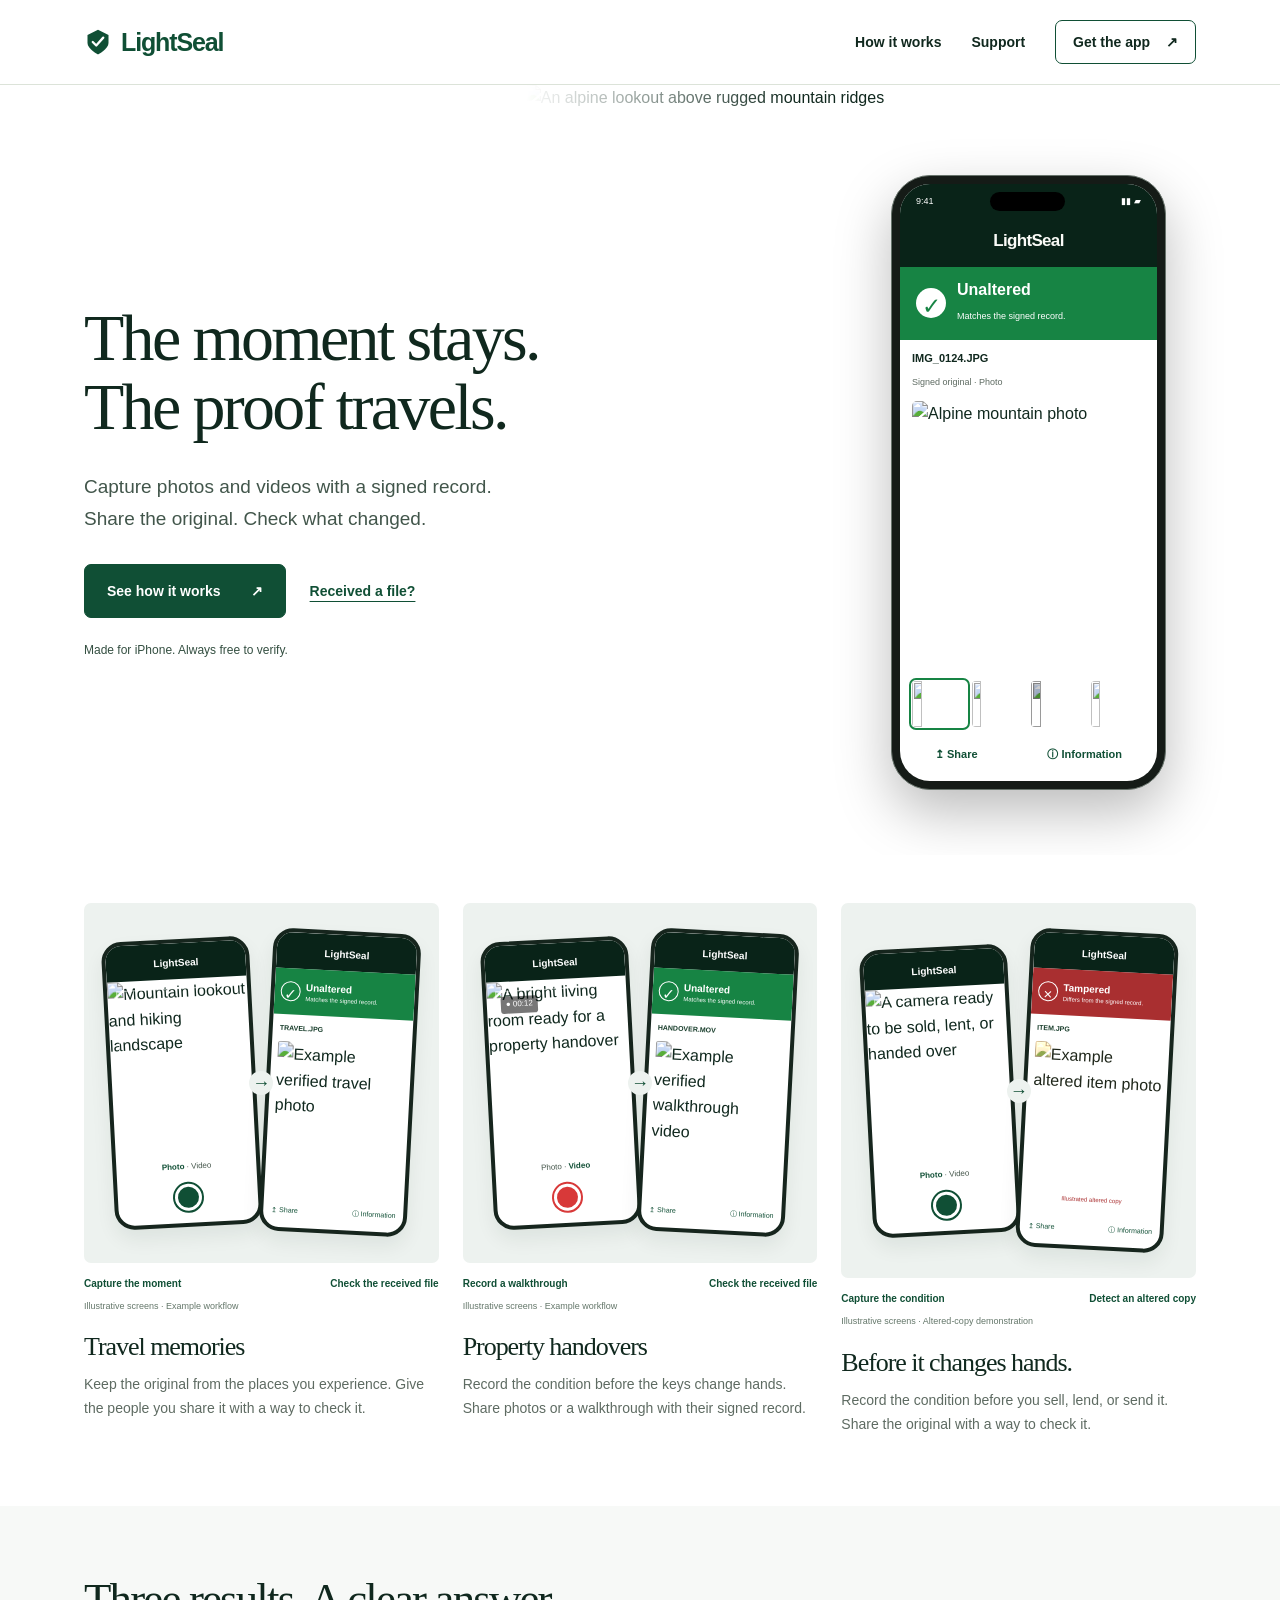
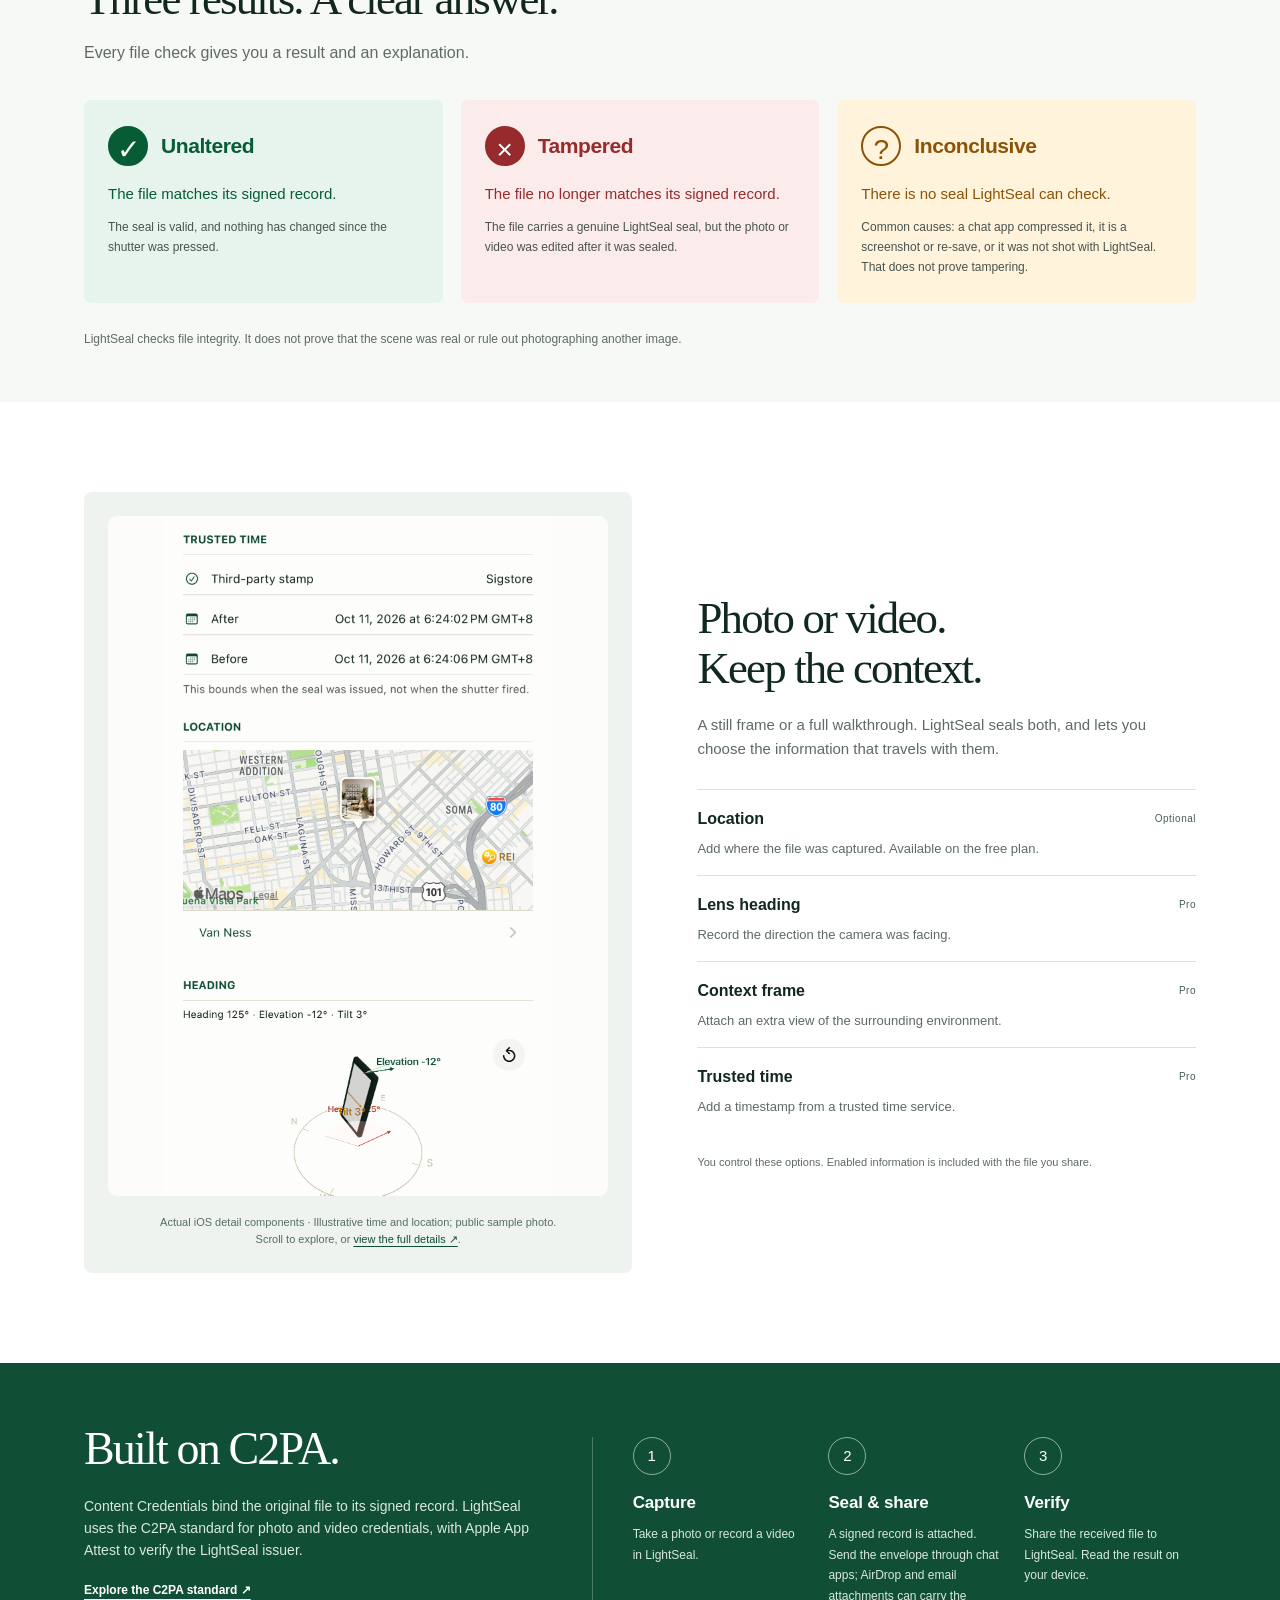
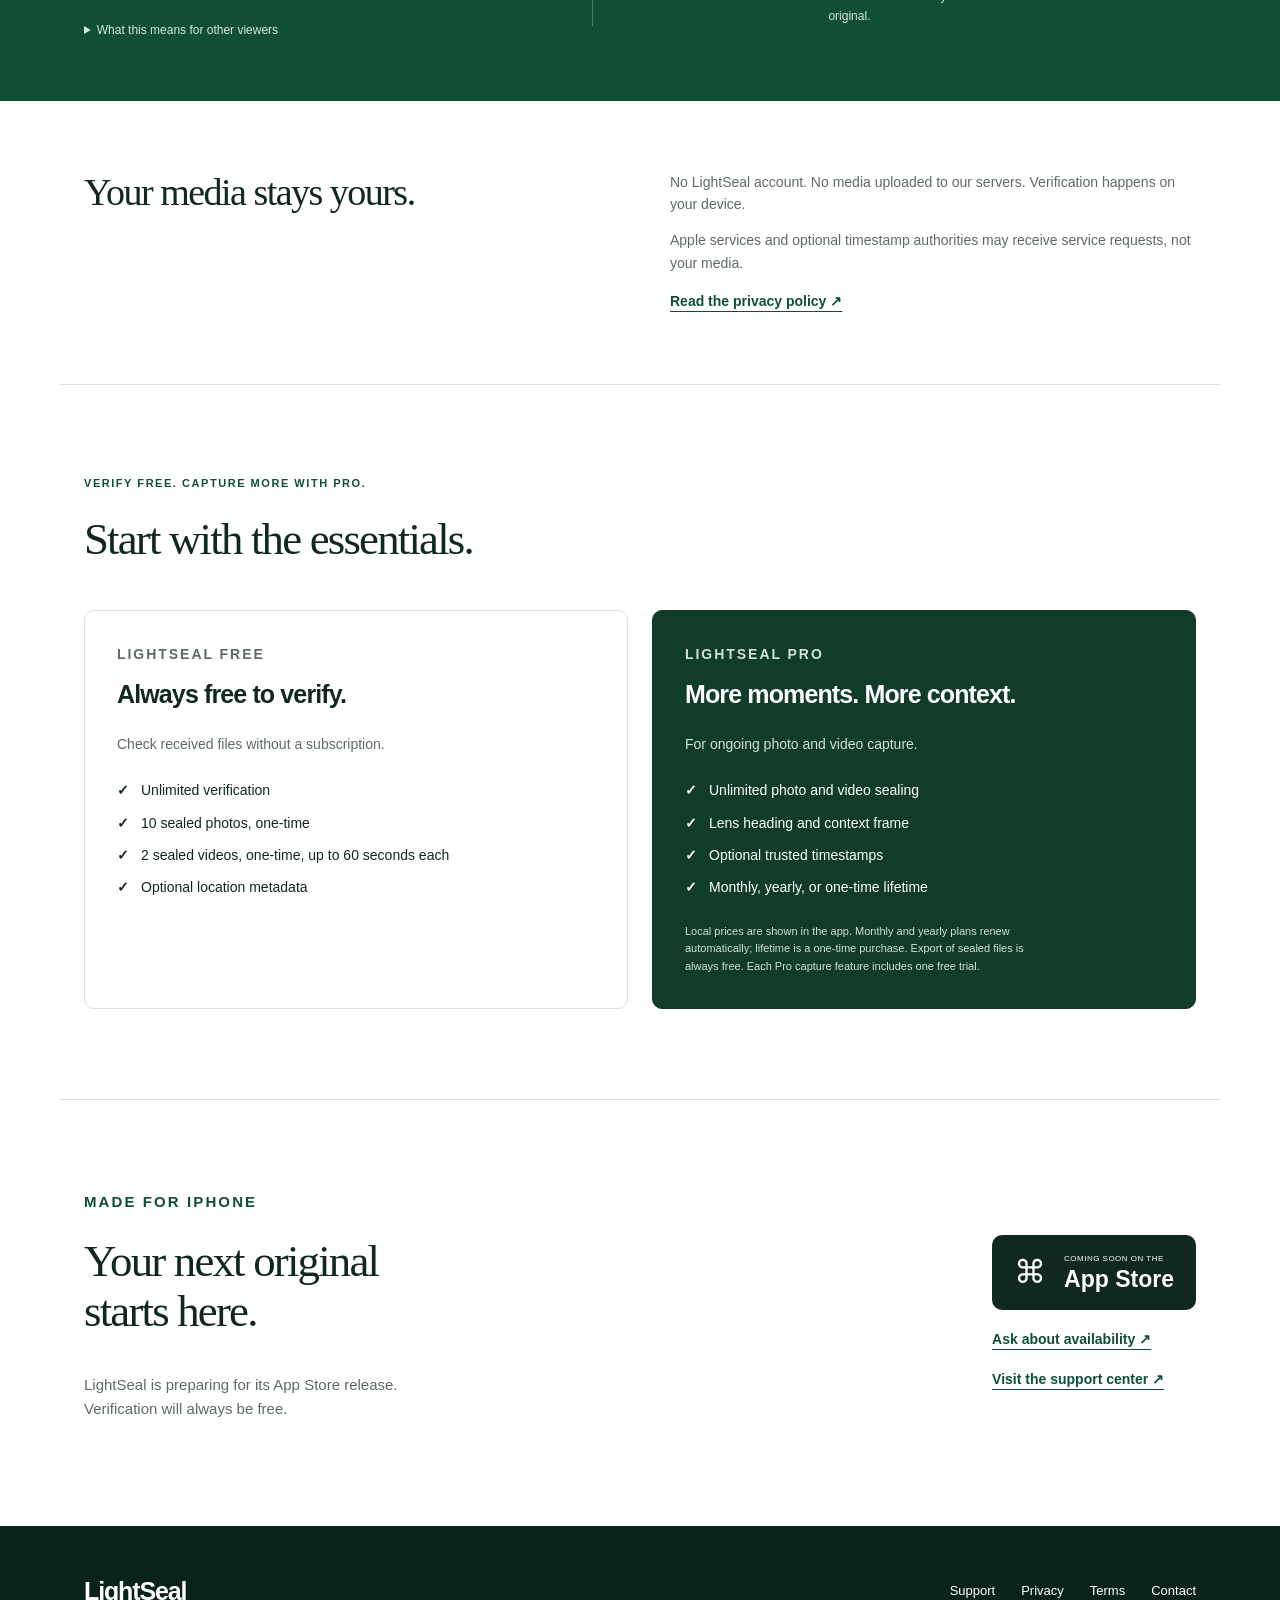
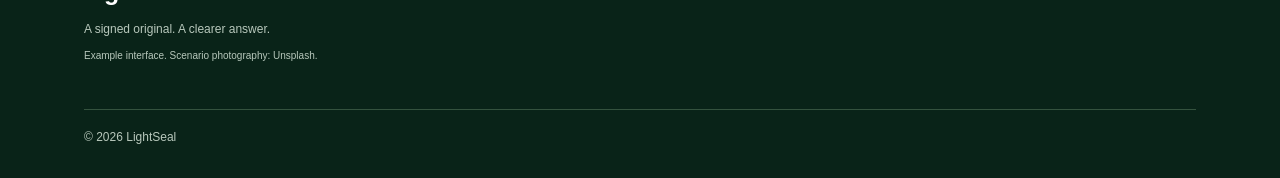
==== index.html @ fdf2fe53 "LightSeal landing, support, privacy, and terms Co-authored-by: Cursor <cursoragent@cursor.com>" ====
<!doctype html><html lang="en"><head><meta charset="utf-8"><meta name="viewport" content="width=device-width,initial-scale=1"><meta name="theme-color" content="#092318"><title>LightSeal — The moment stays. The proof travels.</title><link rel="canonical" href="https://sirouni.github.io/lightseal/"><meta name="description" content="Capture signed photos and videos. Share the original in an envelope and check whether it has changed. Verification is always free."><link rel="icon" href="favicon.svg" type="image/svg+xml"><link rel="stylesheet" href="marketing.css?v=2"><link rel="stylesheet" href="campaign.css?v=7"><script src="site.js?v=2" defer></script></head><body><a class="skip" href="#main">Skip to content</a><header class="site-nav"><div class="nav-inner"><a class="brand" href="./" aria-label="LightSeal home"><svg viewBox="0 0 32 32" aria-hidden="true"><path d="M16 2 28 8v9c0 7-12 13-12 13S4 24 4 17V8Z" fill="currentColor"/><path d="m10 16 4 4 8-9" fill="none" stroke="#fff" stroke-width="2.6" stroke-linecap="round" stroke-linejoin="round"/></svg>LightSeal</a><nav aria-label="Main navigation"><a href="index.html#how-it-works">How it works</a><a href="support.html">Support</a><a class="nav-cta" href="index.html#availability">Get the app <span aria-hidden="true">↗</span></a></nav></div></header><main id="main">
<section class="campaign-hero"><img class="hero-landscape" src="https://images.unsplash.com/photo-1542909641-685276eca7b2?auto=format&amp;fit=crop&amp;w=1800&amp;q=85" alt="An alpine lookout above rugged mountain ridges" fetchpriority="high"><div class="campaign-inner"><div class="campaign-copy"><h1>The moment stays.<br>The proof travels.</h1><p>Capture photos and videos with a signed record.<br>Share the original. Check what changed.</p><div class="hero-actions"><a class="button primary" href="#how-it-works">See how it works <span aria-hidden="true">↗</span></a><a class="text-link" href="support.html#verify">Received a file?</a></div><p class="hero-fine">Made for iPhone. Always free to verify.</p></div><div class="campaign-phone" role="img" aria-label="Example LightSeal screen showing an unaltered photo"><div class="phone-screen"><div class="phone-top"><span>9:41</span><span class="island"></span><span>▮▮ ▰</span></div><div class="phone-brand">LightSeal</div><div class="phone-verdict"><span class="check-circle">✓</span><div><strong>Unaltered</strong><small>Matches the signed record.</small></div></div><div class="phone-filename"><strong>IMG_0124.JPG</strong><span>Signed original · Photo</span></div><img class="phone-photo" src="https://images.unsplash.com/photo-1542909641-685276eca7b2?auto=format&amp;fit=crop&amp;w=1800&amp;q=85" alt="Alpine mountain photo"><div class="phone-thumbs"><img src="https://images.unsplash.com/photo-1542909641-685276eca7b2?auto=format&amp;fit=crop&amp;w=1800&amp;q=85" alt=""><img src="https://images.unsplash.com/photo-1600210492486-724fe5c67fb0?auto=format&amp;fit=crop&amp;w=900&amp;q=85" alt=""><img src="https://images.unsplash.com/photo-1516035069371-29a1b244cc32?auto=format&amp;fit=crop&amp;w=900&amp;q=85" alt=""><img src="https://images.unsplash.com/photo-1473116763249-2faaef81ccda?auto=format&amp;fit=crop&amp;w=1400&amp;q=85" alt=""></div><div class="phone-actions"><span>↥ Share</span><span>ⓘ Information</span></div></div></div></div></section>
<section class="scenarios section" aria-labelledby="scenarios-title"><h2 id="scenarios-title" class="sr-only">For the moments worth keeping</h2><article><div class="scene-demo"><div class="scene-device capture-device" aria-label="Example photo capture screen"><div class="mini-brand">LightSeal</div><div class="mini-viewfinder"><img src="https://images.unsplash.com/photo-1542909641-685276eca7b2?auto=format&amp;fit=crop&amp;w=1800&amp;q=85" alt="Mountain lookout and hiking landscape" loading="lazy"><span class="viewfinder-corners" aria-hidden="true"></span></div><div class="mini-capture-controls"><span><b>Photo</b> · Video</span><i class="mini-shutter " aria-hidden="true"></i></div></div><span class="scene-flow" aria-hidden="true">→</span><div class="scene-device verify-device" aria-label="Example verification screen: Unaltered"><div class="mini-brand">LightSeal</div><div class="mini-status "><span aria-hidden="true">✓</span><div><strong>Unaltered</strong><small>Matches the signed record.</small></div></div><div class="mini-file">TRAVEL.JPG</div><img class="mini-verified-photo " src="https://images.unsplash.com/photo-1542909641-685276eca7b2?auto=format&amp;fit=crop&amp;w=1800&amp;q=85" alt="Example verified travel photo" loading="lazy"><div class="mini-info">↥ Share <span>ⓘ Information</span></div></div></div><div class="scene-labels"><span>Capture the moment</span><span>Check the received file</span></div><p class="scene-disclaimer">Illustrative screens · Example workflow</p><h3>Travel memories</h3><p>Keep the original from the places you experience. Give the people you share it with a way to check it.</p></article><article><div class="scene-demo"><div class="scene-device capture-device" aria-label="Example video capture screen"><div class="mini-brand">LightSeal</div><div class="mini-viewfinder"><img src="https://images.unsplash.com/photo-1600210492486-724fe5c67fb0?auto=format&amp;fit=crop&amp;w=900&amp;q=85" alt="A bright living room ready for a property handover" loading="lazy"><span class="viewfinder-corners" aria-hidden="true"></span><span class="record-time">● 00:12</span></div><div class="mini-capture-controls"><span>Photo · <b>Video</b></span><i class="mini-shutter video-shutter" aria-hidden="true"></i></div></div><span class="scene-flow" aria-hidden="true">→</span><div class="scene-device verify-device" aria-label="Example verification screen: Unaltered"><div class="mini-brand">LightSeal</div><div class="mini-status "><span aria-hidden="true">✓</span><div><strong>Unaltered</strong><small>Matches the signed record.</small></div></div><div class="mini-file">HANDOVER.MOV</div><img class="mini-verified-photo " src="https://images.unsplash.com/photo-1600210492486-724fe5c67fb0?auto=format&amp;fit=crop&amp;w=900&amp;q=85" alt="Example verified walkthrough video" loading="lazy"><div class="mini-info">↥ Share <span>ⓘ Information</span></div></div></div><div class="scene-labels"><span>Record a walkthrough</span><span>Check the received file</span></div><p class="scene-disclaimer">Illustrative screens · Example workflow</p><h3>Property handovers</h3><p>Record the condition before the keys change hands. Share photos or a walkthrough with their signed record.</p></article><article><div class="scene-demo"><div class="scene-device capture-device" aria-label="Example photo capture screen"><div class="mini-brand">LightSeal</div><div class="mini-viewfinder"><img src="https://images.unsplash.com/photo-1516035069371-29a1b244cc32?auto=format&amp;fit=crop&amp;w=900&amp;q=85" alt="A camera ready to be sold, lent, or handed over" loading="lazy"><span class="viewfinder-corners" aria-hidden="true"></span></div><div class="mini-capture-controls"><span><b>Photo</b> · Video</span><i class="mini-shutter " aria-hidden="true"></i></div></div><span class="scene-flow" aria-hidden="true">→</span><div class="scene-device verify-device" aria-label="Example verification screen: Tampered"><div class="mini-brand">LightSeal</div><div class="mini-status mini-tampered"><span aria-hidden="true">×</span><div><strong>Tampered</strong><small>Differs from the signed record.</small></div></div><div class="mini-file">ITEM.JPG</div><img class="mini-verified-photo edited-example" src="https://images.unsplash.com/photo-1516035069371-29a1b244cc32?auto=format&amp;fit=crop&amp;w=900&amp;q=85" alt="Example altered item photo" loading="lazy"><span class="edit-caption">Illustrated altered copy</span><div class="mini-info">↥ Share <span>ⓘ Information</span></div></div></div><div class="scene-labels"><span>Capture the condition</span><span>Detect an altered copy</span></div><p class="scene-disclaimer">Illustrative screens · Altered-copy demonstration</p><h3>Before it changes hands.</h3><p>Record the condition before you sell, lend, or send it. Share the original with a way to check it.</p></article></section>
<section class="all-results" id="results"><div class="section"><h2>Three results. A clear answer.</h2><p>Every file check gives you a result and an explanation.</p><div class="verdict-grid"><article class="verdict-card good"><div class="verdict-heading"><span class="verdict-symbol" aria-hidden="true">✓</span><h3>Unaltered</h3></div><p>The file matches its signed record.</p><small>The seal is valid, and nothing has changed since the shutter was pressed.</small></article><article class="verdict-card bad"><div class="verdict-heading"><span class="verdict-symbol" aria-hidden="true">×</span><h3>Tampered</h3></div><p>The file no longer matches its signed record.</p><small>The file carries a genuine LightSeal seal, but the photo or video was edited after it was sealed.</small></article><article class="verdict-card unsure"><div class="verdict-heading"><span class="verdict-symbol" aria-hidden="true">?</span><h3>Inconclusive</h3></div><p>There is no seal LightSeal can check.</p><small>Common causes: a chat app compressed it, it is a screenshot or re-save, or it was not shot with LightSeal. That does not prove tampering.</small></article></div><p class="boundary-note">LightSeal checks file integrity. It does not prove that the scene was real or rule out photographing another image.</p></div></section>
<section class="media-context section" id="features"><figure class="context-app-example"><div class="native-details-scroll" tabindex="0" role="region" aria-label="Scroll through LightSeal capture details"><img src="assets/context-frame-app.png?v=7" alt="LightSeal native capture details: trusted time bounds, location map with photo pin, three-dimensional camera heading, EXIF read from the sample file, and context frame" loading="lazy" width="1170" height="3759"></div><figcaption>Actual iOS detail components · Illustrative time and location; public sample photo.<br>Scroll to explore, or <a href="assets/context-frame-app.png?v=7" target="_blank" rel="noopener">view the full details ↗</a>.</figcaption></figure><div><h2>Photo or video.<br>Keep the context.</h2><p>A still frame or a full walkthrough. LightSeal seals both, and lets you choose the information that travels with them.</p><dl class="context-list"><div><dt>Location <span>Optional</span></dt><dd>Add where the file was captured. Available on the free plan.</dd></div><div><dt>Lens heading <span>Pro</span></dt><dd>Record the direction the camera was facing.</dd></div><div><dt>Context frame <span>Pro</span></dt><dd>Attach an extra view of the surrounding environment.</dd></div><div><dt>Trusted time <span>Pro</span></dt><dd>Add a timestamp from a trusted time service.</dd></div></dl><p class="metadata-note">You control these options. Enabled information is included with the file you share.</p></div></section>
<section class="c2pa-section" id="how-it-works"><div class="section c2pa-layout"><div><h2>Built on C2PA.</h2><p>Content Credentials bind the original file to its signed record. LightSeal uses the C2PA standard for photo and video credentials, with Apple App Attest to verify the LightSeal issuer.</p><a href="https://c2pa.org/specifications/specifications/2.2/explainer/Explainer.html" class="text-link">Explore the C2PA standard ↗</a><details class="c2pa-detail"><summary>What this means for other viewers</summary><p>LightSeal currently uses a self-signed C2PA certificate. Other C2PA viewers may show the issuer as untrusted. “Built on C2PA” describes the technology used; it is not a claim of C2PA certification.</p></details></div><ol class="c2pa-steps"><li><span>1</span><div><h3>Capture</h3><p>Take a photo or record a video in LightSeal.</p></div></li><li><span>2</span><div><h3>Seal &amp; share</h3><p>A signed record is attached. Send the envelope through chat apps; AirDrop and email attachments can carry the original.</p></div></li><li><span>3</span><div><h3>Verify</h3><p>Share the received file to LightSeal. Read the result on your device.</p></div></li></ol></div></section>
<section class="privacy-statement section"><h2>Your media stays yours.</h2><div><p>No LightSeal account. No media uploaded to our servers. Verification happens on your device.</p><p>Apple services and optional timestamp authorities may receive service requests, not your media.</p><a class="text-link" href="privacy.html">Read the privacy policy ↗</a></div></section>
<section class="plans-section section" id="plans"><div class="section-heading"><p class="eyebrow">VERIFY FREE. CAPTURE MORE WITH PRO.</p><h2>Start with the essentials.</h2></div><div class="plans-grid"><article><p class="plan-kicker">LIGHTSEAL FREE</p><h3>Always free to verify.</h3><p>Check received files without a subscription.</p><ul><li>Unlimited verification</li><li>10 sealed photos, one-time</li><li>2 sealed videos, one-time, up to 60 seconds each</li><li>Optional location metadata</li></ul></article><article class="pro-plan"><p class="plan-kicker">LIGHTSEAL PRO</p><h3>More moments. More context.</h3><p>For ongoing photo and video capture.</p><ul><li>Unlimited photo and video sealing</li><li>Lens heading and context frame</li><li>Optional trusted timestamps</li><li>Monthly, yearly, or one-time lifetime</li></ul><p class="plan-fine">Local prices are shown in the app. Monthly and yearly plans renew automatically; lifetime is a one-time purchase. Export of sealed files is always free. Each Pro capture feature includes one free trial.</p></article></div></section>
<section class="download-section section" id="availability"><div><p class="eyebrow">MADE FOR IPHONE</p><h2>Your next original<br>starts here.</h2><p>LightSeal is preparing for its App Store release.<br>Verification will always be free.</p></div><div class="download-actions"><span class="store-pending"><span aria-hidden="true">⌘</span><span><small>COMING SOON ON THE</small><strong>App Store</strong></span></span><a class="text-link" href="mailto:sirouni@gmail.com?subject=LightSeal%20release">Ask about availability ↗</a><a class="text-link" href="support.html">Visit the support center ↗</a></div></section>
</main><footer class="site-footer"><div class="footer-inner"><div><a class="brand" href="./">LightSeal</a><p>A signed original. A clearer answer.</p><p class="photo-credit">Example interface. Scenario photography: <a href="https://unsplash.com/">Unsplash</a>.</p></div><nav aria-label="Footer"><a href="support.html">Support</a><a href="privacy.html">Privacy</a><a href="terms.html">Terms</a><a href="mailto:sirouni@gmail.com">Contact</a></nav><p class="copyright">© 2026 LightSeal</p></div></footer></body></html>
---- marketing.css ----
:root{--paper:#fafbf7;--ink:#10281e;--muted:#5e6b62;--green:#104f35;--line:#dce3d9;--pale:#edf2e8;--success:#178444;--amber:#88560c;--red:#a92f30;--max:1160px}
*{box-sizing:border-box}html{scroll-behavior:smooth;scroll-padding-top:92px}body{margin:0;background:var(--paper);color:var(--ink);font-family:"Avenir Next",Avenir,-apple-system,BlinkMacSystemFont,"Segoe UI",sans-serif;font-size:16px;line-height:1.6;-webkit-font-smoothing:antialiased}a{color:inherit;text-decoration:none}button,input{font:inherit}button{cursor:pointer}img,svg{max-width:100%}h1,h2,h3,p{margin-top:0}h1,h2,h3{line-height:1.12;letter-spacing:-.035em}h1{font-size:clamp(42px,5.2vw,68px);font-weight:600}h2{font-size:clamp(32px,3.5vw,46px);font-weight:600}h3{font-size:22px;font-weight:600}p{color:var(--muted)}a:focus-visible,button:focus-visible,input:focus-visible,summary:focus-visible{outline:3px solid #b98427;outline-offset:5px}button:disabled{cursor:default}.skip{position:absolute;top:-100px;background:var(--green);color:white;padding:12px;z-index:20}.skip:focus{top:4px}.sr-only{position:absolute;width:1px;height:1px;padding:0;overflow:hidden;clip:rect(0,0,0,0);white-space:nowrap}
.site-nav{border-bottom:1px solid var(--line);background:rgba(250,251,247,.96);position:sticky;top:0;z-index:10}.nav-inner{max-width:var(--max);margin:auto;min-height:84px;display:flex;align-items:center;justify-content:space-between;padding:0 24px;gap:24px}.brand{display:inline-flex;align-items:center;gap:9px;font-weight:650;font-size:25px;letter-spacing:-.045em;color:var(--green)}.brand svg{width:28px;height:32px}.nav-inner nav{display:flex;gap:30px;align-items:center;font-size:14px;font-weight:600}.nav-inner nav>a:hover,.text-link:hover{color:#268254}.nav-cta{border:1px solid var(--green);padding:10px 17px;border-radius:7px}.nav-cta span{margin-left:12px}.section{max-width:var(--max);margin:0 auto;padding:90px 24px}.eyebrow{font-size:11px;letter-spacing:.14em;font-weight:700;color:var(--green);margin-bottom:22px;display:flex;align-items:center;gap:8px}.small-dot{width:6px;height:6px;border-radius:50%;background:var(--green)}.button{display:inline-flex;align-items:center;justify-content:center;gap:30px;border-radius:7px;padding:15px 22px;font-size:14px;font-weight:600;min-height:50px;transition:background .15s,transform .15s}.button:hover{transform:translateY(-2px)}.primary{background:var(--green);color:white;border:1px solid var(--green)}.primary:hover{background:#19724a}.secondary{border:1px solid var(--line);background:white;color:var(--green)}.text-link{display:inline-block;font-size:14px;font-weight:600;text-decoration:underline;text-underline-offset:5px;color:var(--green);background:none;border:0;padding:0}.hero-section{max-width:var(--max);margin:auto;display:grid;grid-template-columns:1.16fr 1fr;align-items:center;gap:24px;padding:65px 24px 80px;min-height:740px}.hero-copy{padding-bottom:34px}.hero-copy h1{margin-bottom:24px}.hero-copy h1>span{color:var(--green)}.hero-description{max-width:485px;font-size:18px;line-height:1.7;margin-bottom:30px}.hero-actions{display:flex;align-items:center;gap:24px;flex-wrap:wrap}.hero-facts{margin-top:28px;display:flex;flex-direction:column;gap:6px;font-size:12px;color:var(--muted)}.hero-facts b{color:var(--green);margin-right:7px}.hero-visual{position:relative;padding:5px 24px 20px;display:flex;justify-content:center;align-items:center;min-width:0}.orbit{position:absolute;border:1px solid #dbe3d5;border-radius:50%;pointer-events:none}.orbit-one{width:430px;height:430px}.orbit-two{width:490px;height:490px;border-style:dashed;opacity:.6}.phone{position:relative;width:280px;padding:8px;background:#152019;border:1px solid #708276;border-radius:38px;box-shadow:0 26px 65px #10281e1a,0 7px 10px #10281e12;transform:rotate(3deg);flex-shrink:0}.phone-screen{overflow:hidden;background:white;border-radius:30px}.phone-top{display:flex;align-items:center;justify-content:space-between;background:#092318;color:white;height:34px;font-size:9px;padding:0 16px}.island{width:75px;height:19px;background:#000;border-radius:12px}.phone-brand{background:#092318;color:#fafbf7;text-align:center;font-size:17px;font-weight:600;letter-spacing:-.04em;padding:9px 0 13px}.phone-verdict{display:flex;align-items:center;gap:11px;padding:13px 16px;background:var(--success);color:white}.check-circle{display:grid;place-items:center;background:white;color:var(--success);border-radius:50%;width:30px;height:30px;font-size:23px;flex-shrink:0}.phone-verdict strong{display:block;font-size:16px;line-height:1.3}.phone-verdict small{font-size:9px}.phone-filename{padding:10px 12px 8px;line-height:1.6}.phone-filename strong{display:block;font-size:11px}.phone-filename span{font-size:9px;color:var(--muted)}.phone-photo{display:block;width:calc(100% - 24px);height:271px;object-fit:cover;margin:0 12px;border-radius:5px}.phone-thumbs{display:flex;gap:5px;padding:10px 12px}.phone-thumbs img{width:calc((100% - 15px)/4);height:46px;object-fit:cover;border-radius:4px}.phone-thumbs img:first-child{outline:2px solid var(--success);outline-offset:1px}.phone-thumbs img:nth-child(2){object-position:right}.phone-thumbs img:nth-child(3){filter:brightness(.8)}.phone-thumbs img:nth-child(4){object-position:left}.phone-actions{display:flex;justify-content:space-around;padding:9px 0 18px;font-size:11px;color:var(--green);font-weight:600}.floating-note{position:absolute;bottom:64px;left:0;display:flex;align-items:center;gap:12px;border:1px solid #dce3d9;border-radius:10px;background:white;padding:14px 18px;box-shadow:0 12px 35px #10281e0d;font-size:12px;transform:rotate(-3deg)}.floating-note strong,.floating-note small{display:block}.floating-note small{font-size:10px;color:var(--muted)}.note-icon{display:grid;place-items:center;width:28px;height:28px;border-radius:50%;background:var(--pale);color:var(--green);font-weight:bold}.visual-caption{position:absolute;bottom:-18px;font-size:10px;letter-spacing:.04em;color:var(--muted)}.workflow{border-top:1px solid var(--line)}.section-heading{max-width:575px;margin-bottom:46px}.section-heading>p:last-child{max-width:440px}.steps-grid{display:grid;grid-template-columns:repeat(3,1fr);gap:44px}.steps-grid article{border-top:1px solid #cbd6c7;padding-top:18px;position:relative}.step-number{color:var(--muted);font-size:11px;letter-spacing:.05em}.step-symbol{font-size:36px;height:72px;color:var(--green);line-height:72px}.steps-grid h3{font-size:20px}.steps-grid p{font-size:14px;max-width:300px}.results-section{display:grid;grid-template-columns:1fr 1.05fr;gap:70px;border-top:1px solid var(--line)}.results-copy>p:not(.eyebrow){max-width:395px;font-size:15px}.result-options{display:flex;flex-direction:column;align-items:flex-start;gap:10px;margin-top:30px}.result-options button{border:0;background:transparent;color:var(--muted);padding:9px 16px 9px 0;font-size:15px;display:flex;align-items:center;gap:12px}.result-options button>span{display:grid;place-items:center;font-size:14px;width:25px;height:25px;border:1px solid var(--line);border-radius:50%;font-weight:700}.result-options button[aria-pressed=true]{color:var(--green);font-weight:600}.result-options button[aria-pressed=true]>span{background:var(--green);color:white;border-color:var(--green)}.result-demo{align-self:center;background:white;border:1px solid var(--line);border-radius:15px;overflow:hidden;box-shadow:0 14px 32px #10281e06}.result-demo-top{display:flex;align-items:center;justify-content:space-between;gap:8px;padding:20px 22px;font-size:9px;letter-spacing:.12em;color:var(--muted)}.demo-tag{font-size:9px;letter-spacing:0;background:var(--pale);padding:3px 7px;border-radius:4px}.result-band{padding:28px 24px;display:flex;align-items:center;gap:16px;color:white;min-height:130px}.result-band.unmodified{background:var(--success)}.result-band.tampered{background:var(--red)}.result-band.unknown{background:var(--amber)}.result-band>span{display:grid;place-items:center;width:40px;height:40px;border:2px solid #ffffffb8;border-radius:50%;font-size:28px;flex-shrink:0}.result-band h3{margin-bottom:5px;letter-spacing:-.02em;font-size:26px}.result-band p{color:white;margin:0;font-size:13px}.result-demo>p{padding:24px 24px 10px;font-size:14px;min-height:107px}.result-boundary{margin:0 24px 24px;padding-top:16px;border-top:1px solid var(--line);font-size:12px}.result-boundary p{margin:5px 0 0;font-size:12px}.privacy-section{display:grid;grid-template-columns:60px 1.2fr .75fr;gap:30px;border-top:1px solid var(--line)}.privacy-mark{font-size:50px;line-height:1;color:var(--green)}.privacy-section h2{font-size:36px}.privacy-section p{font-size:14px;max-width:490px}.privacy-section aside{padding:26px;background:var(--pale);border-radius:9px;align-self:center}.privacy-section aside h3{font-size:19px}.privacy-section aside p{font-size:12px}.plans-section{border-top:1px solid var(--line)}.plans-grid{display:grid;grid-template-columns:1fr 1fr;gap:24px}.plans-grid article{padding:32px;border:1px solid var(--line);border-radius:10px;background:white}.plans-grid .pro-plan{background:#103c29;color:white;border-color:#103c29}.plans-grid .pro-plan p{color:#d4e1d6}.plan-kicker{font-size:11px;letter-spacing:.14em;font-weight:700}.plans-grid h3{font-size:25px}.plans-grid p{font-size:14px}.plans-grid ul{list-style:none;padding:0;margin:24px 0;font-size:14px}.plans-grid li{margin:10px 0;display:flex;gap:12px}.plans-grid li:before{content:"✓";font-weight:700}.plans-grid .plan-fine{font-size:11px;max-width:375px;margin:0}.download-section{border-top:1px solid var(--line);display:flex;justify-content:space-between;gap:40px;align-items:center}.download-section p{font-size:15px}.download-actions{display:flex;flex-direction:column;gap:18px;align-items:flex-start}.store-pending{display:flex;gap:18px;align-items:center;background:var(--ink);color:white;padding:12px 22px;border-radius:10px}.store-pending>span:first-child{font-size:32px}.store-pending small,.store-pending strong{display:block}.store-pending small{font-size:8px;letter-spacing:.06em}.store-pending strong{font-size:23px;line-height:1.15}.site-footer{background:#092318;color:white}.footer-inner{max-width:var(--max);margin:auto;padding:45px 24px 22px;display:grid;grid-template-columns:1fr 1fr;gap:22px}.site-footer .brand{color:white}.site-footer p{color:#b8c8bc;font-size:12px;margin:9px 0}.site-footer nav{display:flex;flex-wrap:wrap;gap:26px;justify-content:flex-end;align-items:flex-start;font-size:13px;padding-top:10px}.site-footer a:hover{text-decoration:underline}.copyright{grid-column:1/-1;border-top:1px solid #34523e;padding-top:18px!important;margin-top:14px!important}
.support-hero{padding-top:72px;padding-bottom:55px}.support-hero h1{font-size:clamp(40px,5vw,60px)}.support-hero h1 span{color:var(--green)}.support-hero>p:not(.eyebrow){max-width:580px;font-size:17px}.search-box{max-width:650px;border:1px solid #ccd8ca;border-radius:8px;background:white;display:flex;align-items:center;gap:15px;padding:17px 20px;margin-top:32px}.search-box svg{width:20px;flex-shrink:0;color:var(--green)}.search-box input{width:100%;min-width:0;border:0;outline:none;background:transparent;color:var(--ink);font-size:15px}.search-box:focus-within{outline:2px solid var(--green);outline-offset:2px}.search-box input:focus-visible{outline:none}.verify-guide{border-top:1px solid var(--line);display:grid;grid-template-columns:1fr 1fr;gap:65px;padding-top:62px;padding-bottom:62px}.verify-guide h2{font-size:34px}.verify-guide p{font-size:14px}.verify-guide ol{list-style:none;padding:0;margin:0;display:flex;flex-direction:column;gap:22px}.verify-guide li{display:flex;gap:16px}.verify-guide li>span{flex-shrink:0;display:grid;place-items:center;width:28px;height:28px;font-size:12px;border:1px solid var(--line);border-radius:50%;color:var(--green)}.verify-guide h3{font-size:18px;margin-bottom:8px}.verify-guide li p{margin:0}.faq-section{border-top:1px solid var(--line);padding-top:62px}.faq-heading{display:flex;align-items:flex-end;justify-content:space-between;gap:20px}.faq-heading h2{margin-bottom:26px}.faq-heading>p{font-size:12px;padding-bottom:13px}.faq-filters{display:flex;flex-wrap:wrap;gap:8px;margin-bottom:32px}.faq-filters button{border:1px solid var(--line);background:white;color:var(--green);padding:8px 15px;border-radius:30px;font-size:12px}.faq-filters button[aria-pressed=true]{background:var(--green);border-color:var(--green);color:white}.faq-item{border-top:1px solid var(--line);padding:0 2px}.faq-item:last-child{border-bottom:1px solid var(--line)}.faq-item summary{cursor:pointer;display:flex;justify-content:space-between;gap:20px;list-style:none;padding:22px 0;font-size:16px;font-weight:600;line-height:1.4}.faq-item summary::-webkit-details-marker{display:none}.faq-item summary span{font-size:23px;line-height:1;color:var(--green);font-weight:400}.faq-item[open] summary span{transform:rotate(45deg)}.faq-item p{max-width:850px;font-size:14px;line-height:1.8;padding:0 30px 18px 0;margin:0}.no-results{padding:30px 0}.contact-section{display:grid;grid-template-columns:1.3fr 1fr;gap:60px;border-top:1px solid var(--line)}.contact-section h2{font-size:38px}.contact-section p{font-size:14px;max-width:520px}.contact-section .contact-note{font-size:12px}.contact-actions{display:flex;flex-direction:column;align-items:flex-start;gap:16px;justify-content:center}.contact-actions .button{min-width:230px}.contact-actions .text-link{font-size:12px;margin-top:4px}
.doc{max-width:800px;margin:0 auto;padding:65px 24px 90px}.doc h1{font-size:45px}.doc h2{font-size:26px;margin-top:35px}.doc a{text-decoration:underline;color:var(--green)}.doc p,.doc li{font-size:15px}.doc .lang-secondary{border-top:1px solid var(--line);margin-top:70px;padding-top:40px}
[hidden]{display:none!important}
@media(min-width:1350px){.hero-visual{padding-left:65px}.floating-note{left:28px}.hero-copy h1{font-size:68px}}
@media(max-width:850px){.hero-section{grid-template-columns:1fr 1fr;padding-top:55px;min-height:650px}.hero-copy h1{font-size:44px}.hero-description{font-size:16px}.phone{width:240px}.phone-photo{height:232px}.floating-note{left:-10px;bottom:48px;padding:10px 14px}.orbit-one{width:310px;height:310px}.orbit-two{width:365px;height:365px}.hero-actions{gap:15px}.hero-actions .text-link{font-size:12px}.section{padding:65px 24px}.steps-grid{gap:22px}.results-section{gap:35px}.privacy-section{grid-template-columns:1fr 1fr;gap:25px}.privacy-mark{display:none}.privacy-section h2{font-size:30px}.contact-section{gap:35px}.nav-inner nav{gap:20px}}
@media(max-width:600px){.nav-inner{min-height:72px;padding:0 20px;gap:10px}.brand{font-size:22px}.brand svg{width:24px}.nav-inner nav{gap:16px;font-size:12px}.nav-inner nav>a:first-child{display:none}.nav-cta{padding:8px 11px}.nav-cta span{margin-left:3px}.hero-section{display:flex;flex-direction:column;padding:44px 20px 58px;gap:32px;align-items:stretch}.hero-copy{padding:0}.hero-copy h1{font-size:clamp(32px,8.6vw,43px);letter-spacing:-.045em}.hero-description{font-size:16px;max-width:450px}.hero-actions{gap:20px}.hero-actions .text-link{font-size:13px}.hero-facts{font-size:11px}.hero-visual{max-width:440px;width:100%;margin:auto;padding:15px 20px 20px}.phone{width:262px}.phone-photo{height:254px}.floating-note{left:0;bottom:55px}.orbit-one{width:300px;height:300px}.orbit-two{width:340px;height:340px}.visual-caption{bottom:-13px}.section{padding:56px 20px}.section-heading{margin-bottom:32px}.steps-grid{grid-template-columns:1fr;gap:20px}.steps-grid article{display:grid;grid-template-columns:48px 1fr;column-gap:14px;padding-top:20px}.step-number{grid-column:1;grid-row:1;align-self:start;padding-top:8px}.step-symbol{display:none}.steps-grid h3{grid-column:2;margin-bottom:8px}.steps-grid p{grid-column:2;max-width:none}.results-section{grid-template-columns:1fr;gap:24px}.result-options{flex-direction:row;flex-wrap:wrap;gap:10px;margin-top:20px}.result-options button{font-size:12px;padding-right:0;gap:6px}.result-demo-top{padding:18px}.result-band{padding:24px 20px}.result-demo>p{padding:20px 20px 8px;min-height:90px}.result-boundary{margin:0 20px 20px}.privacy-section{grid-template-columns:1fr;gap:24px}.privacy-section h2{font-size:32px}.privacy-section aside{padding:22px}.plans-grid{grid-template-columns:1fr;gap:16px}.plans-grid article{padding:26px}.download-section{align-items:flex-start;flex-direction:column;gap:20px}.footer-inner{grid-template-columns:1fr;padding:34px 20px 20px}.site-footer nav{justify-content:flex-start;gap:24px}.copyright{grid-column:1}.support-hero h1{font-size:43px}.support-hero>p:not(.eyebrow){font-size:15px}.search-box{padding:15px;gap:10px}.search-box input{font-size:13px}.verify-guide{grid-template-columns:1fr;gap:25px}.verify-guide h2{font-size:30px}.faq-heading{align-items:center}.faq-heading h2{font-size:32px}.faq-filters{gap:6px}.faq-filters button{font-size:11px;padding:7px 11px}.faq-item summary{font-size:15px;padding:20px 0}.contact-section{grid-template-columns:1fr;gap:20px}.contact-section h2{font-size:32px}.contact-actions{align-items:stretch}.contact-actions .button{min-width:0}.doc{padding:45px 20px}.doc h1{font-size:36px}}
@media(prefers-reduced-motion:reduce){html{scroll-behavior:auto}*,*:before,*:after{transition:none!important;animation:none!important}}
---- campaign.css ----
body{background:#fff}h1,h2,.scenarios h3{font-family:Georgia,"Times New Roman",serif;font-weight:400;letter-spacing:-.04em}.site-nav{background:#fff}.campaign-hero{position:relative;overflow:hidden;min-height:690px;background:white}.hero-landscape{position:absolute;right:0;top:0;height:100%;width:59%;object-fit:cover;object-position:center;mask-image:linear-gradient(to right,transparent,#000 35%);-webkit-mask-image:linear-gradient(to right,transparent,#000 35%)}.campaign-inner{max-width:1160px;margin:auto;position:relative;padding:90px 24px 65px;display:flex;justify-content:space-between;align-items:center;gap:24px}.campaign-copy{max-width:625px;position:relative;z-index:1}.campaign-copy h1{font-size:clamp(46px,5.15vw,72px);line-height:1.04;margin-bottom:30px;color:#10281e}.campaign-copy>p{font-size:19px;line-height:1.65;margin-bottom:30px;max-width:490px;color:#42564b}.campaign-copy .hero-fine{font-size:12px;margin:23px 0 0;color:#344f41}.campaign-phone{width:275px;border-radius:39px;background:#151b17;border:1px solid #67736b;box-shadow:0 22px 55px #0004;padding:8px;margin-right:30px;flex-shrink:0}.campaign-phone .phone-photo{height:270px}.campaign-phone .phone-brand{font-family:inherit}.scenarios{display:grid;grid-template-columns:repeat(3,1fr);gap:24px;padding-top:48px;padding-bottom:70px}.scenarios img{display:block;width:100%;height:235px;object-fit:cover;border-radius:5px}.scenarios h3{font-size:26px;margin:22px 0 12px}.scenarios p{font-size:14px;line-height:1.7;margin-bottom:0}.all-results{background:#f7f9f7}.all-results>.section{padding-top:68px;padding-bottom:52px}.all-results h2{margin-bottom:15px}.verdict-grid{display:grid;grid-template-columns:repeat(3,1fr);gap:18px;margin-top:35px}.verdict-card{padding:26px 24px;border-radius:7px}.good{background:#e6f4ed;color:#075c35}.bad{background:#fbeceb;color:#972a2c}.unsure{background:#fff3dc;color:#8b5308}.verdict-heading{display:flex;align-items:center;gap:13px;margin-bottom:16px}.verdict-heading h3{font-size:21px;letter-spacing:-.02em;margin:0}.verdict-symbol{display:grid;place-items:center;border-radius:50%;width:40px;height:40px;font-size:28px;border:2px solid currentColor;flex-shrink:0}.good .verdict-symbol,.bad .verdict-symbol{background:currentColor}.good .verdict-symbol{background:#075c35;color:white;border-color:#075c35}.bad .verdict-symbol{background:#972a2c;color:white;border-color:#972a2c}.verdict-card p{font-size:15px;color:inherit;margin:0 0 12px}.verdict-card small{font-size:12px;color:#49534e;line-height:1.65;display:block}.all-results .boundary-note{font-size:12px;margin:26px 0 0;max-width:850px;line-height:1.7}.media-context{display:grid;grid-template-columns:1.1fr 1fr;gap:65px;align-items:center;padding-top:90px;padding-bottom:90px}.media-context h2{margin-bottom:20px}.media-context>div>p{font-size:15px}.video-example{margin:0}.video-poster{position:relative}.video-poster>img{display:block;width:100%;height:465px;object-fit:cover;border-radius:7px}.video-label{position:absolute;left:20px;bottom:20px;background:#082419e8;color:#fff;padding:11px 17px;border-radius:6px;font-size:13px;display:flex;align-items:center;gap:10px}.video-label svg{height:20px;width:20px;fill:none;stroke:currentColor;stroke-width:1.5}.video-example figcaption{color:#617169;font-size:11px;margin-top:14px;line-height:1.6}.context-list{margin:28px 0 20px}.context-list>div{border-top:1px solid #dce3d9;padding:16px 0}.context-list dt{font-size:16px;font-weight:600;display:flex;justify-content:space-between;gap:20px;align-items:center}.context-list dt span{font-size:10px;color:#466151;font-weight:500;letter-spacing:.05em}.context-list dd{margin:6px 0 0;font-size:13px;color:#5e6b62;line-height:1.65}.media-context .metadata-note{font-size:11px;line-height:1.7;margin-bottom:0}.c2pa-section{background:#104f35;color:white}.c2pa-layout{display:grid;grid-template-columns:1fr 1.35fr;gap:60px;padding-top:60px;padding-bottom:60px;align-items:center}.c2pa-layout h2{font-size:46px;margin-bottom:20px}.c2pa-layout p{color:#d9e8df;font-size:14px}.c2pa-layout .text-link{color:#fff;font-size:12px}.c2pa-steps{list-style:none;margin:0;padding:0 0 0 40px;border-left:1px solid #ffffff40;display:grid;grid-template-columns:repeat(3,1fr);gap:24px}.c2pa-steps li>span{display:grid;place-items:center;width:38px;height:38px;border:1px solid #ffffff88;border-radius:50%;margin-bottom:18px;font-size:15px}.c2pa-steps h3{font-size:17px;letter-spacing:-.01em;margin-bottom:12px}.c2pa-steps p{font-size:12px;line-height:1.7;margin:0}.privacy-statement{display:grid;grid-template-columns:1fr 1fr;gap:60px;border-bottom:1px solid var(--line);padding-top:70px;padding-bottom:70px}.privacy-statement h2{font-size:38px}.privacy-statement p{font-size:14px}.plans-section{border-top:0}.plans-section h2,.download-section h2{font-family:Georgia,serif}.photo-credit{font-size:10px!important}.campaign-copy .button{background:#104f35}
@media(min-width:1350px){.campaign-copy h1{font-size:72px}}
@media(max-width:950px){.campaign-inner{padding-top:65px;padding-bottom:65px}.campaign-copy h1{font-size:53px}.campaign-copy>p{font-size:17px;max-width:390px}.campaign-phone{width:240px;margin-right:0}.campaign-phone .phone-photo{height:232px}.campaign-hero{min-height:610px}.scenarios img{height:200px}.media-context{gap:35px}.c2pa-layout{gap:30px}.c2pa-steps{gap:15px;padding-left:25px}.video-poster>img{height:430px}.verdict-card{padding:23px 18px}.verdict-heading{gap:8px}.verdict-heading h3{font-size:18px}}
@media(max-width:650px){.campaign-inner{padding:40px 20px 30px;display:flex;flex-direction:column;gap:36px;align-items:stretch}.hero-landscape{top:310px;height:480px;width:100%;mask-image:linear-gradient(to bottom,transparent,#000 20%,#000 80%,transparent);-webkit-mask-image:linear-gradient(to bottom,transparent,#000 20%,#000 80%,transparent)}.campaign-copy h1{font-size:clamp(36px,10.1vw,56px);margin-bottom:23px}.campaign-copy>p{font-size:16px}.campaign-copy>p br{display:none}.campaign-phone{width:240px;margin:0 25px 20px auto;transform:rotate(2deg)}.campaign-phone .phone-photo{height:230px}.campaign-hero{min-height:0}.campaign-copy .hero-fine{margin-top:18px}.scenarios{grid-template-columns:1fr;padding-top:38px;padding-bottom:45px;gap:32px}.scenarios img{height:auto;aspect-ratio:1.65;object-fit:cover}.scenarios h3{margin-top:18px;font-size:26px}.scenarios p{font-size:14px;max-width:450px}.all-results>.section{padding:46px 20px}.all-results h2{font-size:35px}.verdict-grid{grid-template-columns:1fr;gap:12px;margin-top:25px}.verdict-card{padding:22px}.verdict-heading h3{font-size:23px}.verdict-heading{gap:13px}.verdict-card p{font-size:15px}.verdict-card small{font-size:12px}.media-context{grid-template-columns:1fr;padding:50px 20px;gap:30px}.video-poster>img{height:auto;aspect-ratio:1.2}.media-context h2{font-size:37px}.c2pa-layout{grid-template-columns:1fr;padding:46px 20px;gap:35px}.c2pa-layout h2{font-size:39px}.c2pa-steps{grid-template-columns:1fr;border:0;padding:0;gap:25px}.c2pa-steps li{display:flex;gap:16px}.c2pa-steps li>span{flex-shrink:0;margin:0}.c2pa-steps h3{font-size:19px;margin-bottom:7px}.c2pa-steps p{font-size:13px;max-width:300px}.privacy-statement{grid-template-columns:1fr;gap:0;padding:48px 20px}.privacy-statement h2{font-size:34px}.site-nav .nav-inner nav>a:first-child{display:none}}
.c2pa-detail{margin-top:20px;font-size:12px}.c2pa-detail summary{cursor:pointer;color:#d9e8df}.c2pa-detail p{font-size:12px;line-height:1.7;margin:12px 0 0}
.scene-demo{position:relative;display:flex;align-items:center;justify-content:center;gap:9px;padding:28px 16px;background:#edf2ef;border-radius:7px;min-height:330px}.scene-device{background:#fff;border:4px solid #16251d;border-radius:20px;overflow:hidden;width:46%;max-width:164px;box-shadow:0 10px 20px #13291e12;flex-shrink:0}.capture-device{transform:rotate(-3deg)}.verify-device{transform:rotate(3deg)}.mini-brand{background:#092318;color:white;text-align:center;padding:12px 3px 8px;font-size:10px;font-weight:600}.mini-viewfinder{position:relative}.scenarios .mini-viewfinder img{width:100%;height:172px;object-fit:cover;border-radius:0}.viewfinder-corners{position:absolute;inset:9px;border:1px solid #ffffffaa;pointer-events:none}.record-time{position:absolute;top:15px;left:14px;background:#0008;color:white;font-size:8px;padding:2px 5px;border-radius:3px}.mini-capture-controls{height:72px;display:flex;flex-direction:column;align-items:center;justify-content:center;gap:9px;font-size:8px;color:#46574c}.mini-capture-controls b{color:#104f35}.mini-shutter{width:31px;height:31px;border:2px solid #104f35;border-radius:50%;position:relative}.mini-shutter:after{content:"";position:absolute;inset:3px;background:#104f35;border-radius:50%}.video-shutter{border-color:#d83939}.video-shutter:after{background:#d83939}.mini-status{background:#178444;color:#fff;display:flex;gap:5px;padding:10px 6px;align-items:center;min-height:46px}.mini-status>span{font-size:15px;border:1px solid #fff;border-radius:50%;width:20px;height:20px;display:grid;place-items:center;flex-shrink:0}.mini-status strong{font-size:10px;display:block;line-height:1.4}.mini-status small{font-size:6px;display:block;line-height:1.5}.mini-tampered{background:#a92f30}.mini-file{padding:8px 7px;font-size:7px;font-weight:600;color:#183d2b}.scenarios .mini-verified-photo{width:calc(100% - 12px);margin:0 6px;height:149px;object-fit:cover;border-radius:3px}.scenarios .edited-example{filter:sepia(.65) saturate(1.4)}.mini-info{display:flex;justify-content:space-between;padding:14px 8px 12px;font-size:7px;color:#104f35}.edit-caption{font-size:6px;color:#a92f30;display:block;text-align:center;padding:3px 0}.scene-flow{font-size:18px;color:#104f35;position:absolute;z-index:2;background:#edf2ef;border-radius:50%;width:24px;height:24px;text-align:center;line-height:24px}.scene-labels{display:flex;justify-content:space-between;gap:12px;padding-top:13px;font-size:10px;color:#104f35;font-weight:600}.scenarios .scene-disclaimer{font-size:9px;margin-top:7px;color:#64776a}.scene-demo img{aspect-ratio:auto}.scenarios h3{margin-top:18px}
@media(min-width:651px) and (max-width:950px){.scene-demo{padding:20px 7px;gap:6px;min-height:295px}.scene-device{border-width:3px;border-radius:16px}.scenarios .mini-viewfinder img{height:145px}.scenarios .mini-verified-photo{height:119px}.mini-status strong{font-size:8px}.mini-status small{font-size:5px}.mini-status>span{width:15px;height:15px;font-size:11px}.mini-info{font-size:5px}.scene-labels{font-size:8px}}
@media(max-width:650px){.scene-demo{padding:30px 18px;min-height:340px}.scene-device{max-width:160px}.scenarios .mini-viewfinder img{height:180px}.scenarios .mini-verified-photo{height:157px}.scene-labels{font-size:11px}.scenarios .scene-disclaimer{font-size:10px}}
.context-app-example{margin:0;background:#eef3ef;padding:24px;border-radius:8px}.context-app-example>img{display:block;width:100%;height:auto;border-radius:9px;box-shadow:0 12px 30px #10281e0c}.context-app-example figcaption{font-size:11px;line-height:1.6;color:#586e60;margin-top:18px;text-align:center}
@media(max-width:650px){.context-app-example{padding:16px}}
.context-app-example>img{max-width:390px;margin:auto}

.native-details-scroll{max-height:680px;overflow-y:auto;overscroll-behavior:contain;border-radius:9px;background:#fcfcfb;scrollbar-width:thin;scrollbar-color:#557562 #eef3ef}.native-details-scroll:focus-visible{outline:2px solid #104f35;outline-offset:5px}.native-details-scroll>img{display:block;width:100%;max-width:390px;height:auto;margin:auto}.context-app-example figcaption a{color:#104f35;text-decoration:underline;text-underline-offset:3px}
@media(max-width:650px){.native-details-scroll{max-height:600px}}
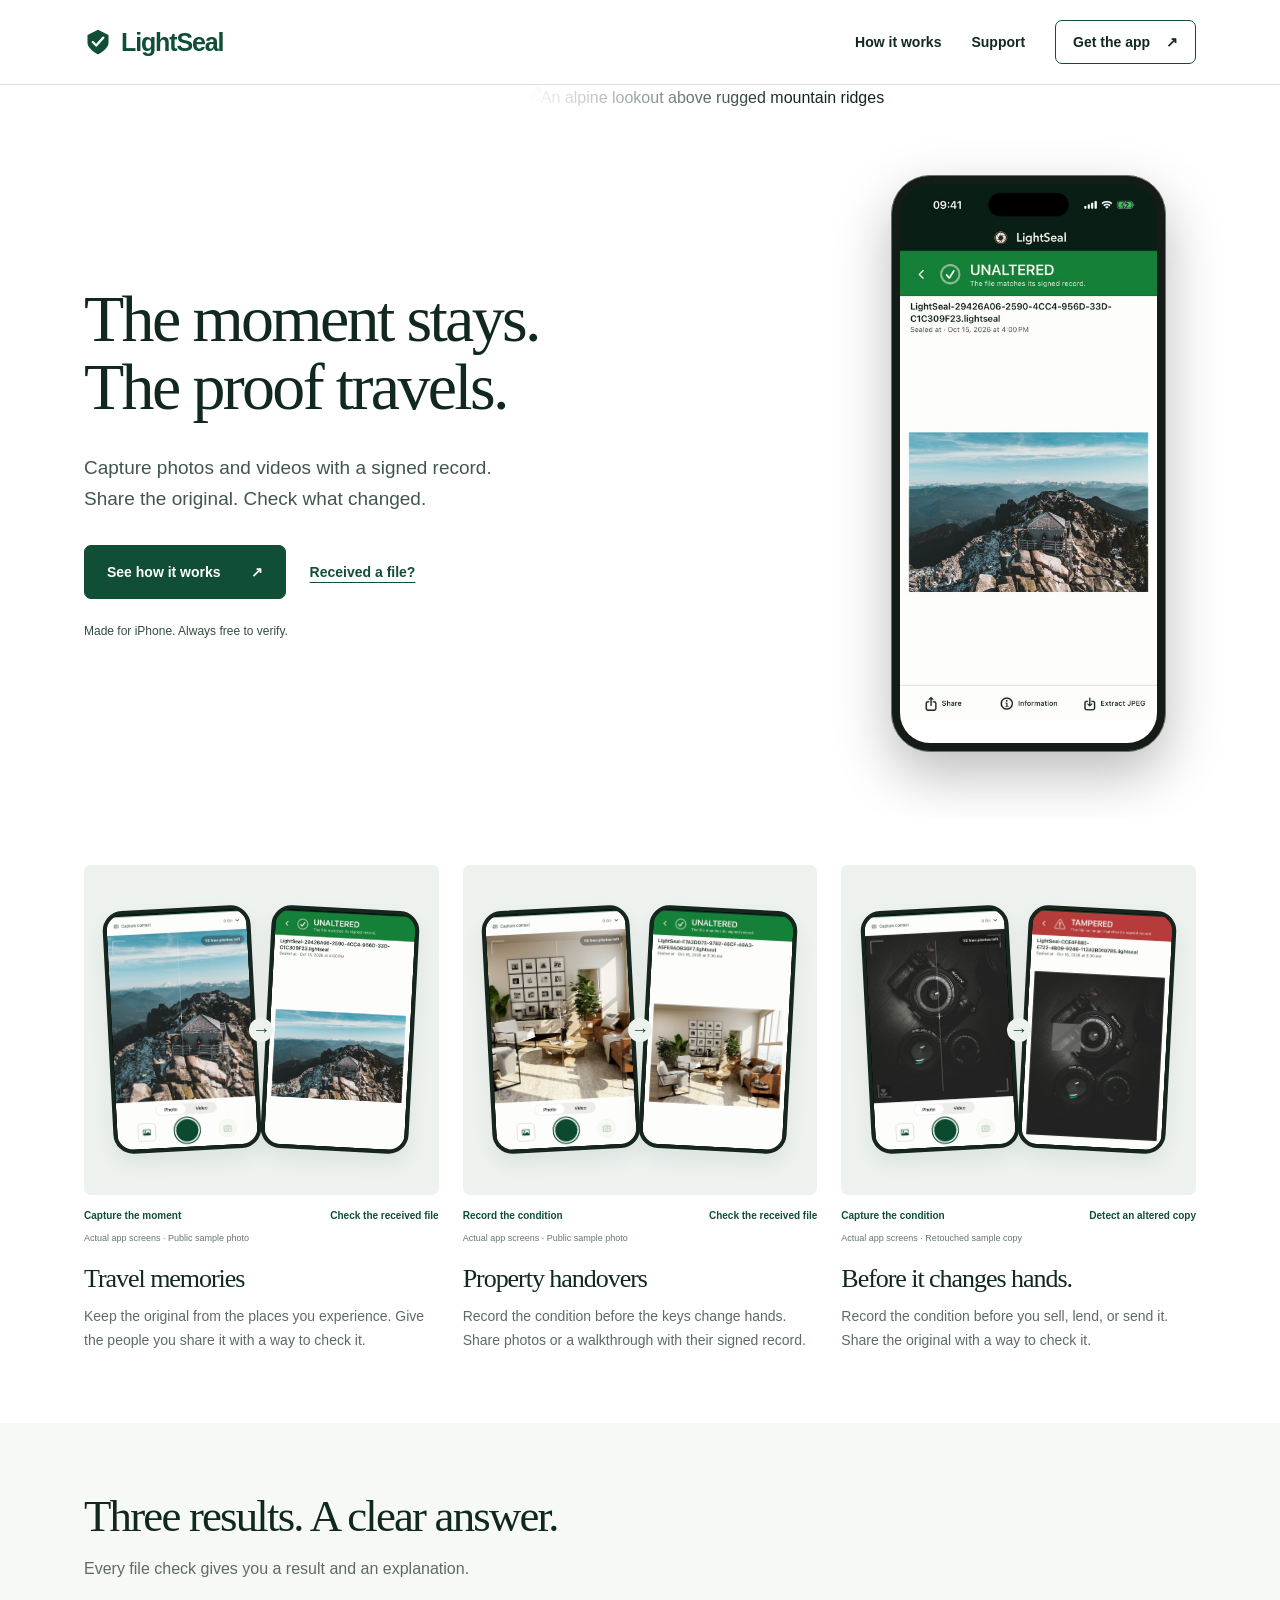
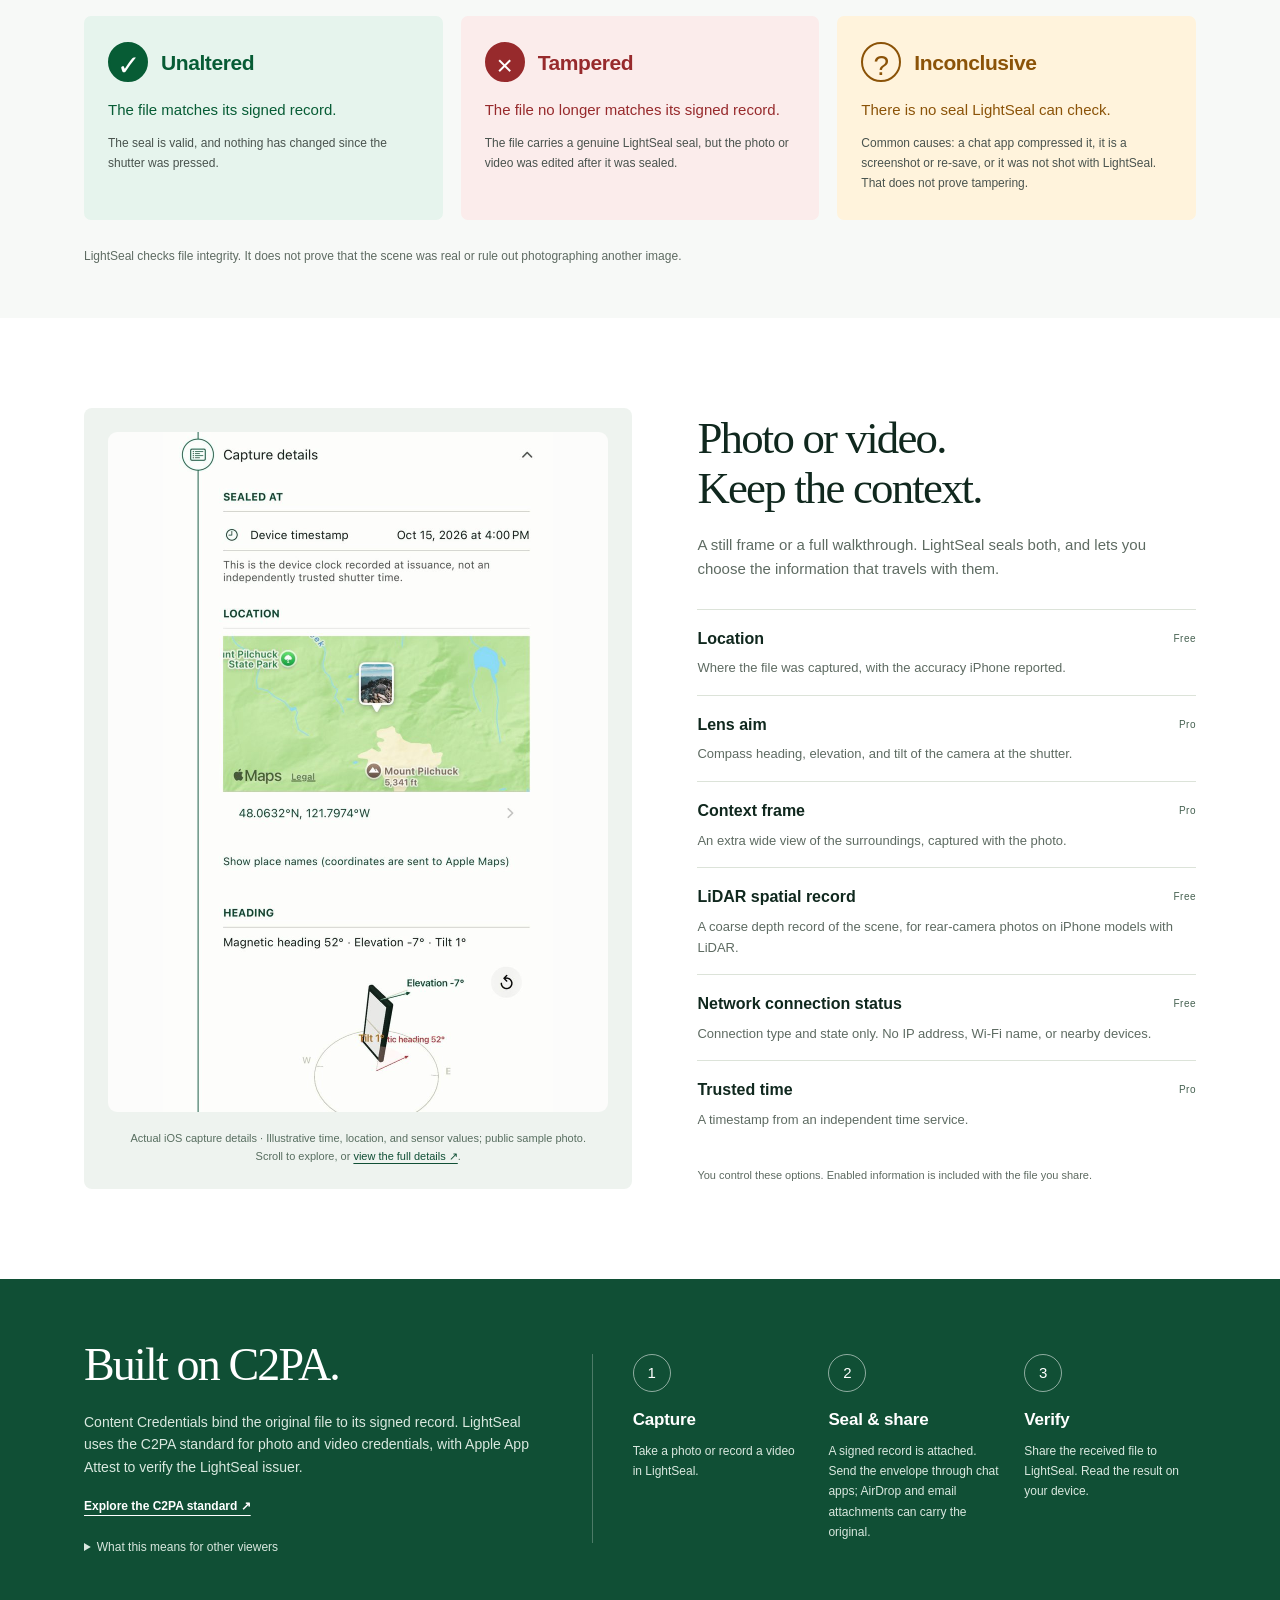
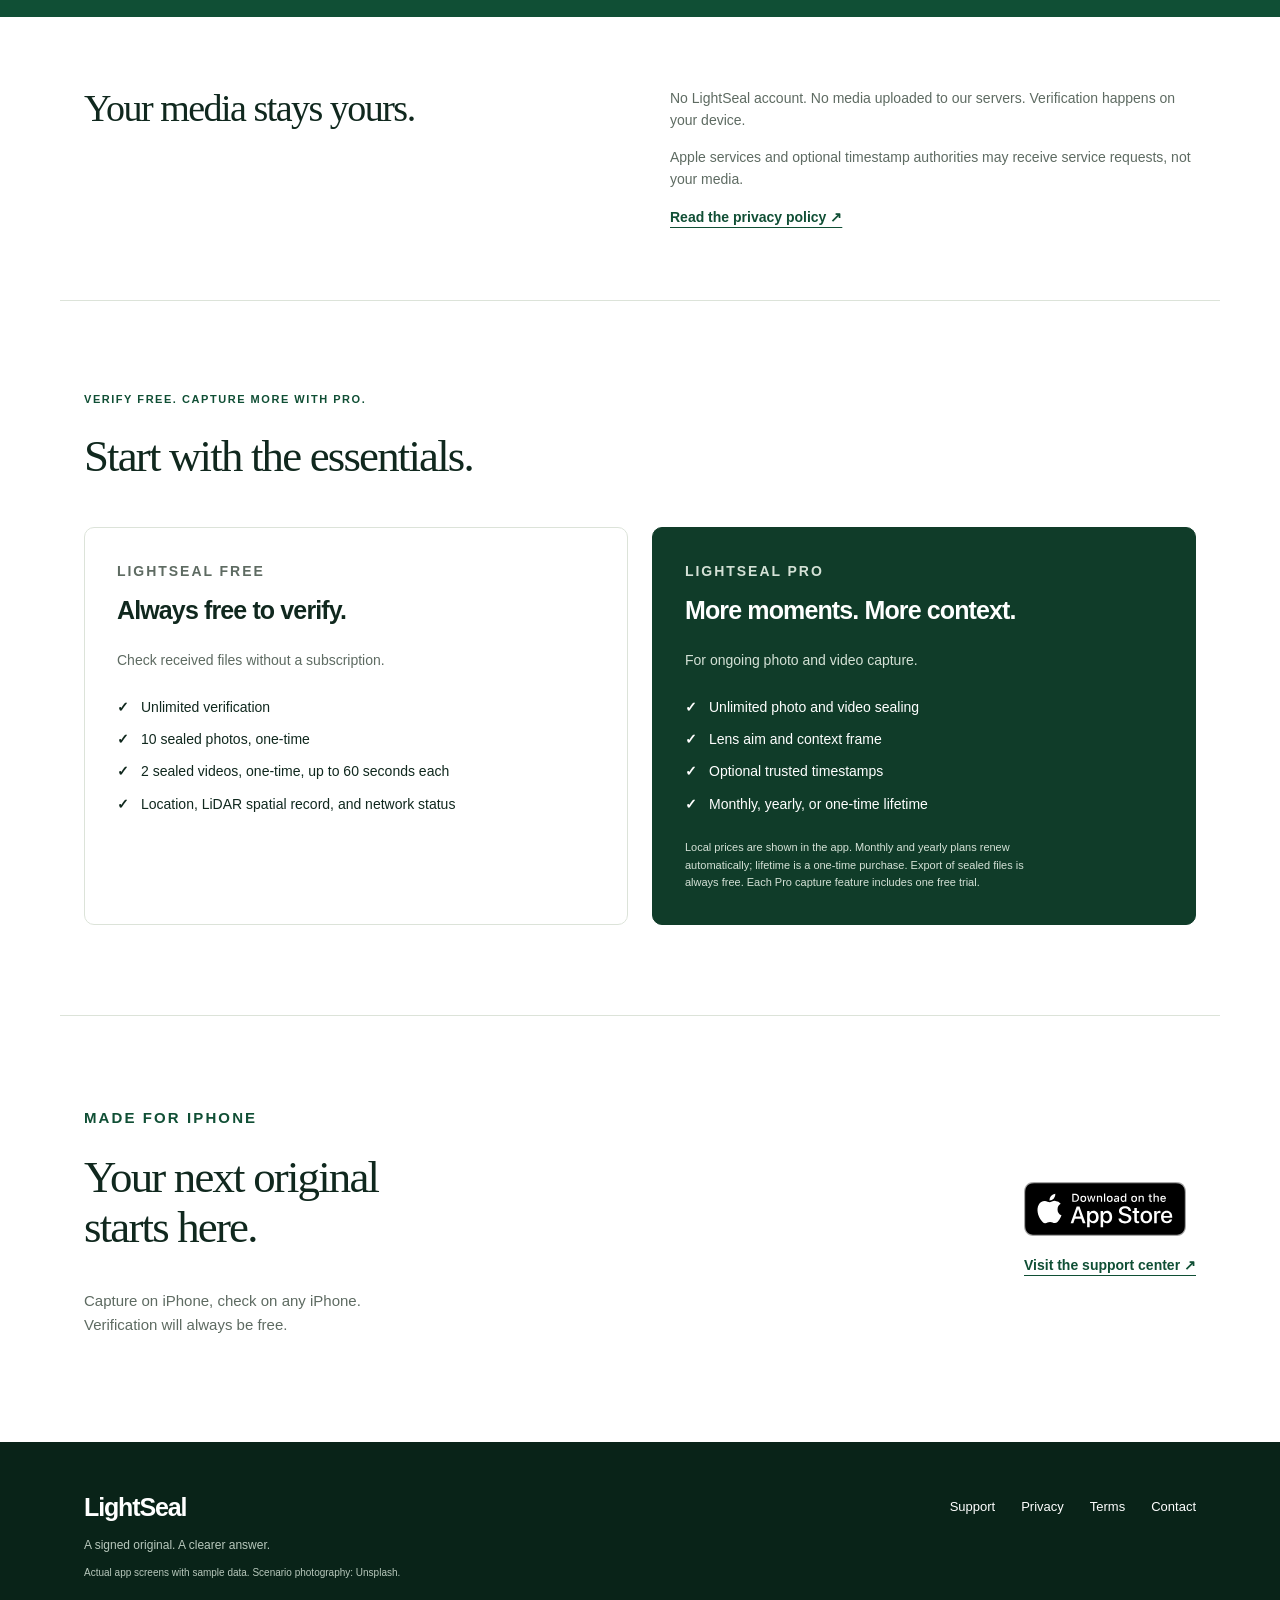
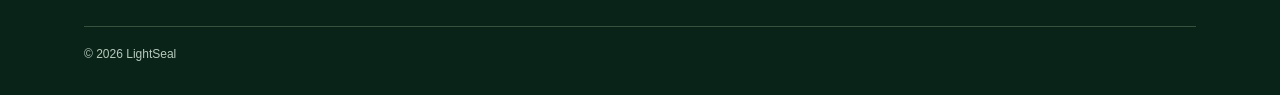
==== commit 4aeab99f: "Use real app screens, latest capture options, and the App Store badge Co-authored-by: Cursor <cursor" ====
--- a/index.html
+++ b/index.html
@@ -1,10 +1,10 @@
-<!doctype html><html lang="en"><head><meta charset="utf-8"><meta name="viewport" content="width=device-width,initial-scale=1"><meta name="theme-color" content="#092318"><title>LightSeal — The moment stays. The proof travels.</title><link rel="canonical" href="https://sirouni.github.io/lightseal/"><meta name="description" content="Capture signed photos and videos. Share the original in an envelope and check whether it has changed. Verification is always free."><link rel="icon" href="favicon.svg" type="image/svg+xml"><link rel="stylesheet" href="marketing.css?v=2"><link rel="stylesheet" href="campaign.css?v=7"><script src="site.js?v=2" defer></script></head><body><a class="skip" href="#main">Skip to content</a><header class="site-nav"><div class="nav-inner"><a class="brand" href="./" aria-label="LightSeal home"><svg viewBox="0 0 32 32" aria-hidden="true"><path d="M16 2 28 8v9c0 7-12 13-12 13S4 24 4 17V8Z" fill="currentColor"/><path d="m10 16 4 4 8-9" fill="none" stroke="#fff" stroke-width="2.6" stroke-linecap="round" stroke-linejoin="round"/></svg>LightSeal</a><nav aria-label="Main navigation"><a href="index.html#how-it-works">How it works</a><a href="support.html">Support</a><a class="nav-cta" href="index.html#availability">Get the app <span aria-hidden="true">↗</span></a></nav></div></header><main id="main">
-<section class="campaign-hero"><img class="hero-landscape" src="https://images.unsplash.com/photo-1542909641-685276eca7b2?auto=format&amp;fit=crop&amp;w=1800&amp;q=85" alt="An alpine lookout above rugged mountain ridges" fetchpriority="high"><div class="campaign-inner"><div class="campaign-copy"><h1>The moment stays.<br>The proof travels.</h1><p>Capture photos and videos with a signed record.<br>Share the original. Check what changed.</p><div class="hero-actions"><a class="button primary" href="#how-it-works">See how it works <span aria-hidden="true">↗</span></a><a class="text-link" href="support.html#verify">Received a file?</a></div><p class="hero-fine">Made for iPhone. Always free to verify.</p></div><div class="campaign-phone" role="img" aria-label="Example LightSeal screen showing an unaltered photo"><div class="phone-screen"><div class="phone-top"><span>9:41</span><span class="island"></span><span>▮▮ ▰</span></div><div class="phone-brand">LightSeal</div><div class="phone-verdict"><span class="check-circle">✓</span><div><strong>Unaltered</strong><small>Matches the signed record.</small></div></div><div class="phone-filename"><strong>IMG_0124.JPG</strong><span>Signed original · Photo</span></div><img class="phone-photo" src="https://images.unsplash.com/photo-1542909641-685276eca7b2?auto=format&amp;fit=crop&amp;w=1800&amp;q=85" alt="Alpine mountain photo"><div class="phone-thumbs"><img src="https://images.unsplash.com/photo-1542909641-685276eca7b2?auto=format&amp;fit=crop&amp;w=1800&amp;q=85" alt=""><img src="https://images.unsplash.com/photo-1600210492486-724fe5c67fb0?auto=format&amp;fit=crop&amp;w=900&amp;q=85" alt=""><img src="https://images.unsplash.com/photo-1516035069371-29a1b244cc32?auto=format&amp;fit=crop&amp;w=900&amp;q=85" alt=""><img src="https://images.unsplash.com/photo-1473116763249-2faaef81ccda?auto=format&amp;fit=crop&amp;w=1400&amp;q=85" alt=""></div><div class="phone-actions"><span>↥ Share</span><span>ⓘ Information</span></div></div></div></div></section>
-<section class="scenarios section" aria-labelledby="scenarios-title"><h2 id="scenarios-title" class="sr-only">For the moments worth keeping</h2><article><div class="scene-demo"><div class="scene-device capture-device" aria-label="Example photo capture screen"><div class="mini-brand">LightSeal</div><div class="mini-viewfinder"><img src="https://images.unsplash.com/photo-1542909641-685276eca7b2?auto=format&amp;fit=crop&amp;w=1800&amp;q=85" alt="Mountain lookout and hiking landscape" loading="lazy"><span class="viewfinder-corners" aria-hidden="true"></span></div><div class="mini-capture-controls"><span><b>Photo</b> · Video</span><i class="mini-shutter " aria-hidden="true"></i></div></div><span class="scene-flow" aria-hidden="true">→</span><div class="scene-device verify-device" aria-label="Example verification screen: Unaltered"><div class="mini-brand">LightSeal</div><div class="mini-status "><span aria-hidden="true">✓</span><div><strong>Unaltered</strong><small>Matches the signed record.</small></div></div><div class="mini-file">TRAVEL.JPG</div><img class="mini-verified-photo " src="https://images.unsplash.com/photo-1542909641-685276eca7b2?auto=format&amp;fit=crop&amp;w=1800&amp;q=85" alt="Example verified travel photo" loading="lazy"><div class="mini-info">↥ Share <span>ⓘ Information</span></div></div></div><div class="scene-labels"><span>Capture the moment</span><span>Check the received file</span></div><p class="scene-disclaimer">Illustrative screens · Example workflow</p><h3>Travel memories</h3><p>Keep the original from the places you experience. Give the people you share it with a way to check it.</p></article><article><div class="scene-demo"><div class="scene-device capture-device" aria-label="Example video capture screen"><div class="mini-brand">LightSeal</div><div class="mini-viewfinder"><img src="https://images.unsplash.com/photo-1600210492486-724fe5c67fb0?auto=format&amp;fit=crop&amp;w=900&amp;q=85" alt="A bright living room ready for a property handover" loading="lazy"><span class="viewfinder-corners" aria-hidden="true"></span><span class="record-time">● 00:12</span></div><div class="mini-capture-controls"><span>Photo · <b>Video</b></span><i class="mini-shutter video-shutter" aria-hidden="true"></i></div></div><span class="scene-flow" aria-hidden="true">→</span><div class="scene-device verify-device" aria-label="Example verification screen: Unaltered"><div class="mini-brand">LightSeal</div><div class="mini-status "><span aria-hidden="true">✓</span><div><strong>Unaltered</strong><small>Matches the signed record.</small></div></div><div class="mini-file">HANDOVER.MOV</div><img class="mini-verified-photo " src="https://images.unsplash.com/photo-1600210492486-724fe5c67fb0?auto=format&amp;fit=crop&amp;w=900&amp;q=85" alt="Example verified walkthrough video" loading="lazy"><div class="mini-info">↥ Share <span>ⓘ Information</span></div></div></div><div class="scene-labels"><span>Record a walkthrough</span><span>Check the received file</span></div><p class="scene-disclaimer">Illustrative screens · Example workflow</p><h3>Property handovers</h3><p>Record the condition before the keys change hands. Share photos or a walkthrough with their signed record.</p></article><article><div class="scene-demo"><div class="scene-device capture-device" aria-label="Example photo capture screen"><div class="mini-brand">LightSeal</div><div class="mini-viewfinder"><img src="https://images.unsplash.com/photo-1516035069371-29a1b244cc32?auto=format&amp;fit=crop&amp;w=900&amp;q=85" alt="A camera ready to be sold, lent, or handed over" loading="lazy"><span class="viewfinder-corners" aria-hidden="true"></span></div><div class="mini-capture-controls"><span><b>Photo</b> · Video</span><i class="mini-shutter " aria-hidden="true"></i></div></div><span class="scene-flow" aria-hidden="true">→</span><div class="scene-device verify-device" aria-label="Example verification screen: Tampered"><div class="mini-brand">LightSeal</div><div class="mini-status mini-tampered"><span aria-hidden="true">×</span><div><strong>Tampered</strong><small>Differs from the signed record.</small></div></div><div class="mini-file">ITEM.JPG</div><img class="mini-verified-photo edited-example" src="https://images.unsplash.com/photo-1516035069371-29a1b244cc32?auto=format&amp;fit=crop&amp;w=900&amp;q=85" alt="Example altered item photo" loading="lazy"><span class="edit-caption">Illustrated altered copy</span><div class="mini-info">↥ Share <span>ⓘ Information</span></div></div></div><div class="scene-labels"><span>Capture the condition</span><span>Detect an altered copy</span></div><p class="scene-disclaimer">Illustrative screens · Altered-copy demonstration</p><h3>Before it changes hands.</h3><p>Record the condition before you sell, lend, or send it. Share the original with a way to check it.</p></article></section>
+<!doctype html><html lang="en"><head><meta charset="utf-8"><meta name="viewport" content="width=device-width,initial-scale=1"><meta name="theme-color" content="#092318"><title>LightSeal — The moment stays. The proof travels.</title><link rel="canonical" href="https://sirouni.github.io/lightseal/"><meta name="description" content="Capture signed photos and videos. Share the original in an envelope and check whether it has changed. Verification is always free."><link rel="icon" href="favicon.svg" type="image/svg+xml"><link rel="stylesheet" href="marketing.css?v=2"><link rel="stylesheet" href="campaign.css?v=10"><script src="site.js?v=2" defer></script></head><body><a class="skip" href="#main">Skip to content</a><header class="site-nav"><div class="nav-inner"><a class="brand" href="./" aria-label="LightSeal home"><svg viewBox="0 0 32 32" aria-hidden="true"><path d="M16 2 28 8v9c0 7-12 13-12 13S4 24 4 17V8Z" fill="currentColor"/><path d="m10 16 4 4 8-9" fill="none" stroke="#fff" stroke-width="2.6" stroke-linecap="round" stroke-linejoin="round"/></svg>LightSeal</a><nav aria-label="Main navigation"><a href="index.html#how-it-works">How it works</a><a href="support.html">Support</a><a class="nav-cta" href="index.html#availability">Get the app <span aria-hidden="true">↗</span></a></nav></div></header><main id="main">
+<section class="campaign-hero"><img class="hero-landscape" src="https://images.unsplash.com/photo-1542909641-685276eca7b2?auto=format&amp;fit=crop&amp;w=1800&amp;q=85" alt="An alpine lookout above rugged mountain ridges" fetchpriority="high"><div class="campaign-inner"><div class="campaign-copy"><h1>The moment stays.<br>The proof travels.</h1><p>Capture photos and videos with a signed record.<br>Share the original. Check what changed.</p><div class="hero-actions"><a class="button primary" href="#how-it-works">See how it works <span aria-hidden="true">↗</span></a><a class="text-link" href="support.html#verify">Received a file?</a></div><p class="hero-fine">Made for iPhone. Always free to verify.</p></div><div class="campaign-phone"><div class="phone-screen"><img class="phone-shot" src="assets/app/verify-travel.jpg?v=8" alt="LightSeal verification screen showing a sealed mountain photo as Unaltered" width="828" height="1800" fetchpriority="high"></div></div></div></section>
+<section class="scenarios section" aria-labelledby="scenarios-title"><h2 id="scenarios-title" class="sr-only">For the moments worth keeping</h2><article><div class="scene-demo"><div class="scene-device capture-device"><img class="device-shot" src="assets/app/camera-travel.jpg?v=8" alt="LightSeal camera framing a mountain lookout" width="603" height="1311" loading="lazy"></div><span class="scene-flow" aria-hidden="true">→</span><div class="scene-device verify-device"><img class="device-shot" src="assets/app/verify-travel.jpg?v=8" alt="LightSeal verification screen: Unaltered" width="603" height="1311" loading="lazy"></div></div><div class="scene-labels"><span>Capture the moment</span><span>Check the received file</span></div><p class="scene-disclaimer">Actual app screens · Public sample photo</p><h3>Travel memories</h3><p>Keep the original from the places you experience. Give the people you share it with a way to check it.</p></article><article><div class="scene-demo"><div class="scene-device capture-device"><img class="device-shot" src="assets/app/camera-handover.jpg?v=8" alt="LightSeal camera framing a living room before handover" width="603" height="1311" loading="lazy"></div><span class="scene-flow" aria-hidden="true">→</span><div class="scene-device verify-device"><img class="device-shot" src="assets/app/verify-handover.jpg?v=8" alt="LightSeal verification screen: Unaltered" width="603" height="1311" loading="lazy"></div></div><div class="scene-labels"><span>Record the condition</span><span>Check the received file</span></div><p class="scene-disclaimer">Actual app screens · Public sample photo</p><h3>Property handovers</h3><p>Record the condition before the keys change hands. Share photos or a walkthrough with their signed record.</p></article><article><div class="scene-demo"><div class="scene-device capture-device"><img class="device-shot" src="assets/app/camera-item.jpg?v=8" alt="LightSeal camera framing a camera before it is sold" width="603" height="1311" loading="lazy"></div><span class="scene-flow" aria-hidden="true">→</span><div class="scene-device verify-device"><img class="device-shot" src="assets/app/verify-item.jpg?v=8" alt="LightSeal verification screen: Tampered, on a copy with a retouched area" width="603" height="1311" loading="lazy"></div></div><div class="scene-labels"><span>Capture the condition</span><span>Detect an altered copy</span></div><p class="scene-disclaimer">Actual app screens · Retouched sample copy</p><h3>Before it changes hands.</h3><p>Record the condition before you sell, lend, or send it. Share the original with a way to check it.</p></article></section>
 <section class="all-results" id="results"><div class="section"><h2>Three results. A clear answer.</h2><p>Every file check gives you a result and an explanation.</p><div class="verdict-grid"><article class="verdict-card good"><div class="verdict-heading"><span class="verdict-symbol" aria-hidden="true">✓</span><h3>Unaltered</h3></div><p>The file matches its signed record.</p><small>The seal is valid, and nothing has changed since the shutter was pressed.</small></article><article class="verdict-card bad"><div class="verdict-heading"><span class="verdict-symbol" aria-hidden="true">×</span><h3>Tampered</h3></div><p>The file no longer matches its signed record.</p><small>The file carries a genuine LightSeal seal, but the photo or video was edited after it was sealed.</small></article><article class="verdict-card unsure"><div class="verdict-heading"><span class="verdict-symbol" aria-hidden="true">?</span><h3>Inconclusive</h3></div><p>There is no seal LightSeal can check.</p><small>Common causes: a chat app compressed it, it is a screenshot or re-save, or it was not shot with LightSeal. That does not prove tampering.</small></article></div><p class="boundary-note">LightSeal checks file integrity. It does not prove that the scene was real or rule out photographing another image.</p></div></section>
-<section class="media-context section" id="features"><figure class="context-app-example"><div class="native-details-scroll" tabindex="0" role="region" aria-label="Scroll through LightSeal capture details"><img src="assets/context-frame-app.png?v=7" alt="LightSeal native capture details: trusted time bounds, location map with photo pin, three-dimensional camera heading, EXIF read from the sample file, and context frame" loading="lazy" width="1170" height="3759"></div><figcaption>Actual iOS detail components · Illustrative time and location; public sample photo.<br>Scroll to explore, or <a href="assets/context-frame-app.png?v=7" target="_blank" rel="noopener">view the full details ↗</a>.</figcaption></figure><div><h2>Photo or video.<br>Keep the context.</h2><p>A still frame or a full walkthrough. LightSeal seals both, and lets you choose the information that travels with them.</p><dl class="context-list"><div><dt>Location <span>Optional</span></dt><dd>Add where the file was captured. Available on the free plan.</dd></div><div><dt>Lens heading <span>Pro</span></dt><dd>Record the direction the camera was facing.</dd></div><div><dt>Context frame <span>Pro</span></dt><dd>Attach an extra view of the surrounding environment.</dd></div><div><dt>Trusted time <span>Pro</span></dt><dd>Add a timestamp from a trusted time service.</dd></div></dl><p class="metadata-note">You control these options. Enabled information is included with the file you share.</p></div></section>
+<section class="media-context section" id="features"><figure class="context-app-example"><div class="native-details-scroll" tabindex="0" role="region" aria-label="Scroll through LightSeal capture details"><img src="assets/app/capture-details.jpg?v=8" alt="LightSeal capture details: sealed time, location map, three-dimensional lens aim, context frame, location quality, network observation, camera capture record, and LiDAR spatial record" loading="lazy" width="780" height="6103"></div><figcaption>Actual iOS capture details · Illustrative time, location, and sensor values; public sample photo.<br>Scroll to explore, or <a href="assets/app/capture-details.jpg?v=8" target="_blank" rel="noopener">view the full details ↗</a>.</figcaption></figure><div><h2>Photo or video.<br>Keep the context.</h2><p>A still frame or a full walkthrough. LightSeal seals both, and lets you choose the information that travels with them.</p><dl class="context-list"><div><dt>Location <span>Free</span></dt><dd>Where the file was captured, with the accuracy iPhone reported.</dd></div><div><dt>Lens aim <span>Pro</span></dt><dd>Compass heading, elevation, and tilt of the camera at the shutter.</dd></div><div><dt>Context frame <span>Pro</span></dt><dd>An extra wide view of the surroundings, captured with the photo.</dd></div><div><dt>LiDAR spatial record <span>Free</span></dt><dd>A coarse depth record of the scene, for rear-camera photos on iPhone models with LiDAR.</dd></div><div><dt>Network connection status <span>Free</span></dt><dd>Connection type and state only. No IP address, Wi-Fi name, or nearby devices.</dd></div><div><dt>Trusted time <span>Pro</span></dt><dd>A timestamp from an independent time service.</dd></div></dl><p class="metadata-note">You control these options. Enabled information is included with the file you share.</p></div></section>
 <section class="c2pa-section" id="how-it-works"><div class="section c2pa-layout"><div><h2>Built on C2PA.</h2><p>Content Credentials bind the original file to its signed record. LightSeal uses the C2PA standard for photo and video credentials, with Apple App Attest to verify the LightSeal issuer.</p><a href="https://c2pa.org/specifications/specifications/2.2/explainer/Explainer.html" class="text-link">Explore the C2PA standard ↗</a><details class="c2pa-detail"><summary>What this means for other viewers</summary><p>LightSeal currently uses a self-signed C2PA certificate. Other C2PA viewers may show the issuer as untrusted. “Built on C2PA” describes the technology used; it is not a claim of C2PA certification.</p></details></div><ol class="c2pa-steps"><li><span>1</span><div><h3>Capture</h3><p>Take a photo or record a video in LightSeal.</p></div></li><li><span>2</span><div><h3>Seal &amp; share</h3><p>A signed record is attached. Send the envelope through chat apps; AirDrop and email attachments can carry the original.</p></div></li><li><span>3</span><div><h3>Verify</h3><p>Share the received file to LightSeal. Read the result on your device.</p></div></li></ol></div></section>
 <section class="privacy-statement section"><h2>Your media stays yours.</h2><div><p>No LightSeal account. No media uploaded to our servers. Verification happens on your device.</p><p>Apple services and optional timestamp authorities may receive service requests, not your media.</p><a class="text-link" href="privacy.html">Read the privacy policy ↗</a></div></section>
-<section class="plans-section section" id="plans"><div class="section-heading"><p class="eyebrow">VERIFY FREE. CAPTURE MORE WITH PRO.</p><h2>Start with the essentials.</h2></div><div class="plans-grid"><article><p class="plan-kicker">LIGHTSEAL FREE</p><h3>Always free to verify.</h3><p>Check received files without a subscription.</p><ul><li>Unlimited verification</li><li>10 sealed photos, one-time</li><li>2 sealed videos, one-time, up to 60 seconds each</li><li>Optional location metadata</li></ul></article><article class="pro-plan"><p class="plan-kicker">LIGHTSEAL PRO</p><h3>More moments. More context.</h3><p>For ongoing photo and video capture.</p><ul><li>Unlimited photo and video sealing</li><li>Lens heading and context frame</li><li>Optional trusted timestamps</li><li>Monthly, yearly, or one-time lifetime</li></ul><p class="plan-fine">Local prices are shown in the app. Monthly and yearly plans renew automatically; lifetime is a one-time purchase. Export of sealed files is always free. Each Pro capture feature includes one free trial.</p></article></div></section>
-<section class="download-section section" id="availability"><div><p class="eyebrow">MADE FOR IPHONE</p><h2>Your next original<br>starts here.</h2><p>LightSeal is preparing for its App Store release.<br>Verification will always be free.</p></div><div class="download-actions"><span class="store-pending"><span aria-hidden="true">⌘</span><span><small>COMING SOON ON THE</small><strong>App Store</strong></span></span><a class="text-link" href="mailto:sirouni@gmail.com?subject=LightSeal%20release">Ask about availability ↗</a><a class="text-link" href="support.html">Visit the support center ↗</a></div></section>
-</main><footer class="site-footer"><div class="footer-inner"><div><a class="brand" href="./">LightSeal</a><p>A signed original. A clearer answer.</p><p class="photo-credit">Example interface. Scenario photography: <a href="https://unsplash.com/">Unsplash</a>.</p></div><nav aria-label="Footer"><a href="support.html">Support</a><a href="privacy.html">Privacy</a><a href="terms.html">Terms</a><a href="mailto:sirouni@gmail.com">Contact</a></nav><p class="copyright">© 2026 LightSeal</p></div></footer></body></html>+<section class="plans-section section" id="plans"><div class="section-heading"><p class="eyebrow">VERIFY FREE. CAPTURE MORE WITH PRO.</p><h2>Start with the essentials.</h2></div><div class="plans-grid"><article><p class="plan-kicker">LIGHTSEAL FREE</p><h3>Always free to verify.</h3><p>Check received files without a subscription.</p><ul><li>Unlimited verification</li><li>10 sealed photos, one-time</li><li>2 sealed videos, one-time, up to 60 seconds each</li><li>Location, LiDAR spatial record, and network status</li></ul></article><article class="pro-plan"><p class="plan-kicker">LIGHTSEAL PRO</p><h3>More moments. More context.</h3><p>For ongoing photo and video capture.</p><ul><li>Unlimited photo and video sealing</li><li>Lens aim and context frame</li><li>Optional trusted timestamps</li><li>Monthly, yearly, or one-time lifetime</li></ul><p class="plan-fine">Local prices are shown in the app. Monthly and yearly plans renew automatically; lifetime is a one-time purchase. Export of sealed files is always free. Each Pro capture feature includes one free trial.</p></article></div></section>
+<section class="download-section section" id="availability"><div><p class="eyebrow">MADE FOR IPHONE</p><h2>Your next original<br>starts here.</h2><p>Capture on iPhone, check on any iPhone.<br>Verification will always be free.</p></div><div class="download-actions"><a class="store-badge" href="https://apps.apple.com/app/id6820887413"><img src="assets/app-store-badge.svg" alt="Download on the App Store" width="162" height="54"></a><a class="text-link" href="support.html">Visit the support center ↗</a></div></section>
+</main><footer class="site-footer"><div class="footer-inner"><div><a class="brand" href="./">LightSeal</a><p>A signed original. A clearer answer.</p><p class="photo-credit">Actual app screens with sample data. Scenario photography: <a href="https://unsplash.com/">Unsplash</a>.</p></div><nav aria-label="Footer"><a href="support.html">Support</a><a href="privacy.html">Privacy</a><a href="terms.html">Terms</a><a href="mailto:sirouni@gmail.com">Contact</a></nav><p class="copyright">© 2026 LightSeal</p></div></footer></body></html>
--- a/campaign.css
+++ b/campaign.css
@@ -12,3 +12,8 @@
 
 .native-details-scroll{max-height:680px;overflow-y:auto;overscroll-behavior:contain;border-radius:9px;background:#fcfcfb;scrollbar-width:thin;scrollbar-color:#557562 #eef3ef}.native-details-scroll:focus-visible{outline:2px solid #104f35;outline-offset:5px}.native-details-scroll>img{display:block;width:100%;max-width:390px;height:auto;margin:auto}.context-app-example figcaption a{color:#104f35;text-decoration:underline;text-underline-offset:3px}
 @media(max-width:650px){.native-details-scroll{max-height:600px}}
+.campaign-phone .phone-screen{background:#000}
+.phone-shot,.device-shot{display:block;width:100%;height:auto}
+.scene-device{background:#000}
+.store-badge{display:inline-block;line-height:0}
+.store-badge img{display:block;height:54px;width:auto}
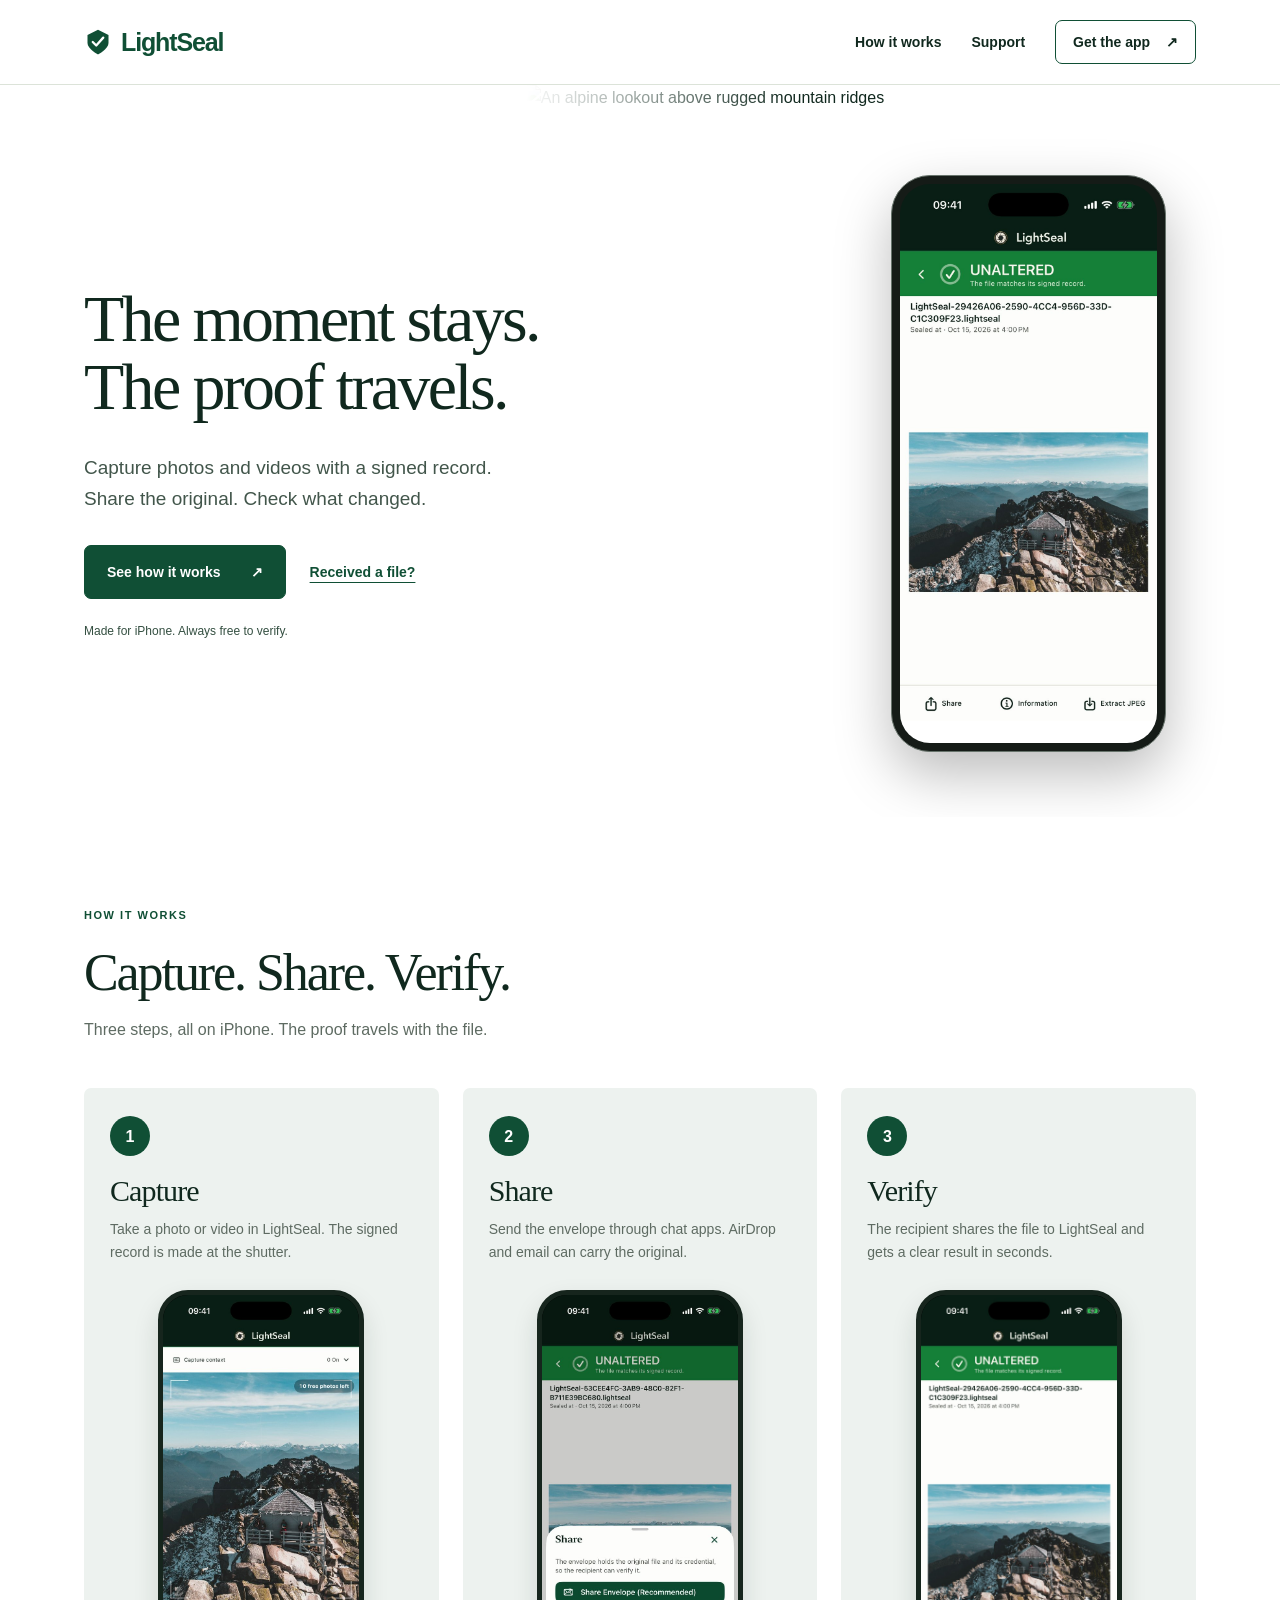
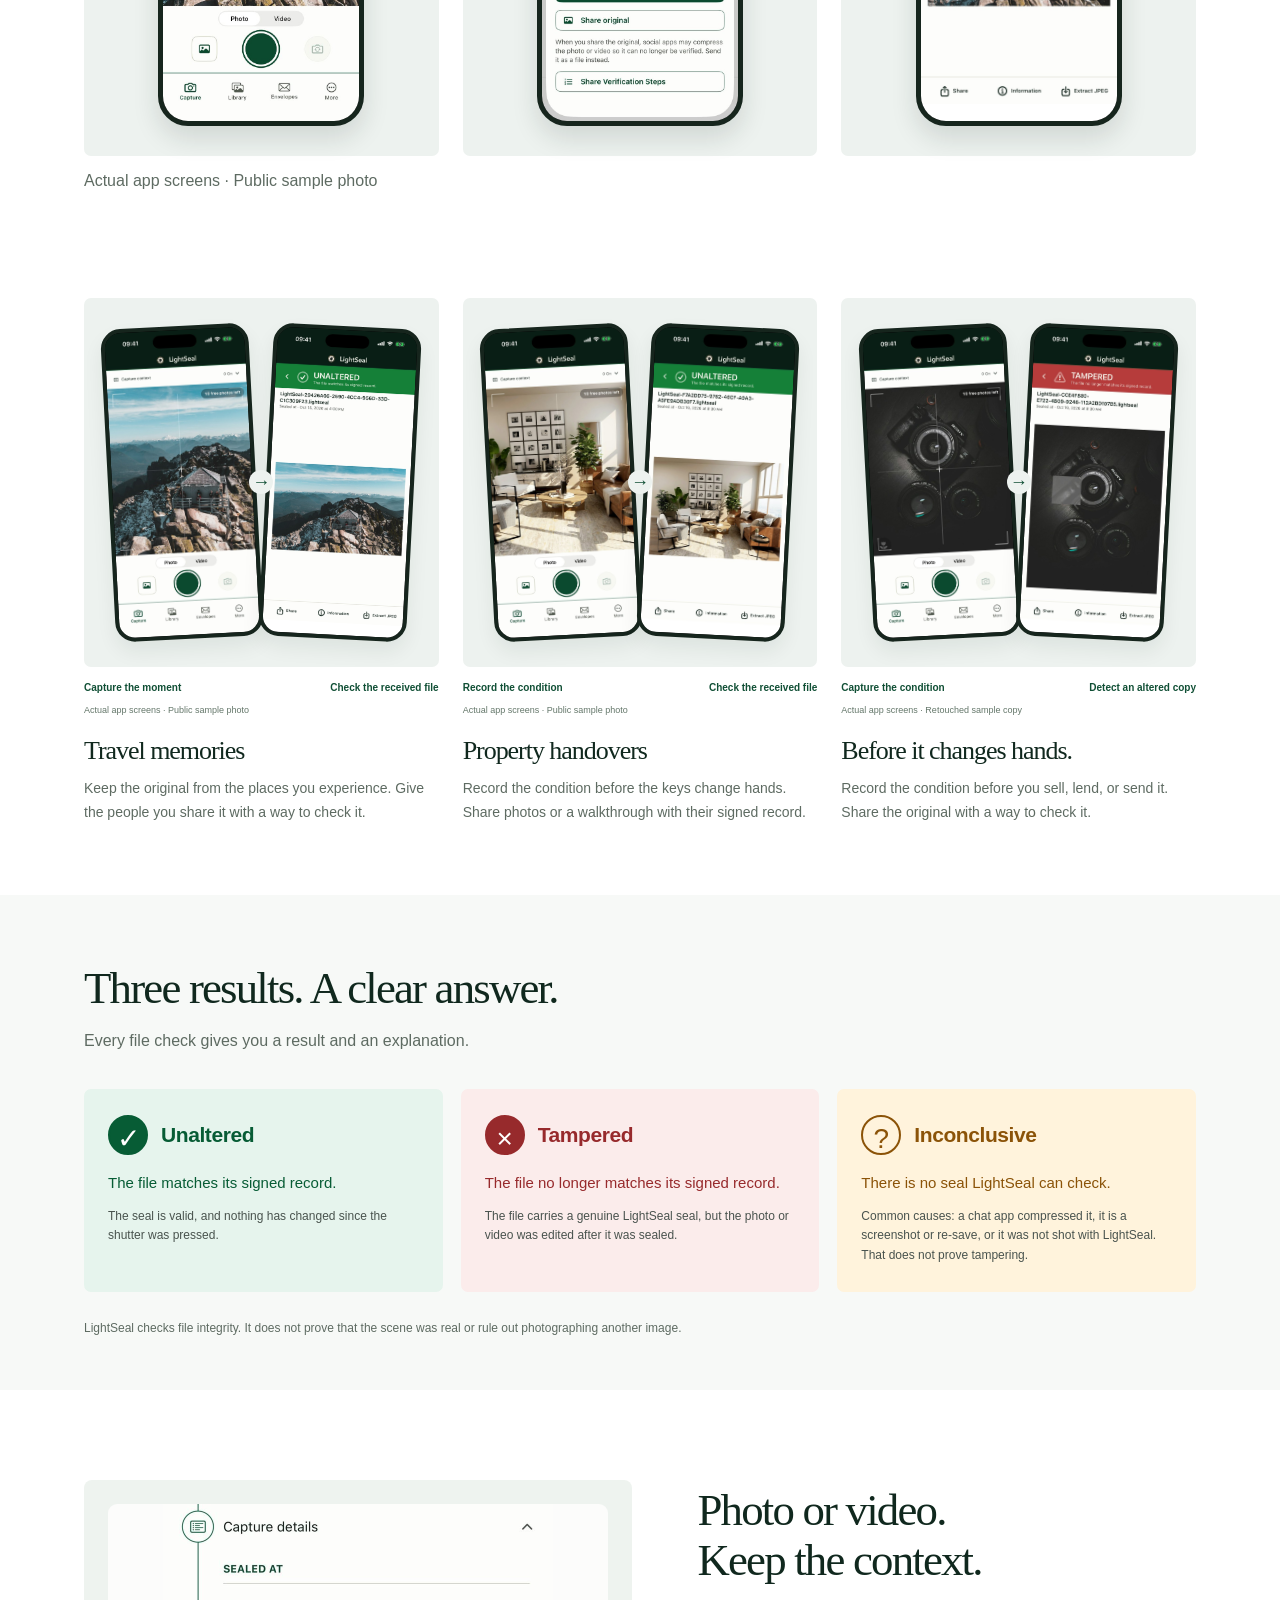
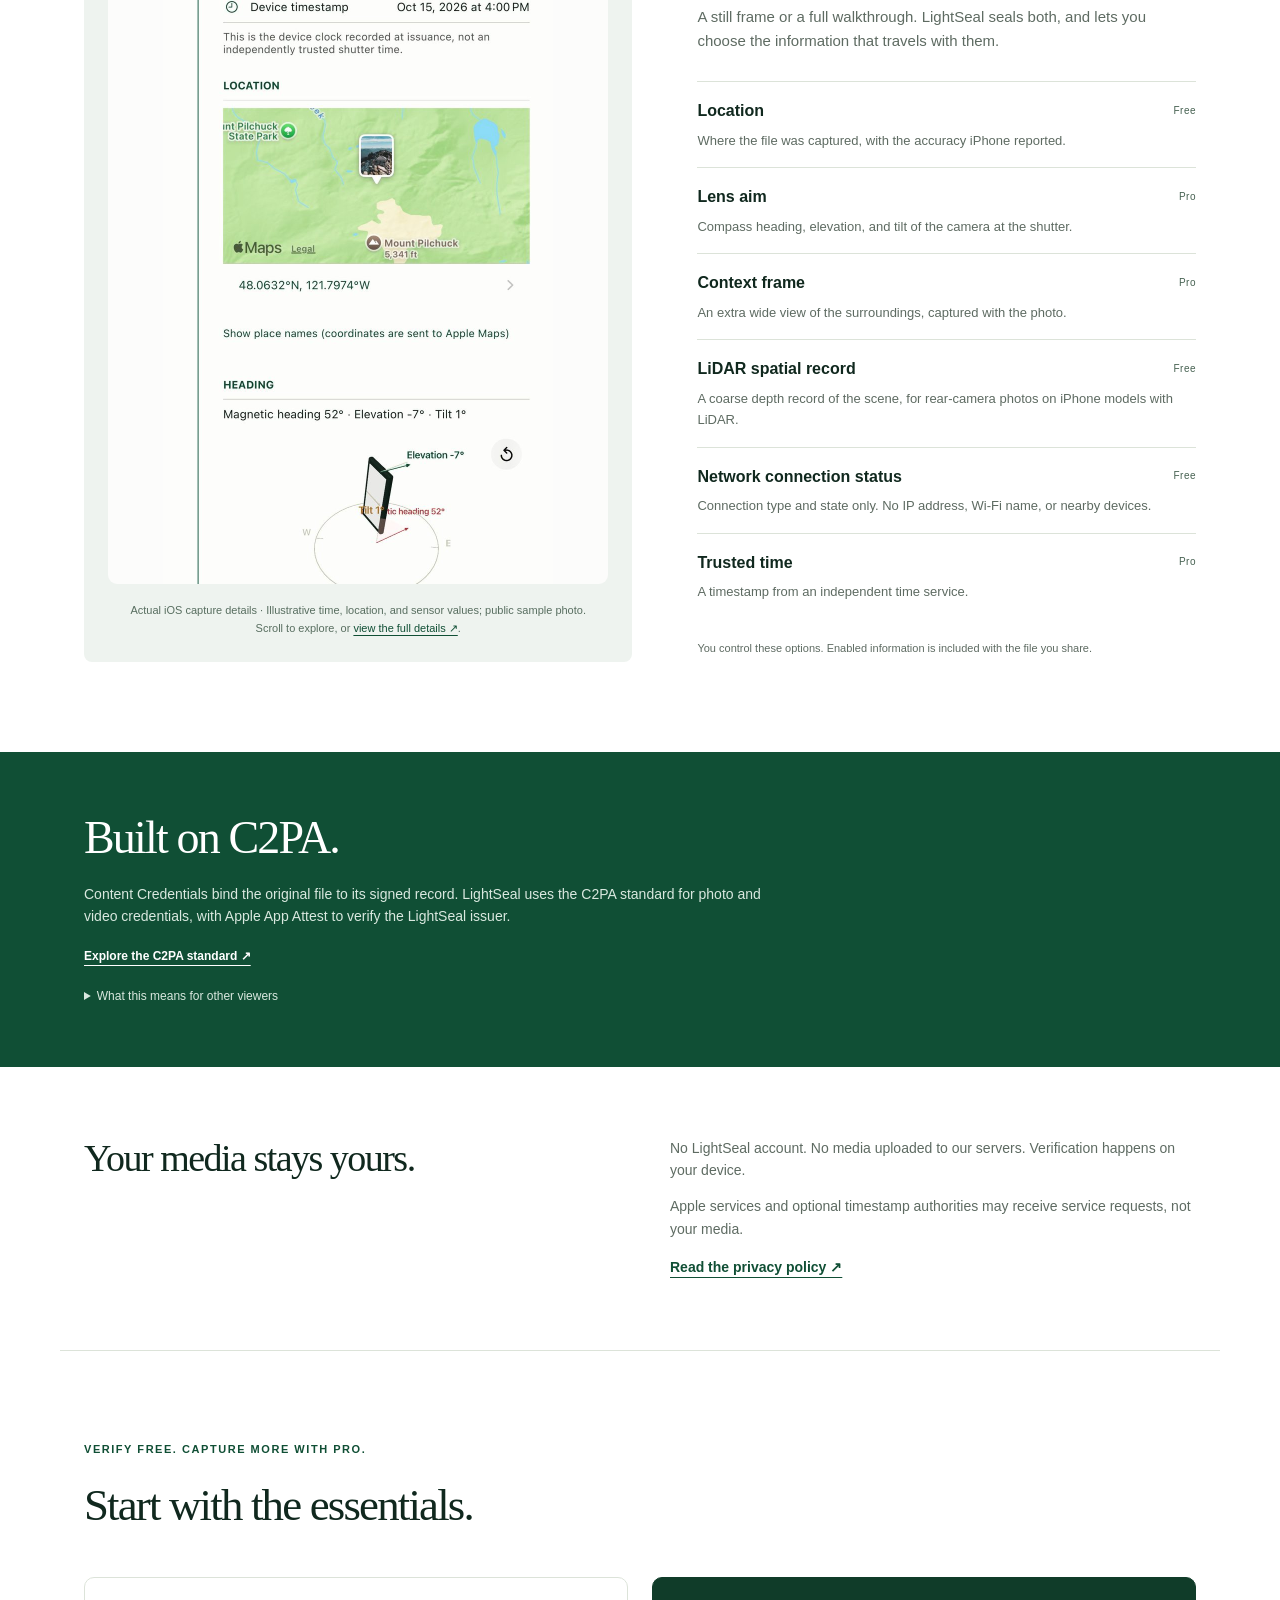
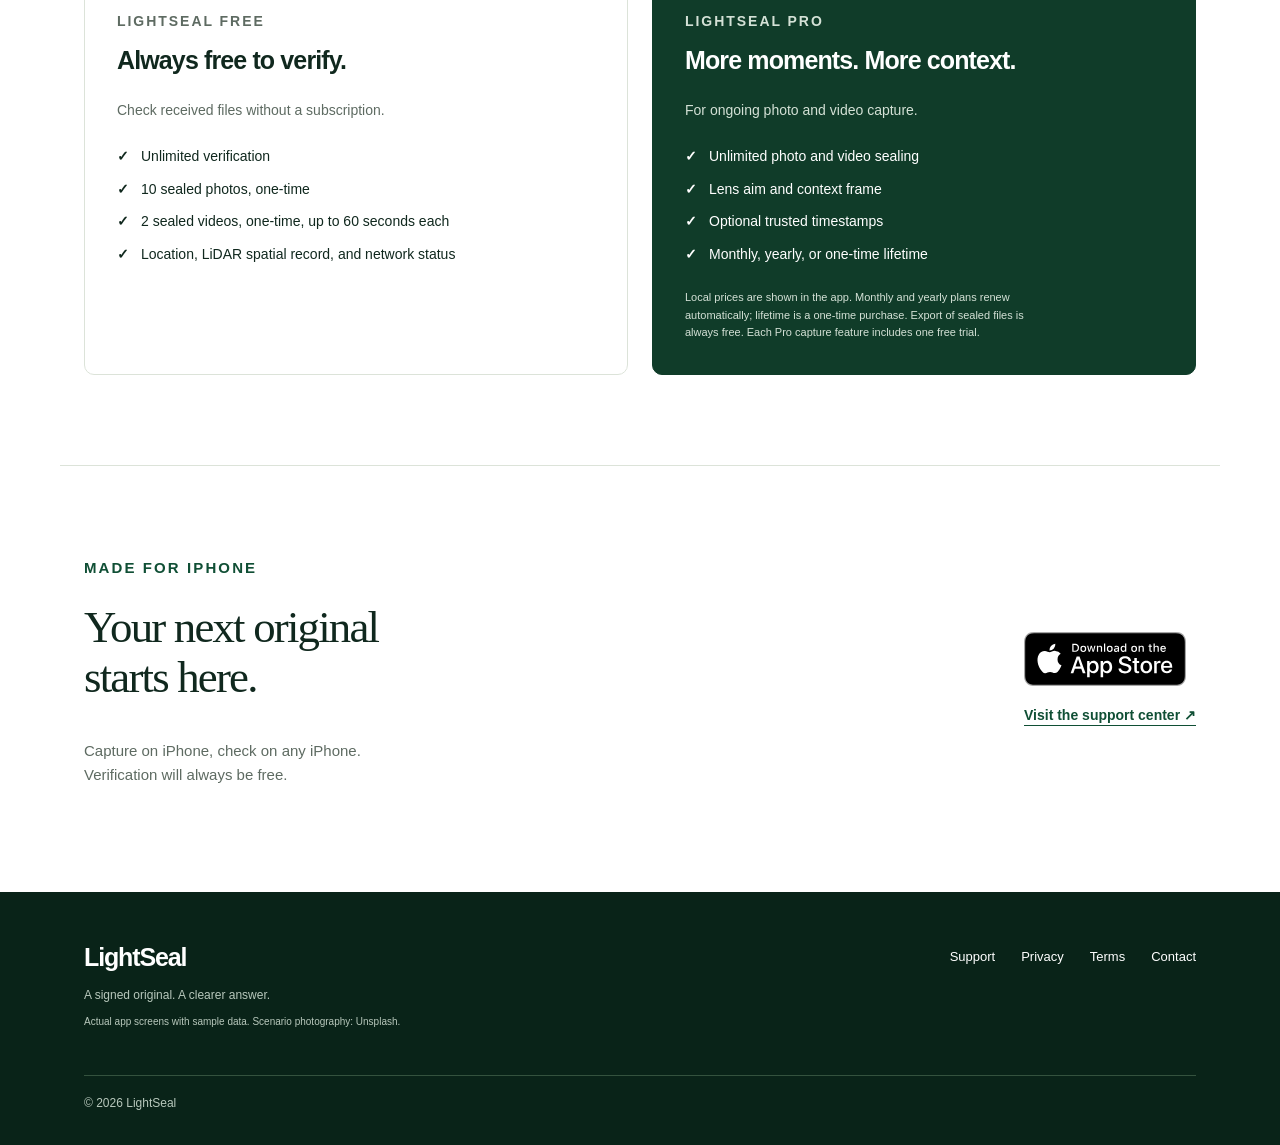
==== commit e68c49c3: "Add Capture, Share, Verify steps and fix scenario screenshot ratio Co-authored-by: Cursor <cursorage" ====
--- a/index.html
+++ b/index.html
@@ -1,9 +1,9 @@
-<!doctype html><html lang="en"><head><meta charset="utf-8"><meta name="viewport" content="width=device-width,initial-scale=1"><meta name="theme-color" content="#092318"><title>LightSeal — The moment stays. The proof travels.</title><link rel="canonical" href="https://sirouni.github.io/lightseal/"><meta name="description" content="Capture signed photos and videos. Share the original in an envelope and check whether it has changed. Verification is always free."><link rel="icon" href="favicon.svg" type="image/svg+xml"><link rel="stylesheet" href="marketing.css?v=2"><link rel="stylesheet" href="campaign.css?v=10"><script src="site.js?v=2" defer></script></head><body><a class="skip" href="#main">Skip to content</a><header class="site-nav"><div class="nav-inner"><a class="brand" href="./" aria-label="LightSeal home"><svg viewBox="0 0 32 32" aria-hidden="true"><path d="M16 2 28 8v9c0 7-12 13-12 13S4 24 4 17V8Z" fill="currentColor"/><path d="m10 16 4 4 8-9" fill="none" stroke="#fff" stroke-width="2.6" stroke-linecap="round" stroke-linejoin="round"/></svg>LightSeal</a><nav aria-label="Main navigation"><a href="index.html#how-it-works">How it works</a><a href="support.html">Support</a><a class="nav-cta" href="index.html#availability">Get the app <span aria-hidden="true">↗</span></a></nav></div></header><main id="main">
+<!doctype html><html lang="en"><head><meta charset="utf-8"><meta name="viewport" content="width=device-width,initial-scale=1"><meta name="theme-color" content="#092318"><title>LightSeal — The moment stays. The proof travels.</title><link rel="canonical" href="https://sirouni.github.io/lightseal/"><meta name="description" content="Capture signed photos and videos. Share the original in an envelope and check whether it has changed. Verification is always free."><link rel="icon" href="favicon.svg" type="image/svg+xml"><link rel="stylesheet" href="marketing.css?v=2"><link rel="stylesheet" href="campaign.css?v=11"><script src="site.js?v=2" defer></script></head><body><a class="skip" href="#main">Skip to content</a><header class="site-nav"><div class="nav-inner"><a class="brand" href="./" aria-label="LightSeal home"><svg viewBox="0 0 32 32" aria-hidden="true"><path d="M16 2 28 8v9c0 7-12 13-12 13S4 24 4 17V8Z" fill="currentColor"/><path d="m10 16 4 4 8-9" fill="none" stroke="#fff" stroke-width="2.6" stroke-linecap="round" stroke-linejoin="round"/></svg>LightSeal</a><nav aria-label="Main navigation"><a href="index.html#how-it-works">How it works</a><a href="support.html">Support</a><a class="nav-cta" href="index.html#availability">Get the app <span aria-hidden="true">↗</span></a></nav></div></header><main id="main">
 <section class="campaign-hero"><img class="hero-landscape" src="https://images.unsplash.com/photo-1542909641-685276eca7b2?auto=format&amp;fit=crop&amp;w=1800&amp;q=85" alt="An alpine lookout above rugged mountain ridges" fetchpriority="high"><div class="campaign-inner"><div class="campaign-copy"><h1>The moment stays.<br>The proof travels.</h1><p>Capture photos and videos with a signed record.<br>Share the original. Check what changed.</p><div class="hero-actions"><a class="button primary" href="#how-it-works">See how it works <span aria-hidden="true">↗</span></a><a class="text-link" href="support.html#verify">Received a file?</a></div><p class="hero-fine">Made for iPhone. Always free to verify.</p></div><div class="campaign-phone"><div class="phone-screen"><img class="phone-shot" src="assets/app/verify-travel.jpg?v=8" alt="LightSeal verification screen showing a sealed mountain photo as Unaltered" width="828" height="1800" fetchpriority="high"></div></div></div></section>
-<section class="scenarios section" aria-labelledby="scenarios-title"><h2 id="scenarios-title" class="sr-only">For the moments worth keeping</h2><article><div class="scene-demo"><div class="scene-device capture-device"><img class="device-shot" src="assets/app/camera-travel.jpg?v=8" alt="LightSeal camera framing a mountain lookout" width="603" height="1311" loading="lazy"></div><span class="scene-flow" aria-hidden="true">→</span><div class="scene-device verify-device"><img class="device-shot" src="assets/app/verify-travel.jpg?v=8" alt="LightSeal verification screen: Unaltered" width="603" height="1311" loading="lazy"></div></div><div class="scene-labels"><span>Capture the moment</span><span>Check the received file</span></div><p class="scene-disclaimer">Actual app screens · Public sample photo</p><h3>Travel memories</h3><p>Keep the original from the places you experience. Give the people you share it with a way to check it.</p></article><article><div class="scene-demo"><div class="scene-device capture-device"><img class="device-shot" src="assets/app/camera-handover.jpg?v=8" alt="LightSeal camera framing a living room before handover" width="603" height="1311" loading="lazy"></div><span class="scene-flow" aria-hidden="true">→</span><div class="scene-device verify-device"><img class="device-shot" src="assets/app/verify-handover.jpg?v=8" alt="LightSeal verification screen: Unaltered" width="603" height="1311" loading="lazy"></div></div><div class="scene-labels"><span>Record the condition</span><span>Check the received file</span></div><p class="scene-disclaimer">Actual app screens · Public sample photo</p><h3>Property handovers</h3><p>Record the condition before the keys change hands. Share photos or a walkthrough with their signed record.</p></article><article><div class="scene-demo"><div class="scene-device capture-device"><img class="device-shot" src="assets/app/camera-item.jpg?v=8" alt="LightSeal camera framing a camera before it is sold" width="603" height="1311" loading="lazy"></div><span class="scene-flow" aria-hidden="true">→</span><div class="scene-device verify-device"><img class="device-shot" src="assets/app/verify-item.jpg?v=8" alt="LightSeal verification screen: Tampered, on a copy with a retouched area" width="603" height="1311" loading="lazy"></div></div><div class="scene-labels"><span>Capture the condition</span><span>Detect an altered copy</span></div><p class="scene-disclaimer">Actual app screens · Retouched sample copy</p><h3>Before it changes hands.</h3><p>Record the condition before you sell, lend, or send it. Share the original with a way to check it.</p></article></section>
+<section class="steps-section section" id="how-it-works" aria-labelledby="steps-title"><div class="section-heading"><p class="eyebrow">HOW IT WORKS</p><h2 id="steps-title">Capture. Share. Verify.</h2><p>Three steps, all on iPhone. The proof travels with the file.</p></div><ol class="steps-grid"><li><span class="step-num">1</span><h3>Capture</h3><p>Take a photo or video in LightSeal. The signed record is made at the shutter.</p><div class="step-phone"><img src="assets/app/camera-travel.jpg?v=9" alt="LightSeal camera framing a mountain lookout" width="603" height="1311" loading="lazy"></div></li><li><span class="step-num">2</span><h3>Share</h3><p>Send the envelope through chat apps. AirDrop and email can carry the original.</p><div class="step-phone"><img src="assets/app/share-travel.jpg?v=9" alt="LightSeal share options: Share Envelope (Recommended), Share original, Share Verification Steps" width="603" height="1311" loading="lazy"></div></li><li><span class="step-num">3</span><h3>Verify</h3><p>The recipient shares the file to LightSeal and gets a clear result in seconds.</p><div class="step-phone"><img src="assets/app/verify-travel.jpg?v=9" alt="LightSeal verification screen: Unaltered" width="603" height="1311" loading="lazy"></div></li></ol><p class="scene-disclaimer steps-note">Actual app screens · Public sample photo</p></section><section class="scenarios section" aria-labelledby="scenarios-title"><h2 id="scenarios-title" class="sr-only">For the moments worth keeping</h2><article><div class="scene-demo"><div class="scene-device capture-device"><img class="device-shot" src="assets/app/camera-travel.jpg?v=8" alt="LightSeal camera framing a mountain lookout" width="603" height="1311" loading="lazy"></div><span class="scene-flow" aria-hidden="true">→</span><div class="scene-device verify-device"><img class="device-shot" src="assets/app/verify-travel.jpg?v=8" alt="LightSeal verification screen: Unaltered" width="603" height="1311" loading="lazy"></div></div><div class="scene-labels"><span>Capture the moment</span><span>Check the received file</span></div><p class="scene-disclaimer">Actual app screens · Public sample photo</p><h3>Travel memories</h3><p>Keep the original from the places you experience. Give the people you share it with a way to check it.</p></article><article><div class="scene-demo"><div class="scene-device capture-device"><img class="device-shot" src="assets/app/camera-handover.jpg?v=8" alt="LightSeal camera framing a living room before handover" width="603" height="1311" loading="lazy"></div><span class="scene-flow" aria-hidden="true">→</span><div class="scene-device verify-device"><img class="device-shot" src="assets/app/verify-handover.jpg?v=8" alt="LightSeal verification screen: Unaltered" width="603" height="1311" loading="lazy"></div></div><div class="scene-labels"><span>Record the condition</span><span>Check the received file</span></div><p class="scene-disclaimer">Actual app screens · Public sample photo</p><h3>Property handovers</h3><p>Record the condition before the keys change hands. Share photos or a walkthrough with their signed record.</p></article><article><div class="scene-demo"><div class="scene-device capture-device"><img class="device-shot" src="assets/app/camera-item.jpg?v=8" alt="LightSeal camera framing a camera before it is sold" width="603" height="1311" loading="lazy"></div><span class="scene-flow" aria-hidden="true">→</span><div class="scene-device verify-device"><img class="device-shot" src="assets/app/verify-item.jpg?v=8" alt="LightSeal verification screen: Tampered, on a copy with a retouched area" width="603" height="1311" loading="lazy"></div></div><div class="scene-labels"><span>Capture the condition</span><span>Detect an altered copy</span></div><p class="scene-disclaimer">Actual app screens · Retouched sample copy</p><h3>Before it changes hands.</h3><p>Record the condition before you sell, lend, or send it. Share the original with a way to check it.</p></article></section>
 <section class="all-results" id="results"><div class="section"><h2>Three results. A clear answer.</h2><p>Every file check gives you a result and an explanation.</p><div class="verdict-grid"><article class="verdict-card good"><div class="verdict-heading"><span class="verdict-symbol" aria-hidden="true">✓</span><h3>Unaltered</h3></div><p>The file matches its signed record.</p><small>The seal is valid, and nothing has changed since the shutter was pressed.</small></article><article class="verdict-card bad"><div class="verdict-heading"><span class="verdict-symbol" aria-hidden="true">×</span><h3>Tampered</h3></div><p>The file no longer matches its signed record.</p><small>The file carries a genuine LightSeal seal, but the photo or video was edited after it was sealed.</small></article><article class="verdict-card unsure"><div class="verdict-heading"><span class="verdict-symbol" aria-hidden="true">?</span><h3>Inconclusive</h3></div><p>There is no seal LightSeal can check.</p><small>Common causes: a chat app compressed it, it is a screenshot or re-save, or it was not shot with LightSeal. That does not prove tampering.</small></article></div><p class="boundary-note">LightSeal checks file integrity. It does not prove that the scene was real or rule out photographing another image.</p></div></section>
 <section class="media-context section" id="features"><figure class="context-app-example"><div class="native-details-scroll" tabindex="0" role="region" aria-label="Scroll through LightSeal capture details"><img src="assets/app/capture-details.jpg?v=8" alt="LightSeal capture details: sealed time, location map, three-dimensional lens aim, context frame, location quality, network observation, camera capture record, and LiDAR spatial record" loading="lazy" width="780" height="6103"></div><figcaption>Actual iOS capture details · Illustrative time, location, and sensor values; public sample photo.<br>Scroll to explore, or <a href="assets/app/capture-details.jpg?v=8" target="_blank" rel="noopener">view the full details ↗</a>.</figcaption></figure><div><h2>Photo or video.<br>Keep the context.</h2><p>A still frame or a full walkthrough. LightSeal seals both, and lets you choose the information that travels with them.</p><dl class="context-list"><div><dt>Location <span>Free</span></dt><dd>Where the file was captured, with the accuracy iPhone reported.</dd></div><div><dt>Lens aim <span>Pro</span></dt><dd>Compass heading, elevation, and tilt of the camera at the shutter.</dd></div><div><dt>Context frame <span>Pro</span></dt><dd>An extra wide view of the surroundings, captured with the photo.</dd></div><div><dt>LiDAR spatial record <span>Free</span></dt><dd>A coarse depth record of the scene, for rear-camera photos on iPhone models with LiDAR.</dd></div><div><dt>Network connection status <span>Free</span></dt><dd>Connection type and state only. No IP address, Wi-Fi name, or nearby devices.</dd></div><div><dt>Trusted time <span>Pro</span></dt><dd>A timestamp from an independent time service.</dd></div></dl><p class="metadata-note">You control these options. Enabled information is included with the file you share.</p></div></section>
-<section class="c2pa-section" id="how-it-works"><div class="section c2pa-layout"><div><h2>Built on C2PA.</h2><p>Content Credentials bind the original file to its signed record. LightSeal uses the C2PA standard for photo and video credentials, with Apple App Attest to verify the LightSeal issuer.</p><a href="https://c2pa.org/specifications/specifications/2.2/explainer/Explainer.html" class="text-link">Explore the C2PA standard ↗</a><details class="c2pa-detail"><summary>What this means for other viewers</summary><p>LightSeal currently uses a self-signed C2PA certificate. Other C2PA viewers may show the issuer as untrusted. “Built on C2PA” describes the technology used; it is not a claim of C2PA certification.</p></details></div><ol class="c2pa-steps"><li><span>1</span><div><h3>Capture</h3><p>Take a photo or record a video in LightSeal.</p></div></li><li><span>2</span><div><h3>Seal &amp; share</h3><p>A signed record is attached. Send the envelope through chat apps; AirDrop and email attachments can carry the original.</p></div></li><li><span>3</span><div><h3>Verify</h3><p>Share the received file to LightSeal. Read the result on your device.</p></div></li></ol></div></section>
+<section class="c2pa-section" id="c2pa"><div class="section c2pa-layout"><div><h2>Built on C2PA.</h2><p>Content Credentials bind the original file to its signed record. LightSeal uses the C2PA standard for photo and video credentials, with Apple App Attest to verify the LightSeal issuer.</p><a href="https://c2pa.org/specifications/specifications/2.2/explainer/Explainer.html" class="text-link">Explore the C2PA standard ↗</a><details class="c2pa-detail"><summary>What this means for other viewers</summary><p>LightSeal currently uses a self-signed C2PA certificate. Other C2PA viewers may show the issuer as untrusted. “Built on C2PA” describes the technology used; it is not a claim of C2PA certification.</p></details></div></div></section>
 <section class="privacy-statement section"><h2>Your media stays yours.</h2><div><p>No LightSeal account. No media uploaded to our servers. Verification happens on your device.</p><p>Apple services and optional timestamp authorities may receive service requests, not your media.</p><a class="text-link" href="privacy.html">Read the privacy policy ↗</a></div></section>
 <section class="plans-section section" id="plans"><div class="section-heading"><p class="eyebrow">VERIFY FREE. CAPTURE MORE WITH PRO.</p><h2>Start with the essentials.</h2></div><div class="plans-grid"><article><p class="plan-kicker">LIGHTSEAL FREE</p><h3>Always free to verify.</h3><p>Check received files without a subscription.</p><ul><li>Unlimited verification</li><li>10 sealed photos, one-time</li><li>2 sealed videos, one-time, up to 60 seconds each</li><li>Location, LiDAR spatial record, and network status</li></ul></article><article class="pro-plan"><p class="plan-kicker">LIGHTSEAL PRO</p><h3>More moments. More context.</h3><p>For ongoing photo and video capture.</p><ul><li>Unlimited photo and video sealing</li><li>Lens aim and context frame</li><li>Optional trusted timestamps</li><li>Monthly, yearly, or one-time lifetime</li></ul><p class="plan-fine">Local prices are shown in the app. Monthly and yearly plans renew automatically; lifetime is a one-time purchase. Export of sealed files is always free. Each Pro capture feature includes one free trial.</p></article></div></section>
 <section class="download-section section" id="availability"><div><p class="eyebrow">MADE FOR IPHONE</p><h2>Your next original<br>starts here.</h2><p>Capture on iPhone, check on any iPhone.<br>Verification will always be free.</p></div><div class="download-actions"><a class="store-badge" href="https://apps.apple.com/app/id6820887413"><img src="assets/app-store-badge.svg" alt="Download on the App Store" width="162" height="54"></a><a class="text-link" href="support.html">Visit the support center ↗</a></div></section>
--- a/campaign.css
+++ b/campaign.css
@@ -17,3 +17,19 @@
 .scene-device{background:#000}
 .store-badge{display:inline-block;line-height:0}
 .store-badge img{display:block;height:54px;width:auto}
+.scenarios .device-shot{height:auto;aspect-ratio:auto;object-fit:fill;border-radius:0}
+.c2pa-layout{grid-template-columns:1fr}
+.c2pa-layout>div{max-width:680px}
+.steps-section{padding-bottom:40px}
+.steps-section .section-heading h2{font-family:Georgia,"Times New Roman",serif;font-weight:400;letter-spacing:-.04em;font-size:52px;line-height:1.05;margin:0 0 16px}
+.steps-section .section-heading p:last-child{color:var(--muted);font-size:16px}
+.steps-grid{list-style:none;margin:0;padding:0;display:grid;grid-template-columns:repeat(3,1fr);gap:24px}
+.steps-grid li{display:flex;flex-direction:column;background:#edf2ef;border-radius:7px;padding:28px 26px 30px}
+.step-num{display:grid;place-items:center;width:40px;height:40px;border-radius:50%;background:var(--green);color:#fff;font-weight:700;font-size:16px;margin-bottom:18px}
+.steps-grid h3{font-family:Georgia,"Times New Roman",serif;font-weight:400;letter-spacing:-.03em;font-size:30px;margin:0 0 10px}
+.steps-grid p{font-size:14px;line-height:1.65;color:var(--muted);margin:0 0 26px;max-width:300px}
+.step-phone{margin-top:auto;align-self:center;width:68%;max-width:220px;border:5px solid #16251d;border-radius:30px;overflow:hidden;background:#000;box-shadow:0 12px 26px #13291e22}
+.step-phone img{display:block;width:100%;height:auto}
+.steps-note{margin-top:12px}
+@media(max-width:950px){.steps-grid{gap:14px}.steps-grid li{padding:22px 16px 24px}.steps-grid h3{font-size:26px}.step-phone{width:84%;border-width:4px;border-radius:24px}}
+@media(max-width:650px){.steps-section .section-heading h2{font-size:40px}.steps-grid{grid-template-columns:1fr;gap:18px}.step-phone{width:60%}}
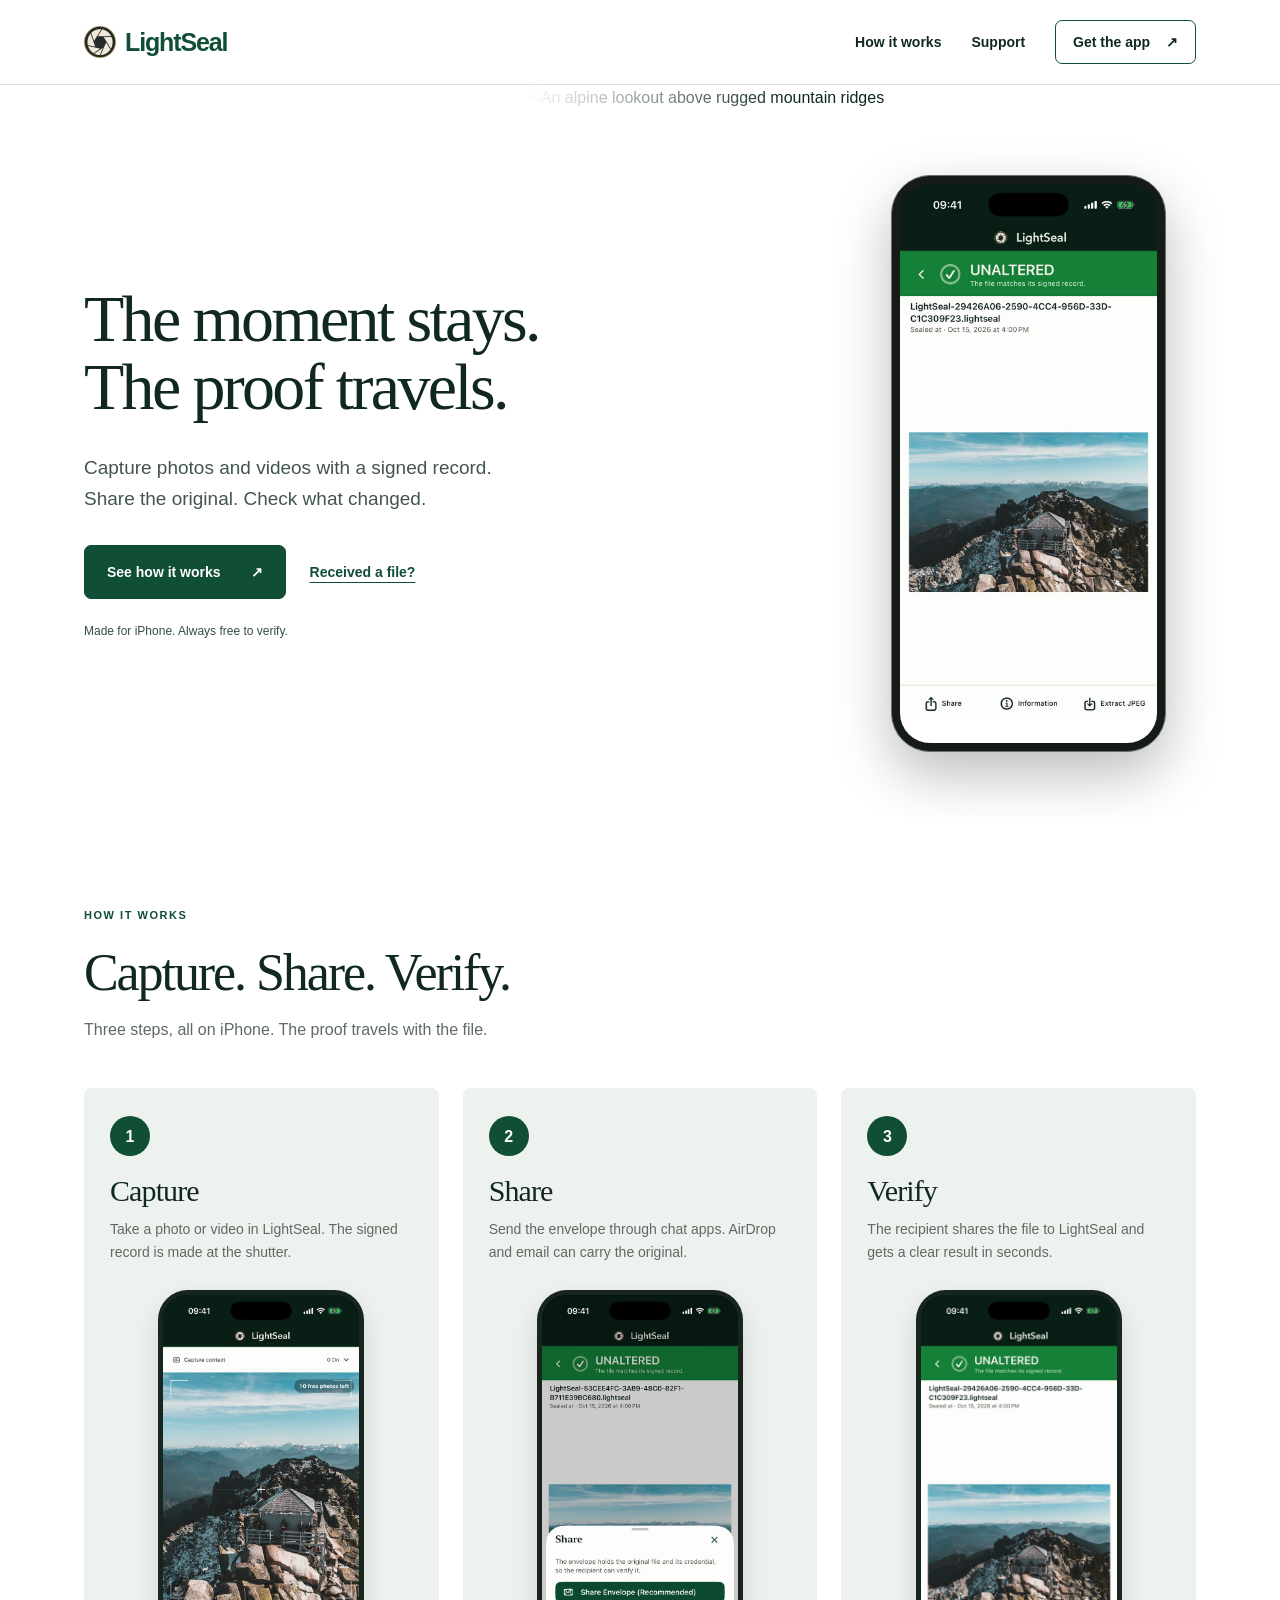
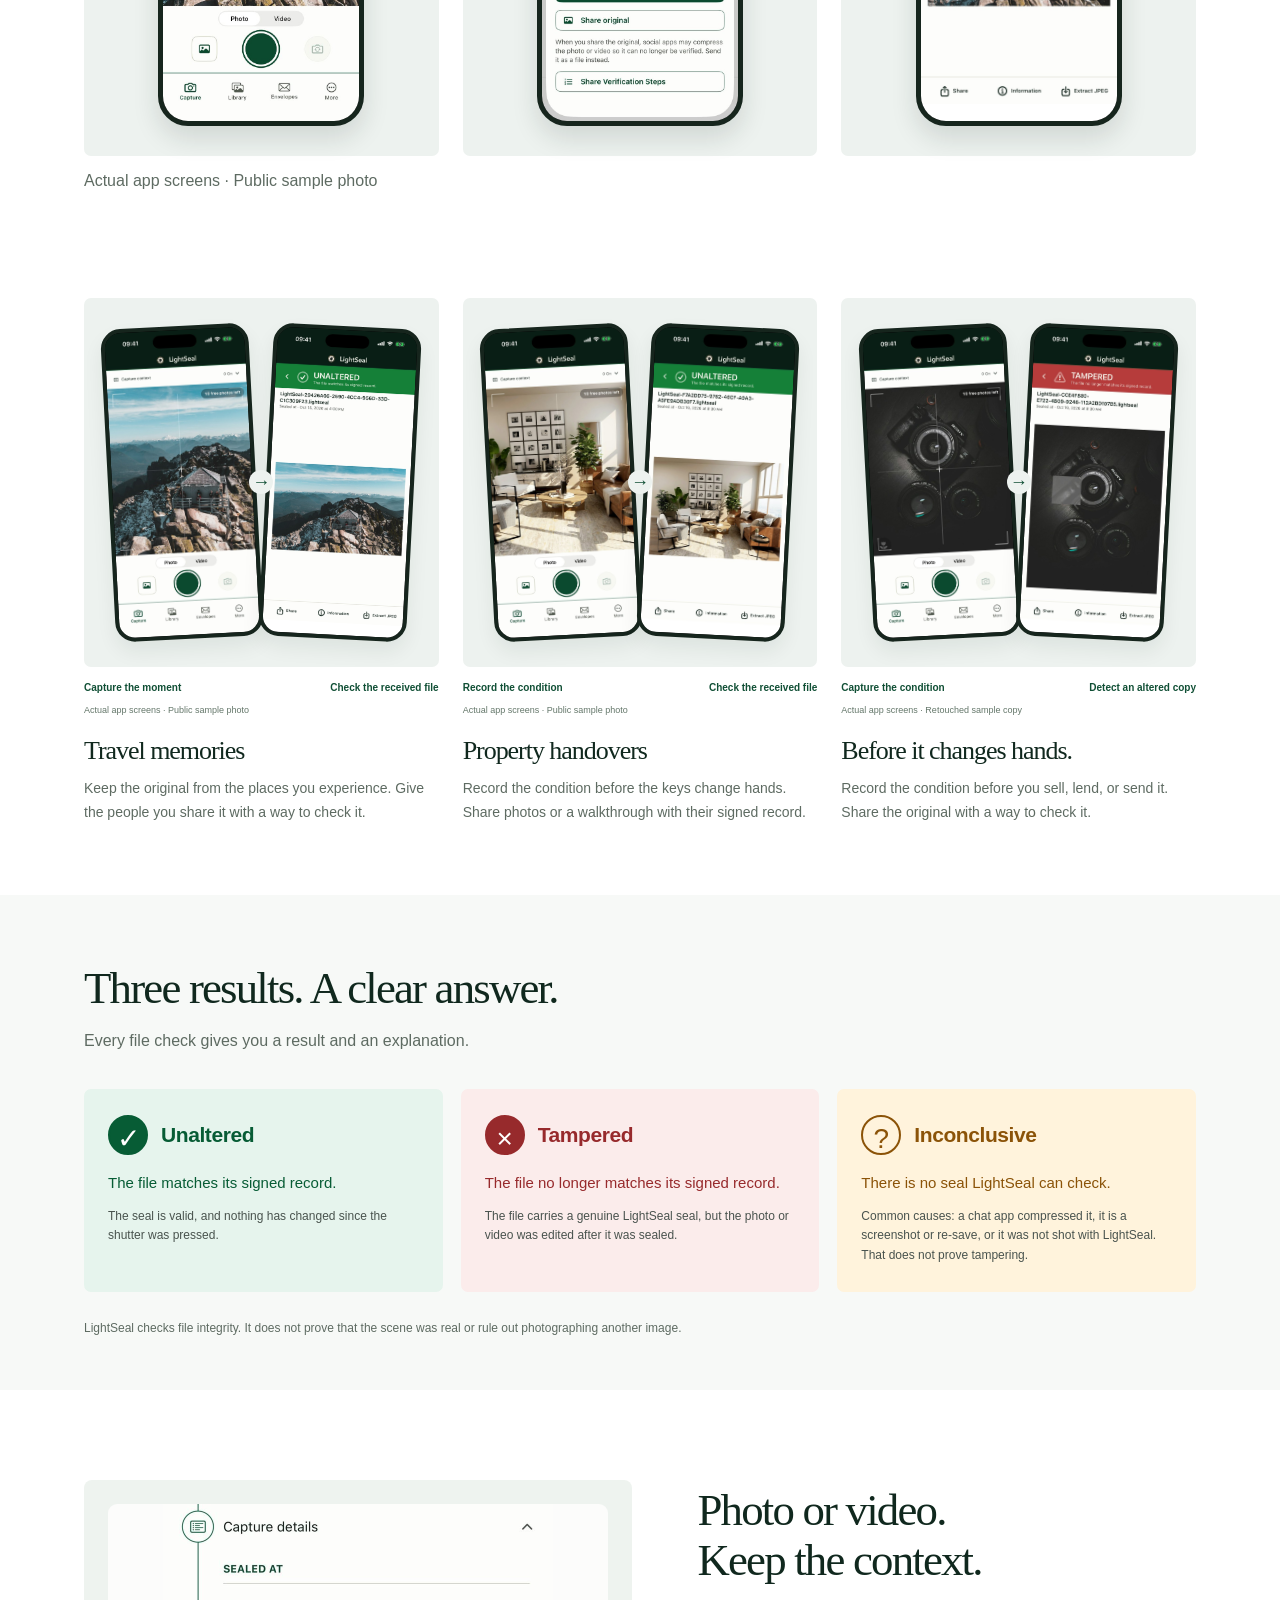
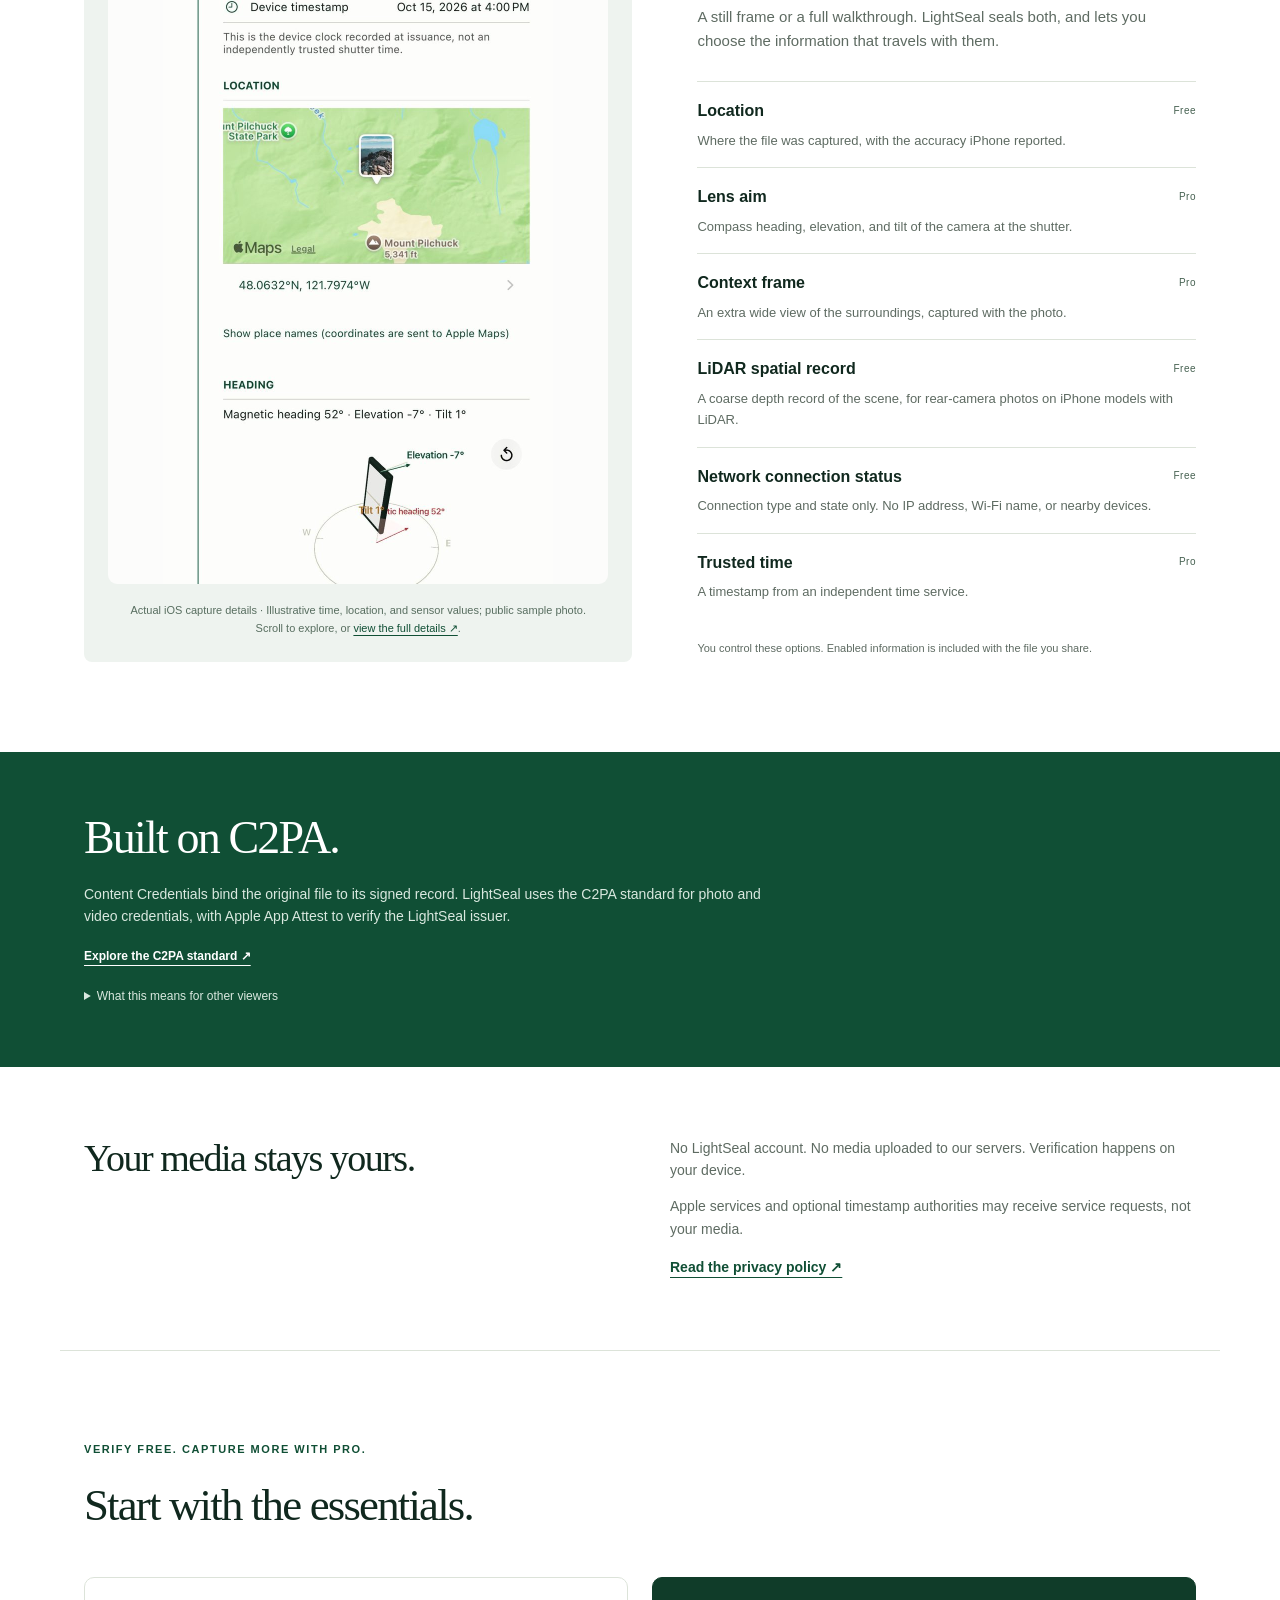
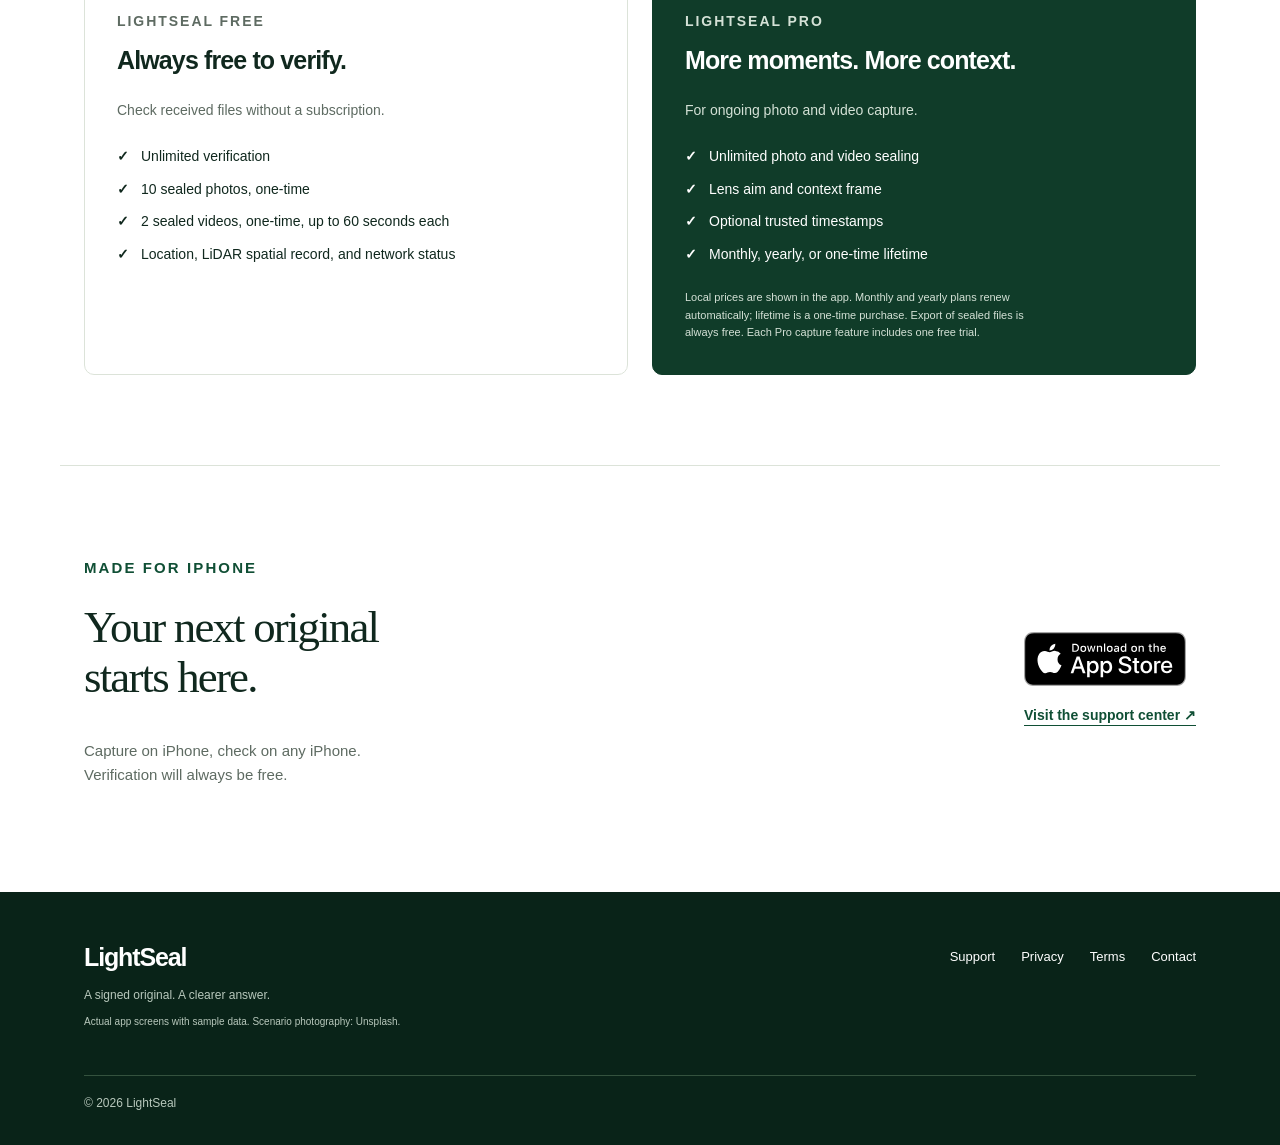
==== commit 03e12dc3: "Use the LightSeal aperture mark in the header and favicon Co-authored-by: Cursor <cursoragent@cursor" ====
--- a/index.html
+++ b/index.html
@@ -1,4 +1,4 @@
-<!doctype html><html lang="en"><head><meta charset="utf-8"><meta name="viewport" content="width=device-width,initial-scale=1"><meta name="theme-color" content="#092318"><title>LightSeal — The moment stays. The proof travels.</title><link rel="canonical" href="https://sirouni.github.io/lightseal/"><meta name="description" content="Capture signed photos and videos. Share the original in an envelope and check whether it has changed. Verification is always free."><link rel="icon" href="favicon.svg" type="image/svg+xml"><link rel="stylesheet" href="marketing.css?v=2"><link rel="stylesheet" href="campaign.css?v=11"><script src="site.js?v=2" defer></script></head><body><a class="skip" href="#main">Skip to content</a><header class="site-nav"><div class="nav-inner"><a class="brand" href="./" aria-label="LightSeal home"><svg viewBox="0 0 32 32" aria-hidden="true"><path d="M16 2 28 8v9c0 7-12 13-12 13S4 24 4 17V8Z" fill="currentColor"/><path d="m10 16 4 4 8-9" fill="none" stroke="#fff" stroke-width="2.6" stroke-linecap="round" stroke-linejoin="round"/></svg>LightSeal</a><nav aria-label="Main navigation"><a href="index.html#how-it-works">How it works</a><a href="support.html">Support</a><a class="nav-cta" href="index.html#availability">Get the app <span aria-hidden="true">↗</span></a></nav></div></header><main id="main">
+<!doctype html><html lang="en"><head><meta charset="utf-8"><meta name="viewport" content="width=device-width,initial-scale=1"><meta name="theme-color" content="#092318"><title>LightSeal — The moment stays. The proof travels.</title><link rel="canonical" href="https://sirouni.github.io/lightseal/"><meta name="description" content="Capture signed photos and videos. Share the original in an envelope and check whether it has changed. Verification is always free."><link rel="icon" href="favicon.png" type="image/png"><link rel="apple-touch-icon" href="apple-touch-icon.png"><link rel="stylesheet" href="marketing.css?v=3"><link rel="stylesheet" href="campaign.css?v=11"><script src="site.js?v=2" defer></script></head><body><a class="skip" href="#main">Skip to content</a><header class="site-nav"><div class="nav-inner"><a class="brand" href="./" aria-label="LightSeal home"><img src="assets/logo-mark.png" alt="" width="32" height="32">LightSeal</a><nav aria-label="Main navigation"><a href="index.html#how-it-works">How it works</a><a href="support.html">Support</a><a class="nav-cta" href="index.html#availability">Get the app <span aria-hidden="true">↗</span></a></nav></div></header><main id="main">
 <section class="campaign-hero"><img class="hero-landscape" src="https://images.unsplash.com/photo-1542909641-685276eca7b2?auto=format&amp;fit=crop&amp;w=1800&amp;q=85" alt="An alpine lookout above rugged mountain ridges" fetchpriority="high"><div class="campaign-inner"><div class="campaign-copy"><h1>The moment stays.<br>The proof travels.</h1><p>Capture photos and videos with a signed record.<br>Share the original. Check what changed.</p><div class="hero-actions"><a class="button primary" href="#how-it-works">See how it works <span aria-hidden="true">↗</span></a><a class="text-link" href="support.html#verify">Received a file?</a></div><p class="hero-fine">Made for iPhone. Always free to verify.</p></div><div class="campaign-phone"><div class="phone-screen"><img class="phone-shot" src="assets/app/verify-travel.jpg?v=8" alt="LightSeal verification screen showing a sealed mountain photo as Unaltered" width="828" height="1800" fetchpriority="high"></div></div></div></section>
 <section class="steps-section section" id="how-it-works" aria-labelledby="steps-title"><div class="section-heading"><p class="eyebrow">HOW IT WORKS</p><h2 id="steps-title">Capture. Share. Verify.</h2><p>Three steps, all on iPhone. The proof travels with the file.</p></div><ol class="steps-grid"><li><span class="step-num">1</span><h3>Capture</h3><p>Take a photo or video in LightSeal. The signed record is made at the shutter.</p><div class="step-phone"><img src="assets/app/camera-travel.jpg?v=9" alt="LightSeal camera framing a mountain lookout" width="603" height="1311" loading="lazy"></div></li><li><span class="step-num">2</span><h3>Share</h3><p>Send the envelope through chat apps. AirDrop and email can carry the original.</p><div class="step-phone"><img src="assets/app/share-travel.jpg?v=9" alt="LightSeal share options: Share Envelope (Recommended), Share original, Share Verification Steps" width="603" height="1311" loading="lazy"></div></li><li><span class="step-num">3</span><h3>Verify</h3><p>The recipient shares the file to LightSeal and gets a clear result in seconds.</p><div class="step-phone"><img src="assets/app/verify-travel.jpg?v=9" alt="LightSeal verification screen: Unaltered" width="603" height="1311" loading="lazy"></div></li></ol><p class="scene-disclaimer steps-note">Actual app screens · Public sample photo</p></section><section class="scenarios section" aria-labelledby="scenarios-title"><h2 id="scenarios-title" class="sr-only">For the moments worth keeping</h2><article><div class="scene-demo"><div class="scene-device capture-device"><img class="device-shot" src="assets/app/camera-travel.jpg?v=8" alt="LightSeal camera framing a mountain lookout" width="603" height="1311" loading="lazy"></div><span class="scene-flow" aria-hidden="true">→</span><div class="scene-device verify-device"><img class="device-shot" src="assets/app/verify-travel.jpg?v=8" alt="LightSeal verification screen: Unaltered" width="603" height="1311" loading="lazy"></div></div><div class="scene-labels"><span>Capture the moment</span><span>Check the received file</span></div><p class="scene-disclaimer">Actual app screens · Public sample photo</p><h3>Travel memories</h3><p>Keep the original from the places you experience. Give the people you share it with a way to check it.</p></article><article><div class="scene-demo"><div class="scene-device capture-device"><img class="device-shot" src="assets/app/camera-handover.jpg?v=8" alt="LightSeal camera framing a living room before handover" width="603" height="1311" loading="lazy"></div><span class="scene-flow" aria-hidden="true">→</span><div class="scene-device verify-device"><img class="device-shot" src="assets/app/verify-handover.jpg?v=8" alt="LightSeal verification screen: Unaltered" width="603" height="1311" loading="lazy"></div></div><div class="scene-labels"><span>Record the condition</span><span>Check the received file</span></div><p class="scene-disclaimer">Actual app screens · Public sample photo</p><h3>Property handovers</h3><p>Record the condition before the keys change hands. Share photos or a walkthrough with their signed record.</p></article><article><div class="scene-demo"><div class="scene-device capture-device"><img class="device-shot" src="assets/app/camera-item.jpg?v=8" alt="LightSeal camera framing a camera before it is sold" width="603" height="1311" loading="lazy"></div><span class="scene-flow" aria-hidden="true">→</span><div class="scene-device verify-device"><img class="device-shot" src="assets/app/verify-item.jpg?v=8" alt="LightSeal verification screen: Tampered, on a copy with a retouched area" width="603" height="1311" loading="lazy"></div></div><div class="scene-labels"><span>Capture the condition</span><span>Detect an altered copy</span></div><p class="scene-disclaimer">Actual app screens · Retouched sample copy</p><h3>Before it changes hands.</h3><p>Record the condition before you sell, lend, or send it. Share the original with a way to check it.</p></article></section>
 <section class="all-results" id="results"><div class="section"><h2>Three results. A clear answer.</h2><p>Every file check gives you a result and an explanation.</p><div class="verdict-grid"><article class="verdict-card good"><div class="verdict-heading"><span class="verdict-symbol" aria-hidden="true">✓</span><h3>Unaltered</h3></div><p>The file matches its signed record.</p><small>The seal is valid, and nothing has changed since the shutter was pressed.</small></article><article class="verdict-card bad"><div class="verdict-heading"><span class="verdict-symbol" aria-hidden="true">×</span><h3>Tampered</h3></div><p>The file no longer matches its signed record.</p><small>The file carries a genuine LightSeal seal, but the photo or video was edited after it was sealed.</small></article><article class="verdict-card unsure"><div class="verdict-heading"><span class="verdict-symbol" aria-hidden="true">?</span><h3>Inconclusive</h3></div><p>There is no seal LightSeal can check.</p><small>Common causes: a chat app compressed it, it is a screenshot or re-save, or it was not shot with LightSeal. That does not prove tampering.</small></article></div><p class="boundary-note">LightSeal checks file integrity. It does not prove that the scene was real or rule out photographing another image.</p></div></section>
--- a/marketing.css
+++ b/marketing.css
@@ -1,10 +1,10 @@
 :root{--paper:#fafbf7;--ink:#10281e;--muted:#5e6b62;--green:#104f35;--line:#dce3d9;--pale:#edf2e8;--success:#178444;--amber:#88560c;--red:#a92f30;--max:1160px}
 *{box-sizing:border-box}html{scroll-behavior:smooth;scroll-padding-top:92px}body{margin:0;background:var(--paper);color:var(--ink);font-family:"Avenir Next",Avenir,-apple-system,BlinkMacSystemFont,"Segoe UI",sans-serif;font-size:16px;line-height:1.6;-webkit-font-smoothing:antialiased}a{color:inherit;text-decoration:none}button,input{font:inherit}button{cursor:pointer}img,svg{max-width:100%}h1,h2,h3,p{margin-top:0}h1,h2,h3{line-height:1.12;letter-spacing:-.035em}h1{font-size:clamp(42px,5.2vw,68px);font-weight:600}h2{font-size:clamp(32px,3.5vw,46px);font-weight:600}h3{font-size:22px;font-weight:600}p{color:var(--muted)}a:focus-visible,button:focus-visible,input:focus-visible,summary:focus-visible{outline:3px solid #b98427;outline-offset:5px}button:disabled{cursor:default}.skip{position:absolute;top:-100px;background:var(--green);color:white;padding:12px;z-index:20}.skip:focus{top:4px}.sr-only{position:absolute;width:1px;height:1px;padding:0;overflow:hidden;clip:rect(0,0,0,0);white-space:nowrap}
-.site-nav{border-bottom:1px solid var(--line);background:rgba(250,251,247,.96);position:sticky;top:0;z-index:10}.nav-inner{max-width:var(--max);margin:auto;min-height:84px;display:flex;align-items:center;justify-content:space-between;padding:0 24px;gap:24px}.brand{display:inline-flex;align-items:center;gap:9px;font-weight:650;font-size:25px;letter-spacing:-.045em;color:var(--green)}.brand svg{width:28px;height:32px}.nav-inner nav{display:flex;gap:30px;align-items:center;font-size:14px;font-weight:600}.nav-inner nav>a:hover,.text-link:hover{color:#268254}.nav-cta{border:1px solid var(--green);padding:10px 17px;border-radius:7px}.nav-cta span{margin-left:12px}.section{max-width:var(--max);margin:0 auto;padding:90px 24px}.eyebrow{font-size:11px;letter-spacing:.14em;font-weight:700;color:var(--green);margin-bottom:22px;display:flex;align-items:center;gap:8px}.small-dot{width:6px;height:6px;border-radius:50%;background:var(--green)}.button{display:inline-flex;align-items:center;justify-content:center;gap:30px;border-radius:7px;padding:15px 22px;font-size:14px;font-weight:600;min-height:50px;transition:background .15s,transform .15s}.button:hover{transform:translateY(-2px)}.primary{background:var(--green);color:white;border:1px solid var(--green)}.primary:hover{background:#19724a}.secondary{border:1px solid var(--line);background:white;color:var(--green)}.text-link{display:inline-block;font-size:14px;font-weight:600;text-decoration:underline;text-underline-offset:5px;color:var(--green);background:none;border:0;padding:0}.hero-section{max-width:var(--max);margin:auto;display:grid;grid-template-columns:1.16fr 1fr;align-items:center;gap:24px;padding:65px 24px 80px;min-height:740px}.hero-copy{padding-bottom:34px}.hero-copy h1{margin-bottom:24px}.hero-copy h1>span{color:var(--green)}.hero-description{max-width:485px;font-size:18px;line-height:1.7;margin-bottom:30px}.hero-actions{display:flex;align-items:center;gap:24px;flex-wrap:wrap}.hero-facts{margin-top:28px;display:flex;flex-direction:column;gap:6px;font-size:12px;color:var(--muted)}.hero-facts b{color:var(--green);margin-right:7px}.hero-visual{position:relative;padding:5px 24px 20px;display:flex;justify-content:center;align-items:center;min-width:0}.orbit{position:absolute;border:1px solid #dbe3d5;border-radius:50%;pointer-events:none}.orbit-one{width:430px;height:430px}.orbit-two{width:490px;height:490px;border-style:dashed;opacity:.6}.phone{position:relative;width:280px;padding:8px;background:#152019;border:1px solid #708276;border-radius:38px;box-shadow:0 26px 65px #10281e1a,0 7px 10px #10281e12;transform:rotate(3deg);flex-shrink:0}.phone-screen{overflow:hidden;background:white;border-radius:30px}.phone-top{display:flex;align-items:center;justify-content:space-between;background:#092318;color:white;height:34px;font-size:9px;padding:0 16px}.island{width:75px;height:19px;background:#000;border-radius:12px}.phone-brand{background:#092318;color:#fafbf7;text-align:center;font-size:17px;font-weight:600;letter-spacing:-.04em;padding:9px 0 13px}.phone-verdict{display:flex;align-items:center;gap:11px;padding:13px 16px;background:var(--success);color:white}.check-circle{display:grid;place-items:center;background:white;color:var(--success);border-radius:50%;width:30px;height:30px;font-size:23px;flex-shrink:0}.phone-verdict strong{display:block;font-size:16px;line-height:1.3}.phone-verdict small{font-size:9px}.phone-filename{padding:10px 12px 8px;line-height:1.6}.phone-filename strong{display:block;font-size:11px}.phone-filename span{font-size:9px;color:var(--muted)}.phone-photo{display:block;width:calc(100% - 24px);height:271px;object-fit:cover;margin:0 12px;border-radius:5px}.phone-thumbs{display:flex;gap:5px;padding:10px 12px}.phone-thumbs img{width:calc((100% - 15px)/4);height:46px;object-fit:cover;border-radius:4px}.phone-thumbs img:first-child{outline:2px solid var(--success);outline-offset:1px}.phone-thumbs img:nth-child(2){object-position:right}.phone-thumbs img:nth-child(3){filter:brightness(.8)}.phone-thumbs img:nth-child(4){object-position:left}.phone-actions{display:flex;justify-content:space-around;padding:9px 0 18px;font-size:11px;color:var(--green);font-weight:600}.floating-note{position:absolute;bottom:64px;left:0;display:flex;align-items:center;gap:12px;border:1px solid #dce3d9;border-radius:10px;background:white;padding:14px 18px;box-shadow:0 12px 35px #10281e0d;font-size:12px;transform:rotate(-3deg)}.floating-note strong,.floating-note small{display:block}.floating-note small{font-size:10px;color:var(--muted)}.note-icon{display:grid;place-items:center;width:28px;height:28px;border-radius:50%;background:var(--pale);color:var(--green);font-weight:bold}.visual-caption{position:absolute;bottom:-18px;font-size:10px;letter-spacing:.04em;color:var(--muted)}.workflow{border-top:1px solid var(--line)}.section-heading{max-width:575px;margin-bottom:46px}.section-heading>p:last-child{max-width:440px}.steps-grid{display:grid;grid-template-columns:repeat(3,1fr);gap:44px}.steps-grid article{border-top:1px solid #cbd6c7;padding-top:18px;position:relative}.step-number{color:var(--muted);font-size:11px;letter-spacing:.05em}.step-symbol{font-size:36px;height:72px;color:var(--green);line-height:72px}.steps-grid h3{font-size:20px}.steps-grid p{font-size:14px;max-width:300px}.results-section{display:grid;grid-template-columns:1fr 1.05fr;gap:70px;border-top:1px solid var(--line)}.results-copy>p:not(.eyebrow){max-width:395px;font-size:15px}.result-options{display:flex;flex-direction:column;align-items:flex-start;gap:10px;margin-top:30px}.result-options button{border:0;background:transparent;color:var(--muted);padding:9px 16px 9px 0;font-size:15px;display:flex;align-items:center;gap:12px}.result-options button>span{display:grid;place-items:center;font-size:14px;width:25px;height:25px;border:1px solid var(--line);border-radius:50%;font-weight:700}.result-options button[aria-pressed=true]{color:var(--green);font-weight:600}.result-options button[aria-pressed=true]>span{background:var(--green);color:white;border-color:var(--green)}.result-demo{align-self:center;background:white;border:1px solid var(--line);border-radius:15px;overflow:hidden;box-shadow:0 14px 32px #10281e06}.result-demo-top{display:flex;align-items:center;justify-content:space-between;gap:8px;padding:20px 22px;font-size:9px;letter-spacing:.12em;color:var(--muted)}.demo-tag{font-size:9px;letter-spacing:0;background:var(--pale);padding:3px 7px;border-radius:4px}.result-band{padding:28px 24px;display:flex;align-items:center;gap:16px;color:white;min-height:130px}.result-band.unmodified{background:var(--success)}.result-band.tampered{background:var(--red)}.result-band.unknown{background:var(--amber)}.result-band>span{display:grid;place-items:center;width:40px;height:40px;border:2px solid #ffffffb8;border-radius:50%;font-size:28px;flex-shrink:0}.result-band h3{margin-bottom:5px;letter-spacing:-.02em;font-size:26px}.result-band p{color:white;margin:0;font-size:13px}.result-demo>p{padding:24px 24px 10px;font-size:14px;min-height:107px}.result-boundary{margin:0 24px 24px;padding-top:16px;border-top:1px solid var(--line);font-size:12px}.result-boundary p{margin:5px 0 0;font-size:12px}.privacy-section{display:grid;grid-template-columns:60px 1.2fr .75fr;gap:30px;border-top:1px solid var(--line)}.privacy-mark{font-size:50px;line-height:1;color:var(--green)}.privacy-section h2{font-size:36px}.privacy-section p{font-size:14px;max-width:490px}.privacy-section aside{padding:26px;background:var(--pale);border-radius:9px;align-self:center}.privacy-section aside h3{font-size:19px}.privacy-section aside p{font-size:12px}.plans-section{border-top:1px solid var(--line)}.plans-grid{display:grid;grid-template-columns:1fr 1fr;gap:24px}.plans-grid article{padding:32px;border:1px solid var(--line);border-radius:10px;background:white}.plans-grid .pro-plan{background:#103c29;color:white;border-color:#103c29}.plans-grid .pro-plan p{color:#d4e1d6}.plan-kicker{font-size:11px;letter-spacing:.14em;font-weight:700}.plans-grid h3{font-size:25px}.plans-grid p{font-size:14px}.plans-grid ul{list-style:none;padding:0;margin:24px 0;font-size:14px}.plans-grid li{margin:10px 0;display:flex;gap:12px}.plans-grid li:before{content:"✓";font-weight:700}.plans-grid .plan-fine{font-size:11px;max-width:375px;margin:0}.download-section{border-top:1px solid var(--line);display:flex;justify-content:space-between;gap:40px;align-items:center}.download-section p{font-size:15px}.download-actions{display:flex;flex-direction:column;gap:18px;align-items:flex-start}.store-pending{display:flex;gap:18px;align-items:center;background:var(--ink);color:white;padding:12px 22px;border-radius:10px}.store-pending>span:first-child{font-size:32px}.store-pending small,.store-pending strong{display:block}.store-pending small{font-size:8px;letter-spacing:.06em}.store-pending strong{font-size:23px;line-height:1.15}.site-footer{background:#092318;color:white}.footer-inner{max-width:var(--max);margin:auto;padding:45px 24px 22px;display:grid;grid-template-columns:1fr 1fr;gap:22px}.site-footer .brand{color:white}.site-footer p{color:#b8c8bc;font-size:12px;margin:9px 0}.site-footer nav{display:flex;flex-wrap:wrap;gap:26px;justify-content:flex-end;align-items:flex-start;font-size:13px;padding-top:10px}.site-footer a:hover{text-decoration:underline}.copyright{grid-column:1/-1;border-top:1px solid #34523e;padding-top:18px!important;margin-top:14px!important}
+.site-nav{border-bottom:1px solid var(--line);background:rgba(250,251,247,.96);position:sticky;top:0;z-index:10}.nav-inner{max-width:var(--max);margin:auto;min-height:84px;display:flex;align-items:center;justify-content:space-between;padding:0 24px;gap:24px}.brand{display:inline-flex;align-items:center;gap:9px;font-weight:650;font-size:25px;letter-spacing:-.045em;color:var(--green)}.brand img{display:block;width:32px;height:32px}.nav-inner nav{display:flex;gap:30px;align-items:center;font-size:14px;font-weight:600}.nav-inner nav>a:hover,.text-link:hover{color:#268254}.nav-cta{border:1px solid var(--green);padding:10px 17px;border-radius:7px}.nav-cta span{margin-left:12px}.section{max-width:var(--max);margin:0 auto;padding:90px 24px}.eyebrow{font-size:11px;letter-spacing:.14em;font-weight:700;color:var(--green);margin-bottom:22px;display:flex;align-items:center;gap:8px}.small-dot{width:6px;height:6px;border-radius:50%;background:var(--green)}.button{display:inline-flex;align-items:center;justify-content:center;gap:30px;border-radius:7px;padding:15px 22px;font-size:14px;font-weight:600;min-height:50px;transition:background .15s,transform .15s}.button:hover{transform:translateY(-2px)}.primary{background:var(--green);color:white;border:1px solid var(--green)}.primary:hover{background:#19724a}.secondary{border:1px solid var(--line);background:white;color:var(--green)}.text-link{display:inline-block;font-size:14px;font-weight:600;text-decoration:underline;text-underline-offset:5px;color:var(--green);background:none;border:0;padding:0}.hero-section{max-width:var(--max);margin:auto;display:grid;grid-template-columns:1.16fr 1fr;align-items:center;gap:24px;padding:65px 24px 80px;min-height:740px}.hero-copy{padding-bottom:34px}.hero-copy h1{margin-bottom:24px}.hero-copy h1>span{color:var(--green)}.hero-description{max-width:485px;font-size:18px;line-height:1.7;margin-bottom:30px}.hero-actions{display:flex;align-items:center;gap:24px;flex-wrap:wrap}.hero-facts{margin-top:28px;display:flex;flex-direction:column;gap:6px;font-size:12px;color:var(--muted)}.hero-facts b{color:var(--green);margin-right:7px}.hero-visual{position:relative;padding:5px 24px 20px;display:flex;justify-content:center;align-items:center;min-width:0}.orbit{position:absolute;border:1px solid #dbe3d5;border-radius:50%;pointer-events:none}.orbit-one{width:430px;height:430px}.orbit-two{width:490px;height:490px;border-style:dashed;opacity:.6}.phone{position:relative;width:280px;padding:8px;background:#152019;border:1px solid #708276;border-radius:38px;box-shadow:0 26px 65px #10281e1a,0 7px 10px #10281e12;transform:rotate(3deg);flex-shrink:0}.phone-screen{overflow:hidden;background:white;border-radius:30px}.phone-top{display:flex;align-items:center;justify-content:space-between;background:#092318;color:white;height:34px;font-size:9px;padding:0 16px}.island{width:75px;height:19px;background:#000;border-radius:12px}.phone-brand{background:#092318;color:#fafbf7;text-align:center;font-size:17px;font-weight:600;letter-spacing:-.04em;padding:9px 0 13px}.phone-verdict{display:flex;align-items:center;gap:11px;padding:13px 16px;background:var(--success);color:white}.check-circle{display:grid;place-items:center;background:white;color:var(--success);border-radius:50%;width:30px;height:30px;font-size:23px;flex-shrink:0}.phone-verdict strong{display:block;font-size:16px;line-height:1.3}.phone-verdict small{font-size:9px}.phone-filename{padding:10px 12px 8px;line-height:1.6}.phone-filename strong{display:block;font-size:11px}.phone-filename span{font-size:9px;color:var(--muted)}.phone-photo{display:block;width:calc(100% - 24px);height:271px;object-fit:cover;margin:0 12px;border-radius:5px}.phone-thumbs{display:flex;gap:5px;padding:10px 12px}.phone-thumbs img{width:calc((100% - 15px)/4);height:46px;object-fit:cover;border-radius:4px}.phone-thumbs img:first-child{outline:2px solid var(--success);outline-offset:1px}.phone-thumbs img:nth-child(2){object-position:right}.phone-thumbs img:nth-child(3){filter:brightness(.8)}.phone-thumbs img:nth-child(4){object-position:left}.phone-actions{display:flex;justify-content:space-around;padding:9px 0 18px;font-size:11px;color:var(--green);font-weight:600}.floating-note{position:absolute;bottom:64px;left:0;display:flex;align-items:center;gap:12px;border:1px solid #dce3d9;border-radius:10px;background:white;padding:14px 18px;box-shadow:0 12px 35px #10281e0d;font-size:12px;transform:rotate(-3deg)}.floating-note strong,.floating-note small{display:block}.floating-note small{font-size:10px;color:var(--muted)}.note-icon{display:grid;place-items:center;width:28px;height:28px;border-radius:50%;background:var(--pale);color:var(--green);font-weight:bold}.visual-caption{position:absolute;bottom:-18px;font-size:10px;letter-spacing:.04em;color:var(--muted)}.workflow{border-top:1px solid var(--line)}.section-heading{max-width:575px;margin-bottom:46px}.section-heading>p:last-child{max-width:440px}.steps-grid{display:grid;grid-template-columns:repeat(3,1fr);gap:44px}.steps-grid article{border-top:1px solid #cbd6c7;padding-top:18px;position:relative}.step-number{color:var(--muted);font-size:11px;letter-spacing:.05em}.step-symbol{font-size:36px;height:72px;color:var(--green);line-height:72px}.steps-grid h3{font-size:20px}.steps-grid p{font-size:14px;max-width:300px}.results-section{display:grid;grid-template-columns:1fr 1.05fr;gap:70px;border-top:1px solid var(--line)}.results-copy>p:not(.eyebrow){max-width:395px;font-size:15px}.result-options{display:flex;flex-direction:column;align-items:flex-start;gap:10px;margin-top:30px}.result-options button{border:0;background:transparent;color:var(--muted);padding:9px 16px 9px 0;font-size:15px;display:flex;align-items:center;gap:12px}.result-options button>span{display:grid;place-items:center;font-size:14px;width:25px;height:25px;border:1px solid var(--line);border-radius:50%;font-weight:700}.result-options button[aria-pressed=true]{color:var(--green);font-weight:600}.result-options button[aria-pressed=true]>span{background:var(--green);color:white;border-color:var(--green)}.result-demo{align-self:center;background:white;border:1px solid var(--line);border-radius:15px;overflow:hidden;box-shadow:0 14px 32px #10281e06}.result-demo-top{display:flex;align-items:center;justify-content:space-between;gap:8px;padding:20px 22px;font-size:9px;letter-spacing:.12em;color:var(--muted)}.demo-tag{font-size:9px;letter-spacing:0;background:var(--pale);padding:3px 7px;border-radius:4px}.result-band{padding:28px 24px;display:flex;align-items:center;gap:16px;color:white;min-height:130px}.result-band.unmodified{background:var(--success)}.result-band.tampered{background:var(--red)}.result-band.unknown{background:var(--amber)}.result-band>span{display:grid;place-items:center;width:40px;height:40px;border:2px solid #ffffffb8;border-radius:50%;font-size:28px;flex-shrink:0}.result-band h3{margin-bottom:5px;letter-spacing:-.02em;font-size:26px}.result-band p{color:white;margin:0;font-size:13px}.result-demo>p{padding:24px 24px 10px;font-size:14px;min-height:107px}.result-boundary{margin:0 24px 24px;padding-top:16px;border-top:1px solid var(--line);font-size:12px}.result-boundary p{margin:5px 0 0;font-size:12px}.privacy-section{display:grid;grid-template-columns:60px 1.2fr .75fr;gap:30px;border-top:1px solid var(--line)}.privacy-mark{font-size:50px;line-height:1;color:var(--green)}.privacy-section h2{font-size:36px}.privacy-section p{font-size:14px;max-width:490px}.privacy-section aside{padding:26px;background:var(--pale);border-radius:9px;align-self:center}.privacy-section aside h3{font-size:19px}.privacy-section aside p{font-size:12px}.plans-section{border-top:1px solid var(--line)}.plans-grid{display:grid;grid-template-columns:1fr 1fr;gap:24px}.plans-grid article{padding:32px;border:1px solid var(--line);border-radius:10px;background:white}.plans-grid .pro-plan{background:#103c29;color:white;border-color:#103c29}.plans-grid .pro-plan p{color:#d4e1d6}.plan-kicker{font-size:11px;letter-spacing:.14em;font-weight:700}.plans-grid h3{font-size:25px}.plans-grid p{font-size:14px}.plans-grid ul{list-style:none;padding:0;margin:24px 0;font-size:14px}.plans-grid li{margin:10px 0;display:flex;gap:12px}.plans-grid li:before{content:"✓";font-weight:700}.plans-grid .plan-fine{font-size:11px;max-width:375px;margin:0}.download-section{border-top:1px solid var(--line);display:flex;justify-content:space-between;gap:40px;align-items:center}.download-section p{font-size:15px}.download-actions{display:flex;flex-direction:column;gap:18px;align-items:flex-start}.store-pending{display:flex;gap:18px;align-items:center;background:var(--ink);color:white;padding:12px 22px;border-radius:10px}.store-pending>span:first-child{font-size:32px}.store-pending small,.store-pending strong{display:block}.store-pending small{font-size:8px;letter-spacing:.06em}.store-pending strong{font-size:23px;line-height:1.15}.site-footer{background:#092318;color:white}.footer-inner{max-width:var(--max);margin:auto;padding:45px 24px 22px;display:grid;grid-template-columns:1fr 1fr;gap:22px}.site-footer .brand{color:white}.site-footer p{color:#b8c8bc;font-size:12px;margin:9px 0}.site-footer nav{display:flex;flex-wrap:wrap;gap:26px;justify-content:flex-end;align-items:flex-start;font-size:13px;padding-top:10px}.site-footer a:hover{text-decoration:underline}.copyright{grid-column:1/-1;border-top:1px solid #34523e;padding-top:18px!important;margin-top:14px!important}
 .support-hero{padding-top:72px;padding-bottom:55px}.support-hero h1{font-size:clamp(40px,5vw,60px)}.support-hero h1 span{color:var(--green)}.support-hero>p:not(.eyebrow){max-width:580px;font-size:17px}.search-box{max-width:650px;border:1px solid #ccd8ca;border-radius:8px;background:white;display:flex;align-items:center;gap:15px;padding:17px 20px;margin-top:32px}.search-box svg{width:20px;flex-shrink:0;color:var(--green)}.search-box input{width:100%;min-width:0;border:0;outline:none;background:transparent;color:var(--ink);font-size:15px}.search-box:focus-within{outline:2px solid var(--green);outline-offset:2px}.search-box input:focus-visible{outline:none}.verify-guide{border-top:1px solid var(--line);display:grid;grid-template-columns:1fr 1fr;gap:65px;padding-top:62px;padding-bottom:62px}.verify-guide h2{font-size:34px}.verify-guide p{font-size:14px}.verify-guide ol{list-style:none;padding:0;margin:0;display:flex;flex-direction:column;gap:22px}.verify-guide li{display:flex;gap:16px}.verify-guide li>span{flex-shrink:0;display:grid;place-items:center;width:28px;height:28px;font-size:12px;border:1px solid var(--line);border-radius:50%;color:var(--green)}.verify-guide h3{font-size:18px;margin-bottom:8px}.verify-guide li p{margin:0}.faq-section{border-top:1px solid var(--line);padding-top:62px}.faq-heading{display:flex;align-items:flex-end;justify-content:space-between;gap:20px}.faq-heading h2{margin-bottom:26px}.faq-heading>p{font-size:12px;padding-bottom:13px}.faq-filters{display:flex;flex-wrap:wrap;gap:8px;margin-bottom:32px}.faq-filters button{border:1px solid var(--line);background:white;color:var(--green);padding:8px 15px;border-radius:30px;font-size:12px}.faq-filters button[aria-pressed=true]{background:var(--green);border-color:var(--green);color:white}.faq-item{border-top:1px solid var(--line);padding:0 2px}.faq-item:last-child{border-bottom:1px solid var(--line)}.faq-item summary{cursor:pointer;display:flex;justify-content:space-between;gap:20px;list-style:none;padding:22px 0;font-size:16px;font-weight:600;line-height:1.4}.faq-item summary::-webkit-details-marker{display:none}.faq-item summary span{font-size:23px;line-height:1;color:var(--green);font-weight:400}.faq-item[open] summary span{transform:rotate(45deg)}.faq-item p{max-width:850px;font-size:14px;line-height:1.8;padding:0 30px 18px 0;margin:0}.no-results{padding:30px 0}.contact-section{display:grid;grid-template-columns:1.3fr 1fr;gap:60px;border-top:1px solid var(--line)}.contact-section h2{font-size:38px}.contact-section p{font-size:14px;max-width:520px}.contact-section .contact-note{font-size:12px}.contact-actions{display:flex;flex-direction:column;align-items:flex-start;gap:16px;justify-content:center}.contact-actions .button{min-width:230px}.contact-actions .text-link{font-size:12px;margin-top:4px}
 .doc{max-width:800px;margin:0 auto;padding:65px 24px 90px}.doc h1{font-size:45px}.doc h2{font-size:26px;margin-top:35px}.doc a{text-decoration:underline;color:var(--green)}.doc p,.doc li{font-size:15px}.doc .lang-secondary{border-top:1px solid var(--line);margin-top:70px;padding-top:40px}
 [hidden]{display:none!important}
 @media(min-width:1350px){.hero-visual{padding-left:65px}.floating-note{left:28px}.hero-copy h1{font-size:68px}}
 @media(max-width:850px){.hero-section{grid-template-columns:1fr 1fr;padding-top:55px;min-height:650px}.hero-copy h1{font-size:44px}.hero-description{font-size:16px}.phone{width:240px}.phone-photo{height:232px}.floating-note{left:-10px;bottom:48px;padding:10px 14px}.orbit-one{width:310px;height:310px}.orbit-two{width:365px;height:365px}.hero-actions{gap:15px}.hero-actions .text-link{font-size:12px}.section{padding:65px 24px}.steps-grid{gap:22px}.results-section{gap:35px}.privacy-section{grid-template-columns:1fr 1fr;gap:25px}.privacy-mark{display:none}.privacy-section h2{font-size:30px}.contact-section{gap:35px}.nav-inner nav{gap:20px}}
-@media(max-width:600px){.nav-inner{min-height:72px;padding:0 20px;gap:10px}.brand{font-size:22px}.brand svg{width:24px}.nav-inner nav{gap:16px;font-size:12px}.nav-inner nav>a:first-child{display:none}.nav-cta{padding:8px 11px}.nav-cta span{margin-left:3px}.hero-section{display:flex;flex-direction:column;padding:44px 20px 58px;gap:32px;align-items:stretch}.hero-copy{padding:0}.hero-copy h1{font-size:clamp(32px,8.6vw,43px);letter-spacing:-.045em}.hero-description{font-size:16px;max-width:450px}.hero-actions{gap:20px}.hero-actions .text-link{font-size:13px}.hero-facts{font-size:11px}.hero-visual{max-width:440px;width:100%;margin:auto;padding:15px 20px 20px}.phone{width:262px}.phone-photo{height:254px}.floating-note{left:0;bottom:55px}.orbit-one{width:300px;height:300px}.orbit-two{width:340px;height:340px}.visual-caption{bottom:-13px}.section{padding:56px 20px}.section-heading{margin-bottom:32px}.steps-grid{grid-template-columns:1fr;gap:20px}.steps-grid article{display:grid;grid-template-columns:48px 1fr;column-gap:14px;padding-top:20px}.step-number{grid-column:1;grid-row:1;align-self:start;padding-top:8px}.step-symbol{display:none}.steps-grid h3{grid-column:2;margin-bottom:8px}.steps-grid p{grid-column:2;max-width:none}.results-section{grid-template-columns:1fr;gap:24px}.result-options{flex-direction:row;flex-wrap:wrap;gap:10px;margin-top:20px}.result-options button{font-size:12px;padding-right:0;gap:6px}.result-demo-top{padding:18px}.result-band{padding:24px 20px}.result-demo>p{padding:20px 20px 8px;min-height:90px}.result-boundary{margin:0 20px 20px}.privacy-section{grid-template-columns:1fr;gap:24px}.privacy-section h2{font-size:32px}.privacy-section aside{padding:22px}.plans-grid{grid-template-columns:1fr;gap:16px}.plans-grid article{padding:26px}.download-section{align-items:flex-start;flex-direction:column;gap:20px}.footer-inner{grid-template-columns:1fr;padding:34px 20px 20px}.site-footer nav{justify-content:flex-start;gap:24px}.copyright{grid-column:1}.support-hero h1{font-size:43px}.support-hero>p:not(.eyebrow){font-size:15px}.search-box{padding:15px;gap:10px}.search-box input{font-size:13px}.verify-guide{grid-template-columns:1fr;gap:25px}.verify-guide h2{font-size:30px}.faq-heading{align-items:center}.faq-heading h2{font-size:32px}.faq-filters{gap:6px}.faq-filters button{font-size:11px;padding:7px 11px}.faq-item summary{font-size:15px;padding:20px 0}.contact-section{grid-template-columns:1fr;gap:20px}.contact-section h2{font-size:32px}.contact-actions{align-items:stretch}.contact-actions .button{min-width:0}.doc{padding:45px 20px}.doc h1{font-size:36px}}
+@media(max-width:600px){.nav-inner{min-height:72px;padding:0 20px;gap:10px}.brand{font-size:22px}.brand img{width:28px;height:28px}.nav-inner nav{gap:16px;font-size:12px}.nav-inner nav>a:first-child{display:none}.nav-cta{padding:8px 11px}.nav-cta span{margin-left:3px}.hero-section{display:flex;flex-direction:column;padding:44px 20px 58px;gap:32px;align-items:stretch}.hero-copy{padding:0}.hero-copy h1{font-size:clamp(32px,8.6vw,43px);letter-spacing:-.045em}.hero-description{font-size:16px;max-width:450px}.hero-actions{gap:20px}.hero-actions .text-link{font-size:13px}.hero-facts{font-size:11px}.hero-visual{max-width:440px;width:100%;margin:auto;padding:15px 20px 20px}.phone{width:262px}.phone-photo{height:254px}.floating-note{left:0;bottom:55px}.orbit-one{width:300px;height:300px}.orbit-two{width:340px;height:340px}.visual-caption{bottom:-13px}.section{padding:56px 20px}.section-heading{margin-bottom:32px}.steps-grid{grid-template-columns:1fr;gap:20px}.steps-grid article{display:grid;grid-template-columns:48px 1fr;column-gap:14px;padding-top:20px}.step-number{grid-column:1;grid-row:1;align-self:start;padding-top:8px}.step-symbol{display:none}.steps-grid h3{grid-column:2;margin-bottom:8px}.steps-grid p{grid-column:2;max-width:none}.results-section{grid-template-columns:1fr;gap:24px}.result-options{flex-direction:row;flex-wrap:wrap;gap:10px;margin-top:20px}.result-options button{font-size:12px;padding-right:0;gap:6px}.result-demo-top{padding:18px}.result-band{padding:24px 20px}.result-demo>p{padding:20px 20px 8px;min-height:90px}.result-boundary{margin:0 20px 20px}.privacy-section{grid-template-columns:1fr;gap:24px}.privacy-section h2{font-size:32px}.privacy-section aside{padding:22px}.plans-grid{grid-template-columns:1fr;gap:16px}.plans-grid article{padding:26px}.download-section{align-items:flex-start;flex-direction:column;gap:20px}.footer-inner{grid-template-columns:1fr;padding:34px 20px 20px}.site-footer nav{justify-content:flex-start;gap:24px}.copyright{grid-column:1}.support-hero h1{font-size:43px}.support-hero>p:not(.eyebrow){font-size:15px}.search-box{padding:15px;gap:10px}.search-box input{font-size:13px}.verify-guide{grid-template-columns:1fr;gap:25px}.verify-guide h2{font-size:30px}.faq-heading{align-items:center}.faq-heading h2{font-size:32px}.faq-filters{gap:6px}.faq-filters button{font-size:11px;padding:7px 11px}.faq-item summary{font-size:15px;padding:20px 0}.contact-section{grid-template-columns:1fr;gap:20px}.contact-section h2{font-size:32px}.contact-actions{align-items:stretch}.contact-actions .button{min-width:0}.doc{padding:45px 20px}.doc h1{font-size:36px}}
 @media(prefers-reduced-motion:reduce){html{scroll-behavior:auto}*,*:before,*:after{transition:none!important;animation:none!important}}
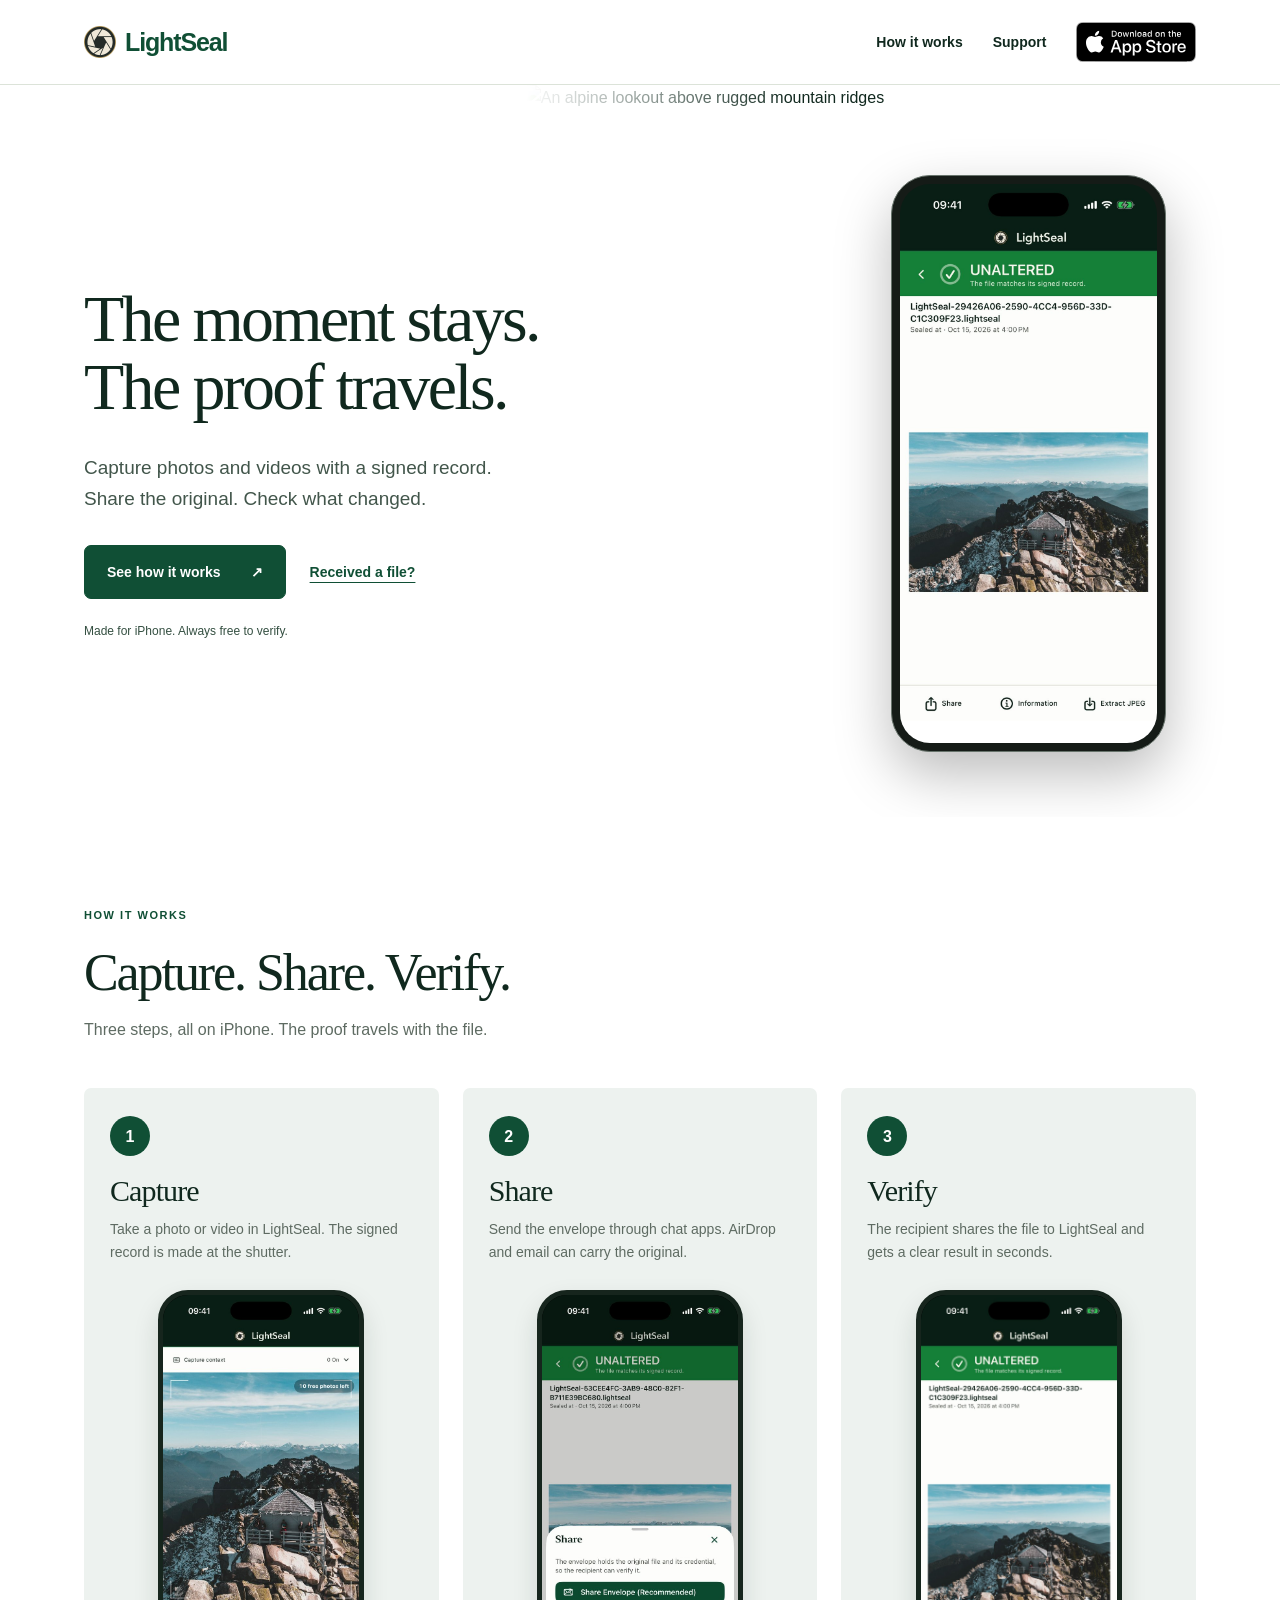
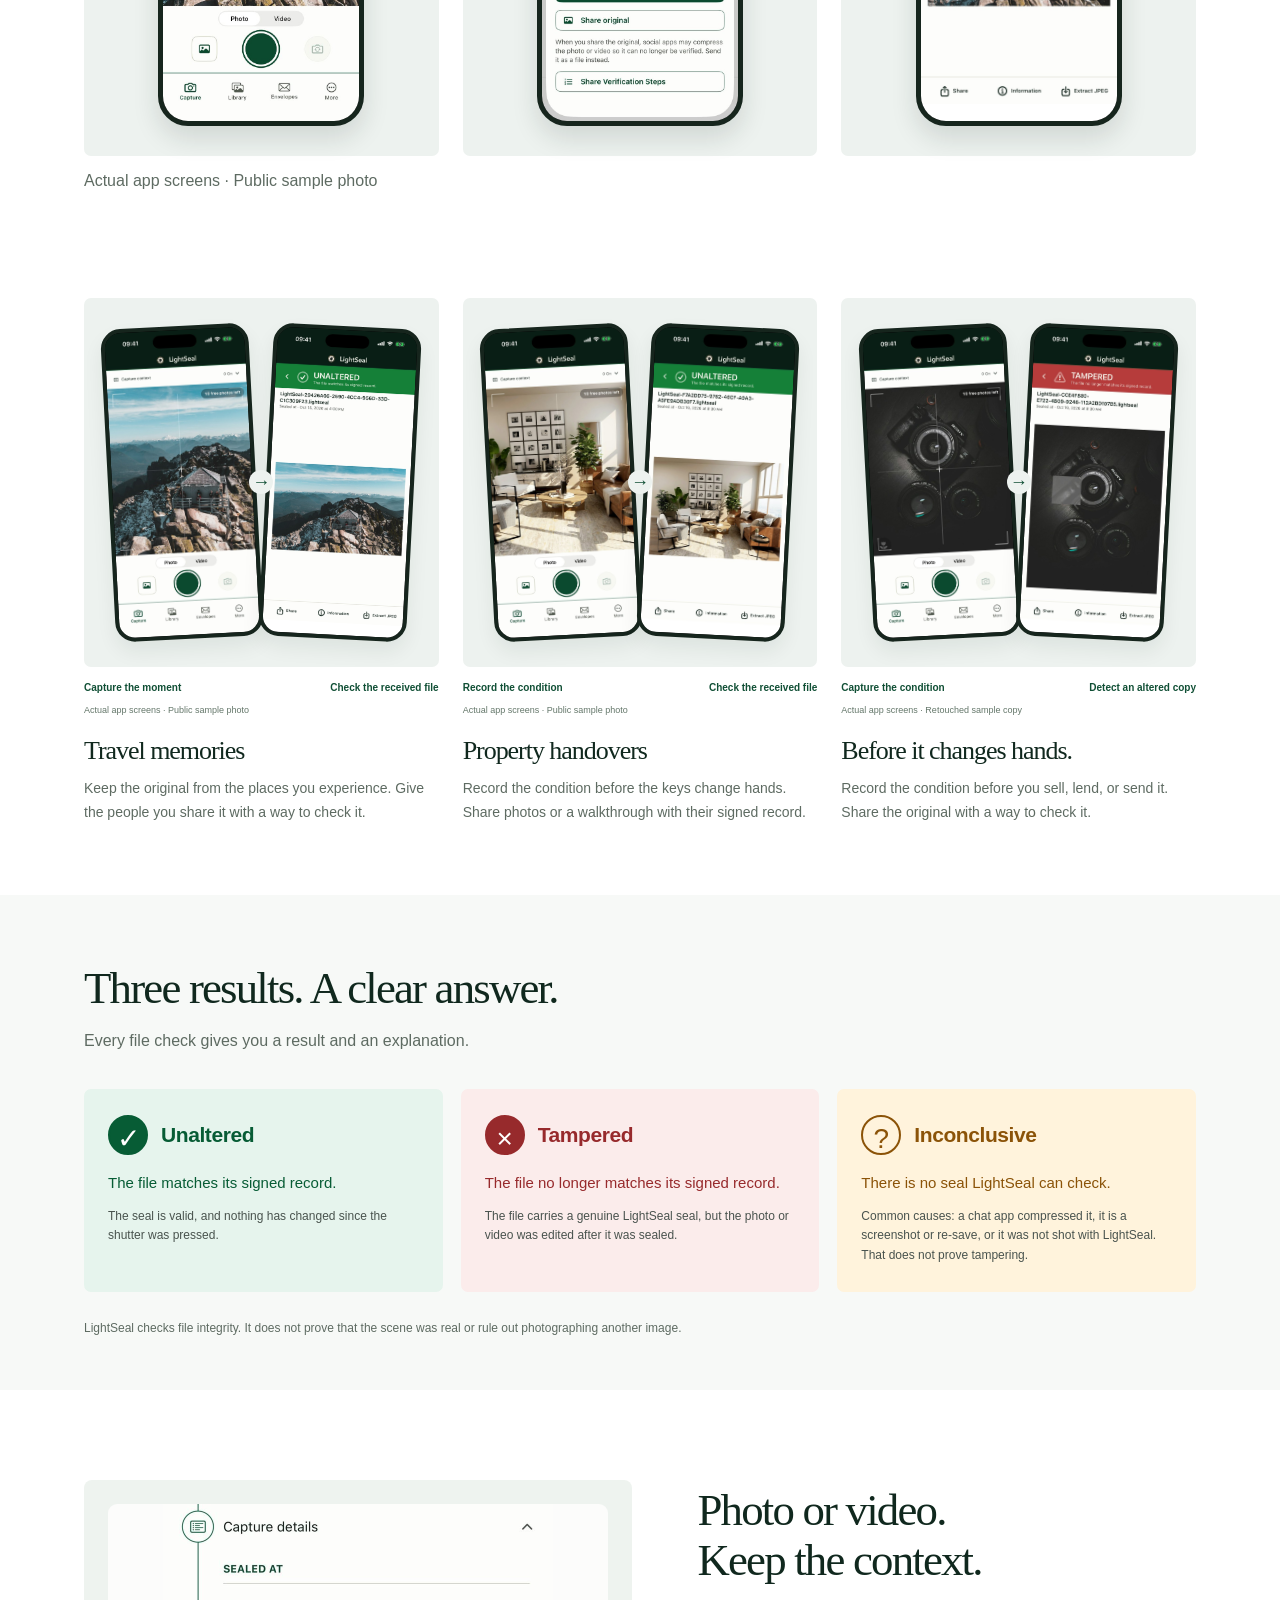
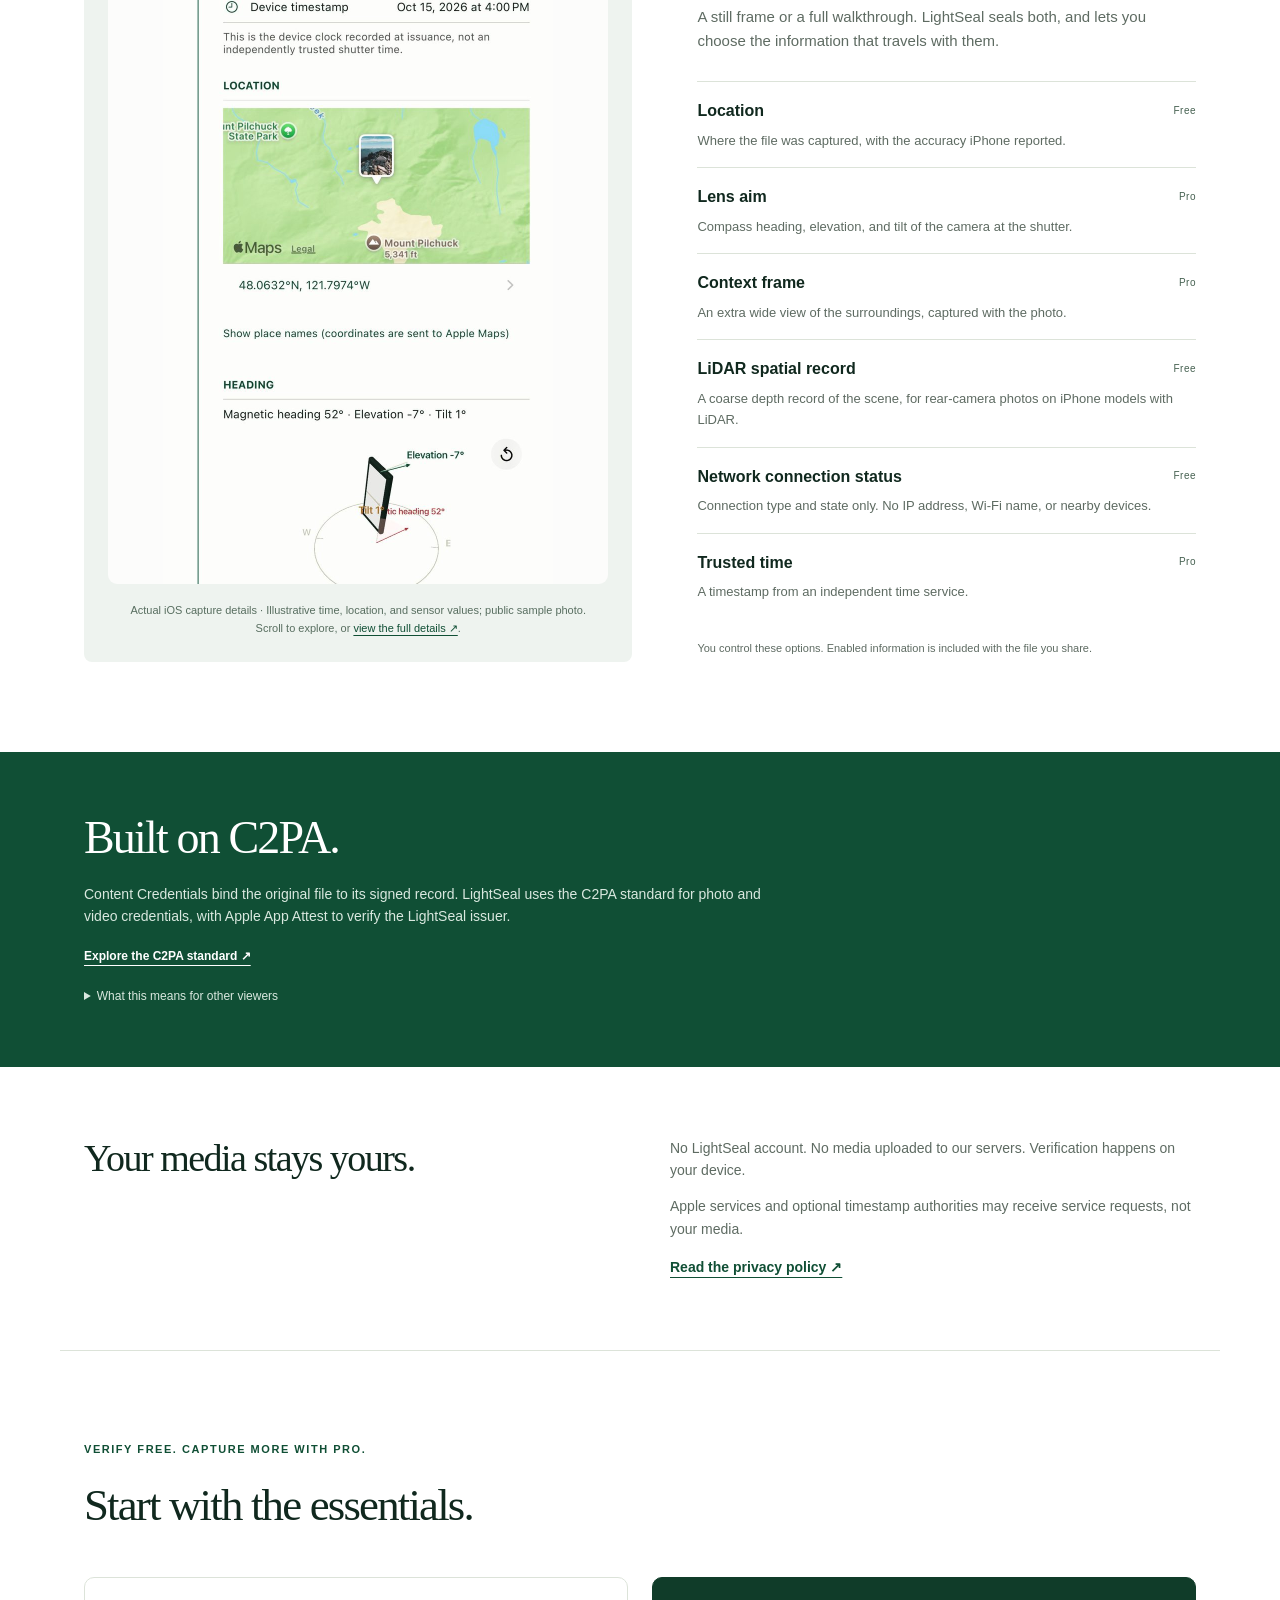
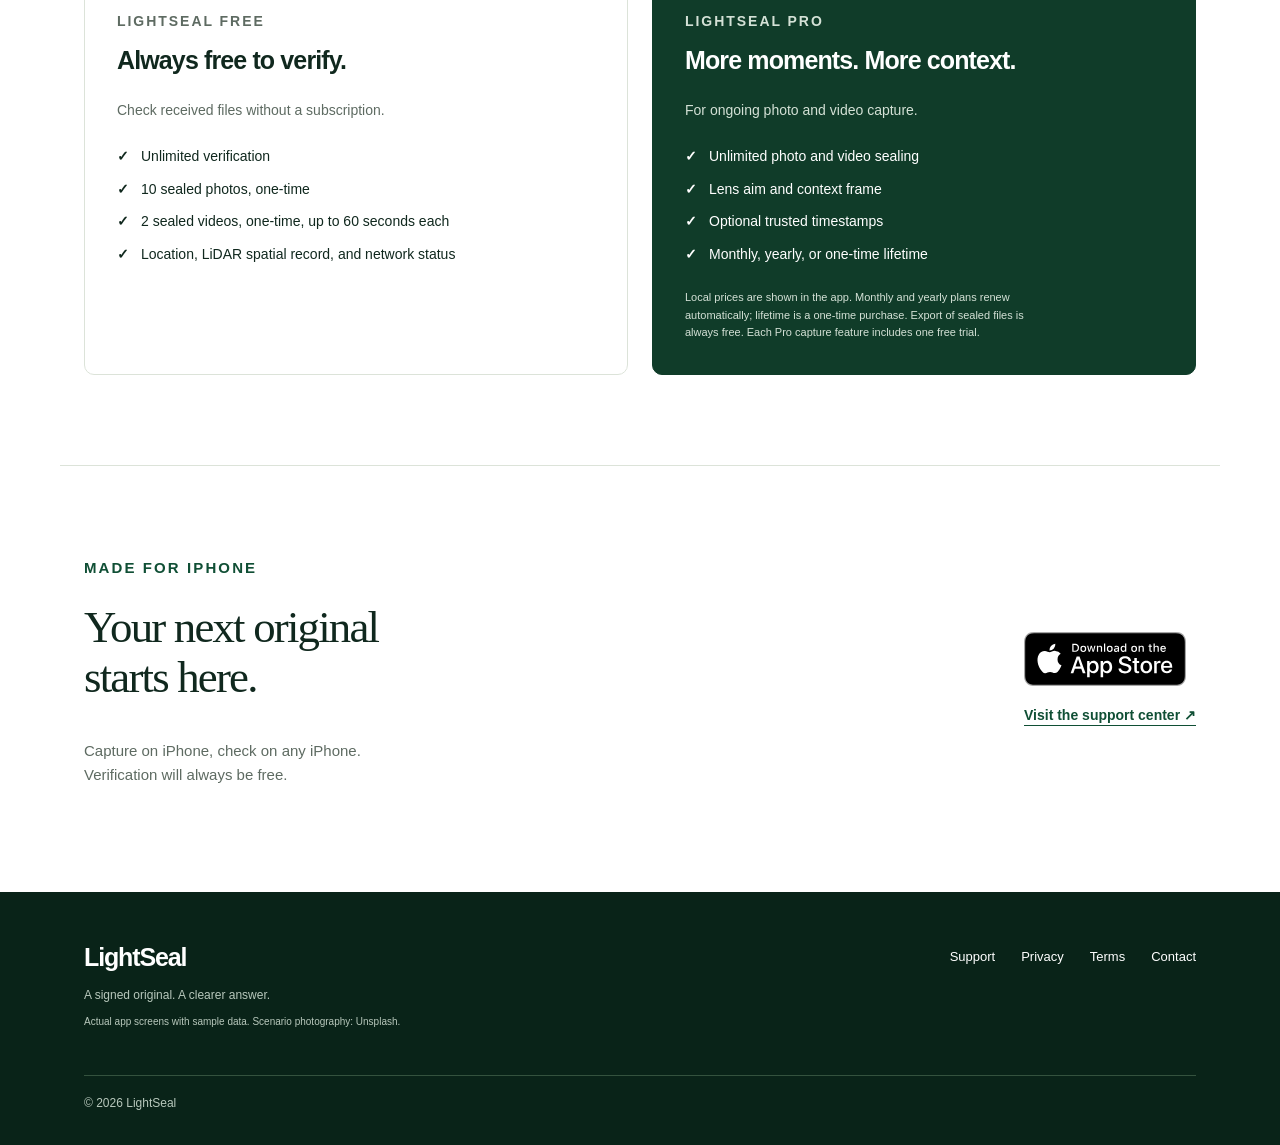
==== commit c1304ccb: "Use the App Store badge in the header Co-authored-by: Cursor <cursoragent@cursor.com>" ====
--- a/index.html
+++ b/index.html
@@ -1,4 +1,4 @@
-<!doctype html><html lang="en"><head><meta charset="utf-8"><meta name="viewport" content="width=device-width,initial-scale=1"><meta name="theme-color" content="#092318"><title>LightSeal — The moment stays. The proof travels.</title><link rel="canonical" href="https://sirouni.github.io/lightseal/"><meta name="description" content="Capture signed photos and videos. Share the original in an envelope and check whether it has changed. Verification is always free."><link rel="icon" href="favicon.png" type="image/png"><link rel="apple-touch-icon" href="apple-touch-icon.png"><link rel="stylesheet" href="marketing.css?v=3"><link rel="stylesheet" href="campaign.css?v=11"><script src="site.js?v=2" defer></script></head><body><a class="skip" href="#main">Skip to content</a><header class="site-nav"><div class="nav-inner"><a class="brand" href="./" aria-label="LightSeal home"><img src="assets/logo-mark.png" alt="" width="32" height="32">LightSeal</a><nav aria-label="Main navigation"><a href="index.html#how-it-works">How it works</a><a href="support.html">Support</a><a class="nav-cta" href="index.html#availability">Get the app <span aria-hidden="true">↗</span></a></nav></div></header><main id="main">
+<!doctype html><html lang="en"><head><meta charset="utf-8"><meta name="viewport" content="width=device-width,initial-scale=1"><meta name="theme-color" content="#092318"><title>LightSeal — The moment stays. The proof travels.</title><link rel="canonical" href="https://sirouni.github.io/lightseal/"><meta name="description" content="Capture signed photos and videos. Share the original in an envelope and check whether it has changed. Verification is always free."><link rel="icon" href="favicon.png" type="image/png"><link rel="apple-touch-icon" href="apple-touch-icon.png"><link rel="stylesheet" href="marketing.css?v=4"><link rel="stylesheet" href="campaign.css?v=11"><script src="site.js?v=2" defer></script></head><body><a class="skip" href="#main">Skip to content</a><header class="site-nav"><div class="nav-inner"><a class="brand" href="./" aria-label="LightSeal home"><img src="assets/logo-mark.png" alt="" width="32" height="32">LightSeal</a><nav aria-label="Main navigation"><a href="index.html#how-it-works">How it works</a><a href="support.html">Support</a><a class="nav-store" href="https://apps.apple.com/app/id6820887413"><img src="assets/app-store-badge.svg" alt="Download on the App Store" width="120" height="40"></a></nav></div></header><main id="main">
 <section class="campaign-hero"><img class="hero-landscape" src="https://images.unsplash.com/photo-1542909641-685276eca7b2?auto=format&amp;fit=crop&amp;w=1800&amp;q=85" alt="An alpine lookout above rugged mountain ridges" fetchpriority="high"><div class="campaign-inner"><div class="campaign-copy"><h1>The moment stays.<br>The proof travels.</h1><p>Capture photos and videos with a signed record.<br>Share the original. Check what changed.</p><div class="hero-actions"><a class="button primary" href="#how-it-works">See how it works <span aria-hidden="true">↗</span></a><a class="text-link" href="support.html#verify">Received a file?</a></div><p class="hero-fine">Made for iPhone. Always free to verify.</p></div><div class="campaign-phone"><div class="phone-screen"><img class="phone-shot" src="assets/app/verify-travel.jpg?v=8" alt="LightSeal verification screen showing a sealed mountain photo as Unaltered" width="828" height="1800" fetchpriority="high"></div></div></div></section>
 <section class="steps-section section" id="how-it-works" aria-labelledby="steps-title"><div class="section-heading"><p class="eyebrow">HOW IT WORKS</p><h2 id="steps-title">Capture. Share. Verify.</h2><p>Three steps, all on iPhone. The proof travels with the file.</p></div><ol class="steps-grid"><li><span class="step-num">1</span><h3>Capture</h3><p>Take a photo or video in LightSeal. The signed record is made at the shutter.</p><div class="step-phone"><img src="assets/app/camera-travel.jpg?v=9" alt="LightSeal camera framing a mountain lookout" width="603" height="1311" loading="lazy"></div></li><li><span class="step-num">2</span><h3>Share</h3><p>Send the envelope through chat apps. AirDrop and email can carry the original.</p><div class="step-phone"><img src="assets/app/share-travel.jpg?v=9" alt="LightSeal share options: Share Envelope (Recommended), Share original, Share Verification Steps" width="603" height="1311" loading="lazy"></div></li><li><span class="step-num">3</span><h3>Verify</h3><p>The recipient shares the file to LightSeal and gets a clear result in seconds.</p><div class="step-phone"><img src="assets/app/verify-travel.jpg?v=9" alt="LightSeal verification screen: Unaltered" width="603" height="1311" loading="lazy"></div></li></ol><p class="scene-disclaimer steps-note">Actual app screens · Public sample photo</p></section><section class="scenarios section" aria-labelledby="scenarios-title"><h2 id="scenarios-title" class="sr-only">For the moments worth keeping</h2><article><div class="scene-demo"><div class="scene-device capture-device"><img class="device-shot" src="assets/app/camera-travel.jpg?v=8" alt="LightSeal camera framing a mountain lookout" width="603" height="1311" loading="lazy"></div><span class="scene-flow" aria-hidden="true">→</span><div class="scene-device verify-device"><img class="device-shot" src="assets/app/verify-travel.jpg?v=8" alt="LightSeal verification screen: Unaltered" width="603" height="1311" loading="lazy"></div></div><div class="scene-labels"><span>Capture the moment</span><span>Check the received file</span></div><p class="scene-disclaimer">Actual app screens · Public sample photo</p><h3>Travel memories</h3><p>Keep the original from the places you experience. Give the people you share it with a way to check it.</p></article><article><div class="scene-demo"><div class="scene-device capture-device"><img class="device-shot" src="assets/app/camera-handover.jpg?v=8" alt="LightSeal camera framing a living room before handover" width="603" height="1311" loading="lazy"></div><span class="scene-flow" aria-hidden="true">→</span><div class="scene-device verify-device"><img class="device-shot" src="assets/app/verify-handover.jpg?v=8" alt="LightSeal verification screen: Unaltered" width="603" height="1311" loading="lazy"></div></div><div class="scene-labels"><span>Record the condition</span><span>Check the received file</span></div><p class="scene-disclaimer">Actual app screens · Public sample photo</p><h3>Property handovers</h3><p>Record the condition before the keys change hands. Share photos or a walkthrough with their signed record.</p></article><article><div class="scene-demo"><div class="scene-device capture-device"><img class="device-shot" src="assets/app/camera-item.jpg?v=8" alt="LightSeal camera framing a camera before it is sold" width="603" height="1311" loading="lazy"></div><span class="scene-flow" aria-hidden="true">→</span><div class="scene-device verify-device"><img class="device-shot" src="assets/app/verify-item.jpg?v=8" alt="LightSeal verification screen: Tampered, on a copy with a retouched area" width="603" height="1311" loading="lazy"></div></div><div class="scene-labels"><span>Capture the condition</span><span>Detect an altered copy</span></div><p class="scene-disclaimer">Actual app screens · Retouched sample copy</p><h3>Before it changes hands.</h3><p>Record the condition before you sell, lend, or send it. Share the original with a way to check it.</p></article></section>
 <section class="all-results" id="results"><div class="section"><h2>Three results. A clear answer.</h2><p>Every file check gives you a result and an explanation.</p><div class="verdict-grid"><article class="verdict-card good"><div class="verdict-heading"><span class="verdict-symbol" aria-hidden="true">✓</span><h3>Unaltered</h3></div><p>The file matches its signed record.</p><small>The seal is valid, and nothing has changed since the shutter was pressed.</small></article><article class="verdict-card bad"><div class="verdict-heading"><span class="verdict-symbol" aria-hidden="true">×</span><h3>Tampered</h3></div><p>The file no longer matches its signed record.</p><small>The file carries a genuine LightSeal seal, but the photo or video was edited after it was sealed.</small></article><article class="verdict-card unsure"><div class="verdict-heading"><span class="verdict-symbol" aria-hidden="true">?</span><h3>Inconclusive</h3></div><p>There is no seal LightSeal can check.</p><small>Common causes: a chat app compressed it, it is a screenshot or re-save, or it was not shot with LightSeal. That does not prove tampering.</small></article></div><p class="boundary-note">LightSeal checks file integrity. It does not prove that the scene was real or rule out photographing another image.</p></div></section>
--- a/marketing.css
+++ b/marketing.css
@@ -1,10 +1,10 @@
 :root{--paper:#fafbf7;--ink:#10281e;--muted:#5e6b62;--green:#104f35;--line:#dce3d9;--pale:#edf2e8;--success:#178444;--amber:#88560c;--red:#a92f30;--max:1160px}
 *{box-sizing:border-box}html{scroll-behavior:smooth;scroll-padding-top:92px}body{margin:0;background:var(--paper);color:var(--ink);font-family:"Avenir Next",Avenir,-apple-system,BlinkMacSystemFont,"Segoe UI",sans-serif;font-size:16px;line-height:1.6;-webkit-font-smoothing:antialiased}a{color:inherit;text-decoration:none}button,input{font:inherit}button{cursor:pointer}img,svg{max-width:100%}h1,h2,h3,p{margin-top:0}h1,h2,h3{line-height:1.12;letter-spacing:-.035em}h1{font-size:clamp(42px,5.2vw,68px);font-weight:600}h2{font-size:clamp(32px,3.5vw,46px);font-weight:600}h3{font-size:22px;font-weight:600}p{color:var(--muted)}a:focus-visible,button:focus-visible,input:focus-visible,summary:focus-visible{outline:3px solid #b98427;outline-offset:5px}button:disabled{cursor:default}.skip{position:absolute;top:-100px;background:var(--green);color:white;padding:12px;z-index:20}.skip:focus{top:4px}.sr-only{position:absolute;width:1px;height:1px;padding:0;overflow:hidden;clip:rect(0,0,0,0);white-space:nowrap}
-.site-nav{border-bottom:1px solid var(--line);background:rgba(250,251,247,.96);position:sticky;top:0;z-index:10}.nav-inner{max-width:var(--max);margin:auto;min-height:84px;display:flex;align-items:center;justify-content:space-between;padding:0 24px;gap:24px}.brand{display:inline-flex;align-items:center;gap:9px;font-weight:650;font-size:25px;letter-spacing:-.045em;color:var(--green)}.brand img{display:block;width:32px;height:32px}.nav-inner nav{display:flex;gap:30px;align-items:center;font-size:14px;font-weight:600}.nav-inner nav>a:hover,.text-link:hover{color:#268254}.nav-cta{border:1px solid var(--green);padding:10px 17px;border-radius:7px}.nav-cta span{margin-left:12px}.section{max-width:var(--max);margin:0 auto;padding:90px 24px}.eyebrow{font-size:11px;letter-spacing:.14em;font-weight:700;color:var(--green);margin-bottom:22px;display:flex;align-items:center;gap:8px}.small-dot{width:6px;height:6px;border-radius:50%;background:var(--green)}.button{display:inline-flex;align-items:center;justify-content:center;gap:30px;border-radius:7px;padding:15px 22px;font-size:14px;font-weight:600;min-height:50px;transition:background .15s,transform .15s}.button:hover{transform:translateY(-2px)}.primary{background:var(--green);color:white;border:1px solid var(--green)}.primary:hover{background:#19724a}.secondary{border:1px solid var(--line);background:white;color:var(--green)}.text-link{display:inline-block;font-size:14px;font-weight:600;text-decoration:underline;text-underline-offset:5px;color:var(--green);background:none;border:0;padding:0}.hero-section{max-width:var(--max);margin:auto;display:grid;grid-template-columns:1.16fr 1fr;align-items:center;gap:24px;padding:65px 24px 80px;min-height:740px}.hero-copy{padding-bottom:34px}.hero-copy h1{margin-bottom:24px}.hero-copy h1>span{color:var(--green)}.hero-description{max-width:485px;font-size:18px;line-height:1.7;margin-bottom:30px}.hero-actions{display:flex;align-items:center;gap:24px;flex-wrap:wrap}.hero-facts{margin-top:28px;display:flex;flex-direction:column;gap:6px;font-size:12px;color:var(--muted)}.hero-facts b{color:var(--green);margin-right:7px}.hero-visual{position:relative;padding:5px 24px 20px;display:flex;justify-content:center;align-items:center;min-width:0}.orbit{position:absolute;border:1px solid #dbe3d5;border-radius:50%;pointer-events:none}.orbit-one{width:430px;height:430px}.orbit-two{width:490px;height:490px;border-style:dashed;opacity:.6}.phone{position:relative;width:280px;padding:8px;background:#152019;border:1px solid #708276;border-radius:38px;box-shadow:0 26px 65px #10281e1a,0 7px 10px #10281e12;transform:rotate(3deg);flex-shrink:0}.phone-screen{overflow:hidden;background:white;border-radius:30px}.phone-top{display:flex;align-items:center;justify-content:space-between;background:#092318;color:white;height:34px;font-size:9px;padding:0 16px}.island{width:75px;height:19px;background:#000;border-radius:12px}.phone-brand{background:#092318;color:#fafbf7;text-align:center;font-size:17px;font-weight:600;letter-spacing:-.04em;padding:9px 0 13px}.phone-verdict{display:flex;align-items:center;gap:11px;padding:13px 16px;background:var(--success);color:white}.check-circle{display:grid;place-items:center;background:white;color:var(--success);border-radius:50%;width:30px;height:30px;font-size:23px;flex-shrink:0}.phone-verdict strong{display:block;font-size:16px;line-height:1.3}.phone-verdict small{font-size:9px}.phone-filename{padding:10px 12px 8px;line-height:1.6}.phone-filename strong{display:block;font-size:11px}.phone-filename span{font-size:9px;color:var(--muted)}.phone-photo{display:block;width:calc(100% - 24px);height:271px;object-fit:cover;margin:0 12px;border-radius:5px}.phone-thumbs{display:flex;gap:5px;padding:10px 12px}.phone-thumbs img{width:calc((100% - 15px)/4);height:46px;object-fit:cover;border-radius:4px}.phone-thumbs img:first-child{outline:2px solid var(--success);outline-offset:1px}.phone-thumbs img:nth-child(2){object-position:right}.phone-thumbs img:nth-child(3){filter:brightness(.8)}.phone-thumbs img:nth-child(4){object-position:left}.phone-actions{display:flex;justify-content:space-around;padding:9px 0 18px;font-size:11px;color:var(--green);font-weight:600}.floating-note{position:absolute;bottom:64px;left:0;display:flex;align-items:center;gap:12px;border:1px solid #dce3d9;border-radius:10px;background:white;padding:14px 18px;box-shadow:0 12px 35px #10281e0d;font-size:12px;transform:rotate(-3deg)}.floating-note strong,.floating-note small{display:block}.floating-note small{font-size:10px;color:var(--muted)}.note-icon{display:grid;place-items:center;width:28px;height:28px;border-radius:50%;background:var(--pale);color:var(--green);font-weight:bold}.visual-caption{position:absolute;bottom:-18px;font-size:10px;letter-spacing:.04em;color:var(--muted)}.workflow{border-top:1px solid var(--line)}.section-heading{max-width:575px;margin-bottom:46px}.section-heading>p:last-child{max-width:440px}.steps-grid{display:grid;grid-template-columns:repeat(3,1fr);gap:44px}.steps-grid article{border-top:1px solid #cbd6c7;padding-top:18px;position:relative}.step-number{color:var(--muted);font-size:11px;letter-spacing:.05em}.step-symbol{font-size:36px;height:72px;color:var(--green);line-height:72px}.steps-grid h3{font-size:20px}.steps-grid p{font-size:14px;max-width:300px}.results-section{display:grid;grid-template-columns:1fr 1.05fr;gap:70px;border-top:1px solid var(--line)}.results-copy>p:not(.eyebrow){max-width:395px;font-size:15px}.result-options{display:flex;flex-direction:column;align-items:flex-start;gap:10px;margin-top:30px}.result-options button{border:0;background:transparent;color:var(--muted);padding:9px 16px 9px 0;font-size:15px;display:flex;align-items:center;gap:12px}.result-options button>span{display:grid;place-items:center;font-size:14px;width:25px;height:25px;border:1px solid var(--line);border-radius:50%;font-weight:700}.result-options button[aria-pressed=true]{color:var(--green);font-weight:600}.result-options button[aria-pressed=true]>span{background:var(--green);color:white;border-color:var(--green)}.result-demo{align-self:center;background:white;border:1px solid var(--line);border-radius:15px;overflow:hidden;box-shadow:0 14px 32px #10281e06}.result-demo-top{display:flex;align-items:center;justify-content:space-between;gap:8px;padding:20px 22px;font-size:9px;letter-spacing:.12em;color:var(--muted)}.demo-tag{font-size:9px;letter-spacing:0;background:var(--pale);padding:3px 7px;border-radius:4px}.result-band{padding:28px 24px;display:flex;align-items:center;gap:16px;color:white;min-height:130px}.result-band.unmodified{background:var(--success)}.result-band.tampered{background:var(--red)}.result-band.unknown{background:var(--amber)}.result-band>span{display:grid;place-items:center;width:40px;height:40px;border:2px solid #ffffffb8;border-radius:50%;font-size:28px;flex-shrink:0}.result-band h3{margin-bottom:5px;letter-spacing:-.02em;font-size:26px}.result-band p{color:white;margin:0;font-size:13px}.result-demo>p{padding:24px 24px 10px;font-size:14px;min-height:107px}.result-boundary{margin:0 24px 24px;padding-top:16px;border-top:1px solid var(--line);font-size:12px}.result-boundary p{margin:5px 0 0;font-size:12px}.privacy-section{display:grid;grid-template-columns:60px 1.2fr .75fr;gap:30px;border-top:1px solid var(--line)}.privacy-mark{font-size:50px;line-height:1;color:var(--green)}.privacy-section h2{font-size:36px}.privacy-section p{font-size:14px;max-width:490px}.privacy-section aside{padding:26px;background:var(--pale);border-radius:9px;align-self:center}.privacy-section aside h3{font-size:19px}.privacy-section aside p{font-size:12px}.plans-section{border-top:1px solid var(--line)}.plans-grid{display:grid;grid-template-columns:1fr 1fr;gap:24px}.plans-grid article{padding:32px;border:1px solid var(--line);border-radius:10px;background:white}.plans-grid .pro-plan{background:#103c29;color:white;border-color:#103c29}.plans-grid .pro-plan p{color:#d4e1d6}.plan-kicker{font-size:11px;letter-spacing:.14em;font-weight:700}.plans-grid h3{font-size:25px}.plans-grid p{font-size:14px}.plans-grid ul{list-style:none;padding:0;margin:24px 0;font-size:14px}.plans-grid li{margin:10px 0;display:flex;gap:12px}.plans-grid li:before{content:"✓";font-weight:700}.plans-grid .plan-fine{font-size:11px;max-width:375px;margin:0}.download-section{border-top:1px solid var(--line);display:flex;justify-content:space-between;gap:40px;align-items:center}.download-section p{font-size:15px}.download-actions{display:flex;flex-direction:column;gap:18px;align-items:flex-start}.store-pending{display:flex;gap:18px;align-items:center;background:var(--ink);color:white;padding:12px 22px;border-radius:10px}.store-pending>span:first-child{font-size:32px}.store-pending small,.store-pending strong{display:block}.store-pending small{font-size:8px;letter-spacing:.06em}.store-pending strong{font-size:23px;line-height:1.15}.site-footer{background:#092318;color:white}.footer-inner{max-width:var(--max);margin:auto;padding:45px 24px 22px;display:grid;grid-template-columns:1fr 1fr;gap:22px}.site-footer .brand{color:white}.site-footer p{color:#b8c8bc;font-size:12px;margin:9px 0}.site-footer nav{display:flex;flex-wrap:wrap;gap:26px;justify-content:flex-end;align-items:flex-start;font-size:13px;padding-top:10px}.site-footer a:hover{text-decoration:underline}.copyright{grid-column:1/-1;border-top:1px solid #34523e;padding-top:18px!important;margin-top:14px!important}
+.site-nav{border-bottom:1px solid var(--line);background:rgba(250,251,247,.96);position:sticky;top:0;z-index:10}.nav-inner{max-width:var(--max);margin:auto;min-height:84px;display:flex;align-items:center;justify-content:space-between;padding:0 24px;gap:24px}.brand{display:inline-flex;align-items:center;gap:9px;font-weight:650;font-size:25px;letter-spacing:-.045em;color:var(--green)}.brand img{display:block;width:32px;height:32px}.nav-inner nav{display:flex;gap:30px;align-items:center;font-size:14px;font-weight:600}.nav-inner nav>a:hover,.text-link:hover{color:#268254}.nav-store{display:block;line-height:0}.nav-store img{display:block;width:auto;height:40px}.section{max-width:var(--max);margin:0 auto;padding:90px 24px}.eyebrow{font-size:11px;letter-spacing:.14em;font-weight:700;color:var(--green);margin-bottom:22px;display:flex;align-items:center;gap:8px}.small-dot{width:6px;height:6px;border-radius:50%;background:var(--green)}.button{display:inline-flex;align-items:center;justify-content:center;gap:30px;border-radius:7px;padding:15px 22px;font-size:14px;font-weight:600;min-height:50px;transition:background .15s,transform .15s}.button:hover{transform:translateY(-2px)}.primary{background:var(--green);color:white;border:1px solid var(--green)}.primary:hover{background:#19724a}.secondary{border:1px solid var(--line);background:white;color:var(--green)}.text-link{display:inline-block;font-size:14px;font-weight:600;text-decoration:underline;text-underline-offset:5px;color:var(--green);background:none;border:0;padding:0}.hero-section{max-width:var(--max);margin:auto;display:grid;grid-template-columns:1.16fr 1fr;align-items:center;gap:24px;padding:65px 24px 80px;min-height:740px}.hero-copy{padding-bottom:34px}.hero-copy h1{margin-bottom:24px}.hero-copy h1>span{color:var(--green)}.hero-description{max-width:485px;font-size:18px;line-height:1.7;margin-bottom:30px}.hero-actions{display:flex;align-items:center;gap:24px;flex-wrap:wrap}.hero-facts{margin-top:28px;display:flex;flex-direction:column;gap:6px;font-size:12px;color:var(--muted)}.hero-facts b{color:var(--green);margin-right:7px}.hero-visual{position:relative;padding:5px 24px 20px;display:flex;justify-content:center;align-items:center;min-width:0}.orbit{position:absolute;border:1px solid #dbe3d5;border-radius:50%;pointer-events:none}.orbit-one{width:430px;height:430px}.orbit-two{width:490px;height:490px;border-style:dashed;opacity:.6}.phone{position:relative;width:280px;padding:8px;background:#152019;border:1px solid #708276;border-radius:38px;box-shadow:0 26px 65px #10281e1a,0 7px 10px #10281e12;transform:rotate(3deg);flex-shrink:0}.phone-screen{overflow:hidden;background:white;border-radius:30px}.phone-top{display:flex;align-items:center;justify-content:space-between;background:#092318;color:white;height:34px;font-size:9px;padding:0 16px}.island{width:75px;height:19px;background:#000;border-radius:12px}.phone-brand{background:#092318;color:#fafbf7;text-align:center;font-size:17px;font-weight:600;letter-spacing:-.04em;padding:9px 0 13px}.phone-verdict{display:flex;align-items:center;gap:11px;padding:13px 16px;background:var(--success);color:white}.check-circle{display:grid;place-items:center;background:white;color:var(--success);border-radius:50%;width:30px;height:30px;font-size:23px;flex-shrink:0}.phone-verdict strong{display:block;font-size:16px;line-height:1.3}.phone-verdict small{font-size:9px}.phone-filename{padding:10px 12px 8px;line-height:1.6}.phone-filename strong{display:block;font-size:11px}.phone-filename span{font-size:9px;color:var(--muted)}.phone-photo{display:block;width:calc(100% - 24px);height:271px;object-fit:cover;margin:0 12px;border-radius:5px}.phone-thumbs{display:flex;gap:5px;padding:10px 12px}.phone-thumbs img{width:calc((100% - 15px)/4);height:46px;object-fit:cover;border-radius:4px}.phone-thumbs img:first-child{outline:2px solid var(--success);outline-offset:1px}.phone-thumbs img:nth-child(2){object-position:right}.phone-thumbs img:nth-child(3){filter:brightness(.8)}.phone-thumbs img:nth-child(4){object-position:left}.phone-actions{display:flex;justify-content:space-around;padding:9px 0 18px;font-size:11px;color:var(--green);font-weight:600}.floating-note{position:absolute;bottom:64px;left:0;display:flex;align-items:center;gap:12px;border:1px solid #dce3d9;border-radius:10px;background:white;padding:14px 18px;box-shadow:0 12px 35px #10281e0d;font-size:12px;transform:rotate(-3deg)}.floating-note strong,.floating-note small{display:block}.floating-note small{font-size:10px;color:var(--muted)}.note-icon{display:grid;place-items:center;width:28px;height:28px;border-radius:50%;background:var(--pale);color:var(--green);font-weight:bold}.visual-caption{position:absolute;bottom:-18px;font-size:10px;letter-spacing:.04em;color:var(--muted)}.workflow{border-top:1px solid var(--line)}.section-heading{max-width:575px;margin-bottom:46px}.section-heading>p:last-child{max-width:440px}.steps-grid{display:grid;grid-template-columns:repeat(3,1fr);gap:44px}.steps-grid article{border-top:1px solid #cbd6c7;padding-top:18px;position:relative}.step-number{color:var(--muted);font-size:11px;letter-spacing:.05em}.step-symbol{font-size:36px;height:72px;color:var(--green);line-height:72px}.steps-grid h3{font-size:20px}.steps-grid p{font-size:14px;max-width:300px}.results-section{display:grid;grid-template-columns:1fr 1.05fr;gap:70px;border-top:1px solid var(--line)}.results-copy>p:not(.eyebrow){max-width:395px;font-size:15px}.result-options{display:flex;flex-direction:column;align-items:flex-start;gap:10px;margin-top:30px}.result-options button{border:0;background:transparent;color:var(--muted);padding:9px 16px 9px 0;font-size:15px;display:flex;align-items:center;gap:12px}.result-options button>span{display:grid;place-items:center;font-size:14px;width:25px;height:25px;border:1px solid var(--line);border-radius:50%;font-weight:700}.result-options button[aria-pressed=true]{color:var(--green);font-weight:600}.result-options button[aria-pressed=true]>span{background:var(--green);color:white;border-color:var(--green)}.result-demo{align-self:center;background:white;border:1px solid var(--line);border-radius:15px;overflow:hidden;box-shadow:0 14px 32px #10281e06}.result-demo-top{display:flex;align-items:center;justify-content:space-between;gap:8px;padding:20px 22px;font-size:9px;letter-spacing:.12em;color:var(--muted)}.demo-tag{font-size:9px;letter-spacing:0;background:var(--pale);padding:3px 7px;border-radius:4px}.result-band{padding:28px 24px;display:flex;align-items:center;gap:16px;color:white;min-height:130px}.result-band.unmodified{background:var(--success)}.result-band.tampered{background:var(--red)}.result-band.unknown{background:var(--amber)}.result-band>span{display:grid;place-items:center;width:40px;height:40px;border:2px solid #ffffffb8;border-radius:50%;font-size:28px;flex-shrink:0}.result-band h3{margin-bottom:5px;letter-spacing:-.02em;font-size:26px}.result-band p{color:white;margin:0;font-size:13px}.result-demo>p{padding:24px 24px 10px;font-size:14px;min-height:107px}.result-boundary{margin:0 24px 24px;padding-top:16px;border-top:1px solid var(--line);font-size:12px}.result-boundary p{margin:5px 0 0;font-size:12px}.privacy-section{display:grid;grid-template-columns:60px 1.2fr .75fr;gap:30px;border-top:1px solid var(--line)}.privacy-mark{font-size:50px;line-height:1;color:var(--green)}.privacy-section h2{font-size:36px}.privacy-section p{font-size:14px;max-width:490px}.privacy-section aside{padding:26px;background:var(--pale);border-radius:9px;align-self:center}.privacy-section aside h3{font-size:19px}.privacy-section aside p{font-size:12px}.plans-section{border-top:1px solid var(--line)}.plans-grid{display:grid;grid-template-columns:1fr 1fr;gap:24px}.plans-grid article{padding:32px;border:1px solid var(--line);border-radius:10px;background:white}.plans-grid .pro-plan{background:#103c29;color:white;border-color:#103c29}.plans-grid .pro-plan p{color:#d4e1d6}.plan-kicker{font-size:11px;letter-spacing:.14em;font-weight:700}.plans-grid h3{font-size:25px}.plans-grid p{font-size:14px}.plans-grid ul{list-style:none;padding:0;margin:24px 0;font-size:14px}.plans-grid li{margin:10px 0;display:flex;gap:12px}.plans-grid li:before{content:"✓";font-weight:700}.plans-grid .plan-fine{font-size:11px;max-width:375px;margin:0}.download-section{border-top:1px solid var(--line);display:flex;justify-content:space-between;gap:40px;align-items:center}.download-section p{font-size:15px}.download-actions{display:flex;flex-direction:column;gap:18px;align-items:flex-start}.store-pending{display:flex;gap:18px;align-items:center;background:var(--ink);color:white;padding:12px 22px;border-radius:10px}.store-pending>span:first-child{font-size:32px}.store-pending small,.store-pending strong{display:block}.store-pending small{font-size:8px;letter-spacing:.06em}.store-pending strong{font-size:23px;line-height:1.15}.site-footer{background:#092318;color:white}.footer-inner{max-width:var(--max);margin:auto;padding:45px 24px 22px;display:grid;grid-template-columns:1fr 1fr;gap:22px}.site-footer .brand{color:white}.site-footer p{color:#b8c8bc;font-size:12px;margin:9px 0}.site-footer nav{display:flex;flex-wrap:wrap;gap:26px;justify-content:flex-end;align-items:flex-start;font-size:13px;padding-top:10px}.site-footer a:hover{text-decoration:underline}.copyright{grid-column:1/-1;border-top:1px solid #34523e;padding-top:18px!important;margin-top:14px!important}
 .support-hero{padding-top:72px;padding-bottom:55px}.support-hero h1{font-size:clamp(40px,5vw,60px)}.support-hero h1 span{color:var(--green)}.support-hero>p:not(.eyebrow){max-width:580px;font-size:17px}.search-box{max-width:650px;border:1px solid #ccd8ca;border-radius:8px;background:white;display:flex;align-items:center;gap:15px;padding:17px 20px;margin-top:32px}.search-box svg{width:20px;flex-shrink:0;color:var(--green)}.search-box input{width:100%;min-width:0;border:0;outline:none;background:transparent;color:var(--ink);font-size:15px}.search-box:focus-within{outline:2px solid var(--green);outline-offset:2px}.search-box input:focus-visible{outline:none}.verify-guide{border-top:1px solid var(--line);display:grid;grid-template-columns:1fr 1fr;gap:65px;padding-top:62px;padding-bottom:62px}.verify-guide h2{font-size:34px}.verify-guide p{font-size:14px}.verify-guide ol{list-style:none;padding:0;margin:0;display:flex;flex-direction:column;gap:22px}.verify-guide li{display:flex;gap:16px}.verify-guide li>span{flex-shrink:0;display:grid;place-items:center;width:28px;height:28px;font-size:12px;border:1px solid var(--line);border-radius:50%;color:var(--green)}.verify-guide h3{font-size:18px;margin-bottom:8px}.verify-guide li p{margin:0}.faq-section{border-top:1px solid var(--line);padding-top:62px}.faq-heading{display:flex;align-items:flex-end;justify-content:space-between;gap:20px}.faq-heading h2{margin-bottom:26px}.faq-heading>p{font-size:12px;padding-bottom:13px}.faq-filters{display:flex;flex-wrap:wrap;gap:8px;margin-bottom:32px}.faq-filters button{border:1px solid var(--line);background:white;color:var(--green);padding:8px 15px;border-radius:30px;font-size:12px}.faq-filters button[aria-pressed=true]{background:var(--green);border-color:var(--green);color:white}.faq-item{border-top:1px solid var(--line);padding:0 2px}.faq-item:last-child{border-bottom:1px solid var(--line)}.faq-item summary{cursor:pointer;display:flex;justify-content:space-between;gap:20px;list-style:none;padding:22px 0;font-size:16px;font-weight:600;line-height:1.4}.faq-item summary::-webkit-details-marker{display:none}.faq-item summary span{font-size:23px;line-height:1;color:var(--green);font-weight:400}.faq-item[open] summary span{transform:rotate(45deg)}.faq-item p{max-width:850px;font-size:14px;line-height:1.8;padding:0 30px 18px 0;margin:0}.no-results{padding:30px 0}.contact-section{display:grid;grid-template-columns:1.3fr 1fr;gap:60px;border-top:1px solid var(--line)}.contact-section h2{font-size:38px}.contact-section p{font-size:14px;max-width:520px}.contact-section .contact-note{font-size:12px}.contact-actions{display:flex;flex-direction:column;align-items:flex-start;gap:16px;justify-content:center}.contact-actions .button{min-width:230px}.contact-actions .text-link{font-size:12px;margin-top:4px}
 .doc{max-width:800px;margin:0 auto;padding:65px 24px 90px}.doc h1{font-size:45px}.doc h2{font-size:26px;margin-top:35px}.doc a{text-decoration:underline;color:var(--green)}.doc p,.doc li{font-size:15px}.doc .lang-secondary{border-top:1px solid var(--line);margin-top:70px;padding-top:40px}
 [hidden]{display:none!important}
 @media(min-width:1350px){.hero-visual{padding-left:65px}.floating-note{left:28px}.hero-copy h1{font-size:68px}}
 @media(max-width:850px){.hero-section{grid-template-columns:1fr 1fr;padding-top:55px;min-height:650px}.hero-copy h1{font-size:44px}.hero-description{font-size:16px}.phone{width:240px}.phone-photo{height:232px}.floating-note{left:-10px;bottom:48px;padding:10px 14px}.orbit-one{width:310px;height:310px}.orbit-two{width:365px;height:365px}.hero-actions{gap:15px}.hero-actions .text-link{font-size:12px}.section{padding:65px 24px}.steps-grid{gap:22px}.results-section{gap:35px}.privacy-section{grid-template-columns:1fr 1fr;gap:25px}.privacy-mark{display:none}.privacy-section h2{font-size:30px}.contact-section{gap:35px}.nav-inner nav{gap:20px}}
-@media(max-width:600px){.nav-inner{min-height:72px;padding:0 20px;gap:10px}.brand{font-size:22px}.brand img{width:28px;height:28px}.nav-inner nav{gap:16px;font-size:12px}.nav-inner nav>a:first-child{display:none}.nav-cta{padding:8px 11px}.nav-cta span{margin-left:3px}.hero-section{display:flex;flex-direction:column;padding:44px 20px 58px;gap:32px;align-items:stretch}.hero-copy{padding:0}.hero-copy h1{font-size:clamp(32px,8.6vw,43px);letter-spacing:-.045em}.hero-description{font-size:16px;max-width:450px}.hero-actions{gap:20px}.hero-actions .text-link{font-size:13px}.hero-facts{font-size:11px}.hero-visual{max-width:440px;width:100%;margin:auto;padding:15px 20px 20px}.phone{width:262px}.phone-photo{height:254px}.floating-note{left:0;bottom:55px}.orbit-one{width:300px;height:300px}.orbit-two{width:340px;height:340px}.visual-caption{bottom:-13px}.section{padding:56px 20px}.section-heading{margin-bottom:32px}.steps-grid{grid-template-columns:1fr;gap:20px}.steps-grid article{display:grid;grid-template-columns:48px 1fr;column-gap:14px;padding-top:20px}.step-number{grid-column:1;grid-row:1;align-self:start;padding-top:8px}.step-symbol{display:none}.steps-grid h3{grid-column:2;margin-bottom:8px}.steps-grid p{grid-column:2;max-width:none}.results-section{grid-template-columns:1fr;gap:24px}.result-options{flex-direction:row;flex-wrap:wrap;gap:10px;margin-top:20px}.result-options button{font-size:12px;padding-right:0;gap:6px}.result-demo-top{padding:18px}.result-band{padding:24px 20px}.result-demo>p{padding:20px 20px 8px;min-height:90px}.result-boundary{margin:0 20px 20px}.privacy-section{grid-template-columns:1fr;gap:24px}.privacy-section h2{font-size:32px}.privacy-section aside{padding:22px}.plans-grid{grid-template-columns:1fr;gap:16px}.plans-grid article{padding:26px}.download-section{align-items:flex-start;flex-direction:column;gap:20px}.footer-inner{grid-template-columns:1fr;padding:34px 20px 20px}.site-footer nav{justify-content:flex-start;gap:24px}.copyright{grid-column:1}.support-hero h1{font-size:43px}.support-hero>p:not(.eyebrow){font-size:15px}.search-box{padding:15px;gap:10px}.search-box input{font-size:13px}.verify-guide{grid-template-columns:1fr;gap:25px}.verify-guide h2{font-size:30px}.faq-heading{align-items:center}.faq-heading h2{font-size:32px}.faq-filters{gap:6px}.faq-filters button{font-size:11px;padding:7px 11px}.faq-item summary{font-size:15px;padding:20px 0}.contact-section{grid-template-columns:1fr;gap:20px}.contact-section h2{font-size:32px}.contact-actions{align-items:stretch}.contact-actions .button{min-width:0}.doc{padding:45px 20px}.doc h1{font-size:36px}}
+@media(max-width:600px){.nav-inner{min-height:72px;padding:0 20px;gap:10px}.brand{font-size:22px}.brand img{width:28px;height:28px}.nav-inner nav{gap:16px;font-size:12px}.nav-inner nav>a:first-child{display:none}.nav-store img{height:40px}.hero-section{display:flex;flex-direction:column;padding:44px 20px 58px;gap:32px;align-items:stretch}.hero-copy{padding:0}.hero-copy h1{font-size:clamp(32px,8.6vw,43px);letter-spacing:-.045em}.hero-description{font-size:16px;max-width:450px}.hero-actions{gap:20px}.hero-actions .text-link{font-size:13px}.hero-facts{font-size:11px}.hero-visual{max-width:440px;width:100%;margin:auto;padding:15px 20px 20px}.phone{width:262px}.phone-photo{height:254px}.floating-note{left:0;bottom:55px}.orbit-one{width:300px;height:300px}.orbit-two{width:340px;height:340px}.visual-caption{bottom:-13px}.section{padding:56px 20px}.section-heading{margin-bottom:32px}.steps-grid{grid-template-columns:1fr;gap:20px}.steps-grid article{display:grid;grid-template-columns:48px 1fr;column-gap:14px;padding-top:20px}.step-number{grid-column:1;grid-row:1;align-self:start;padding-top:8px}.step-symbol{display:none}.steps-grid h3{grid-column:2;margin-bottom:8px}.steps-grid p{grid-column:2;max-width:none}.results-section{grid-template-columns:1fr;gap:24px}.result-options{flex-direction:row;flex-wrap:wrap;gap:10px;margin-top:20px}.result-options button{font-size:12px;padding-right:0;gap:6px}.result-demo-top{padding:18px}.result-band{padding:24px 20px}.result-demo>p{padding:20px 20px 8px;min-height:90px}.result-boundary{margin:0 20px 20px}.privacy-section{grid-template-columns:1fr;gap:24px}.privacy-section h2{font-size:32px}.privacy-section aside{padding:22px}.plans-grid{grid-template-columns:1fr;gap:16px}.plans-grid article{padding:26px}.download-section{align-items:flex-start;flex-direction:column;gap:20px}.footer-inner{grid-template-columns:1fr;padding:34px 20px 20px}.site-footer nav{justify-content:flex-start;gap:24px}.copyright{grid-column:1}.support-hero h1{font-size:43px}.support-hero>p:not(.eyebrow){font-size:15px}.search-box{padding:15px;gap:10px}.search-box input{font-size:13px}.verify-guide{grid-template-columns:1fr;gap:25px}.verify-guide h2{font-size:30px}.faq-heading{align-items:center}.faq-heading h2{font-size:32px}.faq-filters{gap:6px}.faq-filters button{font-size:11px;padding:7px 11px}.faq-item summary{font-size:15px;padding:20px 0}.contact-section{grid-template-columns:1fr;gap:20px}.contact-section h2{font-size:32px}.contact-actions{align-items:stretch}.contact-actions .button{min-width:0}.doc{padding:45px 20px}.doc h1{font-size:36px}}
 @media(prefers-reduced-motion:reduce){html{scroll-behavior:auto}*,*:before,*:after{transition:none!important;animation:none!important}}
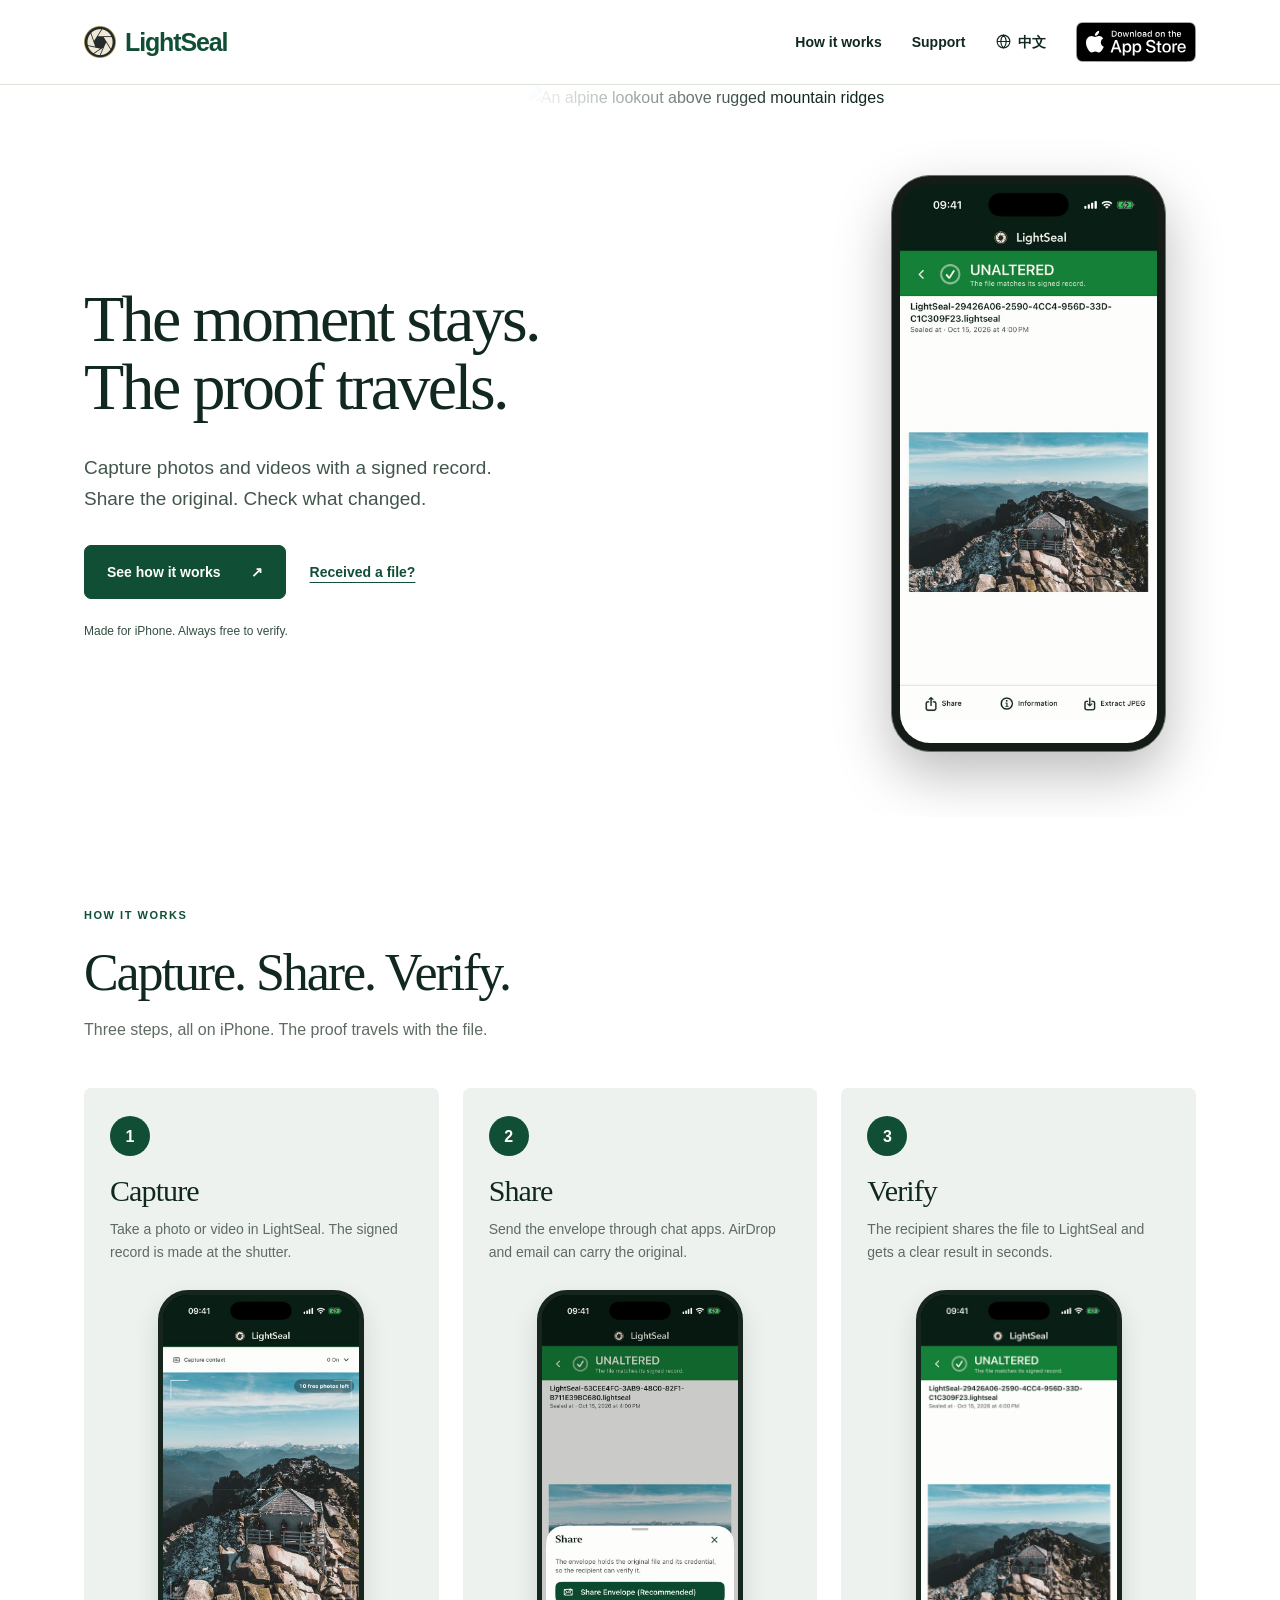
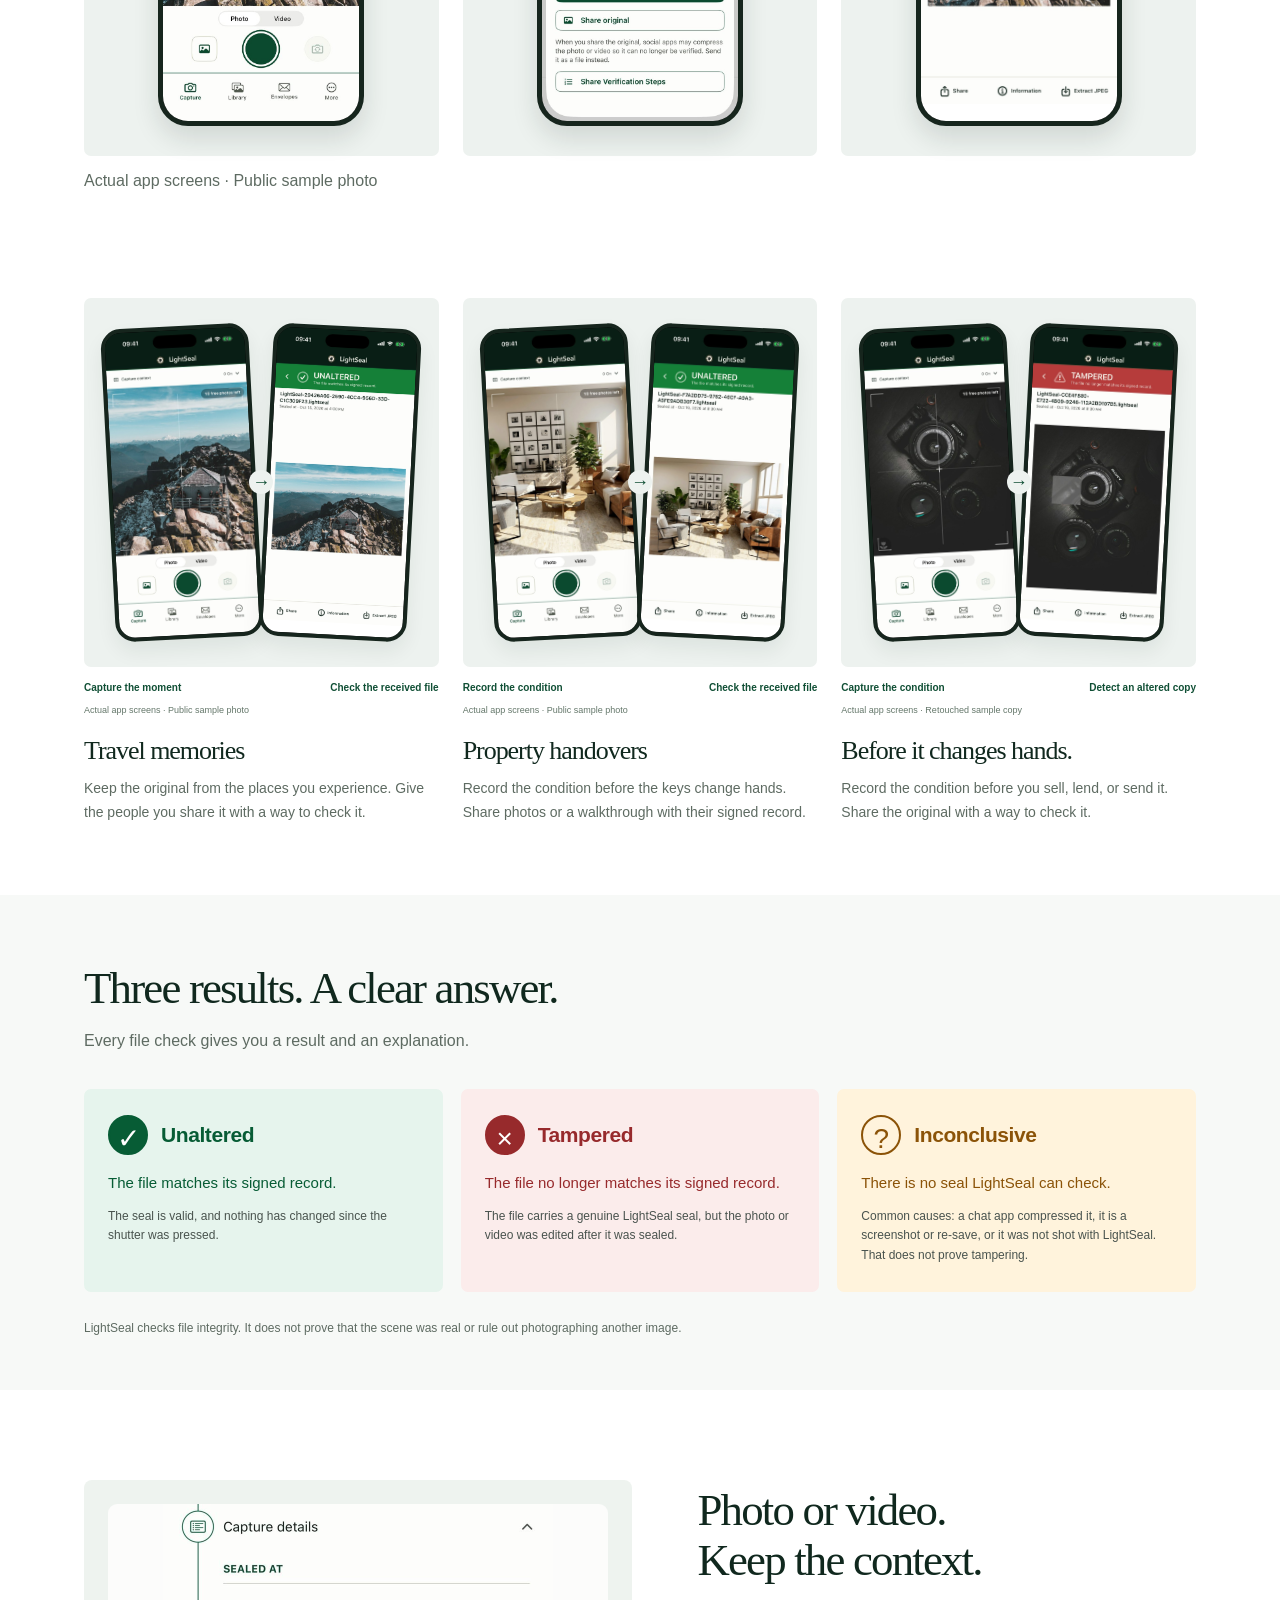
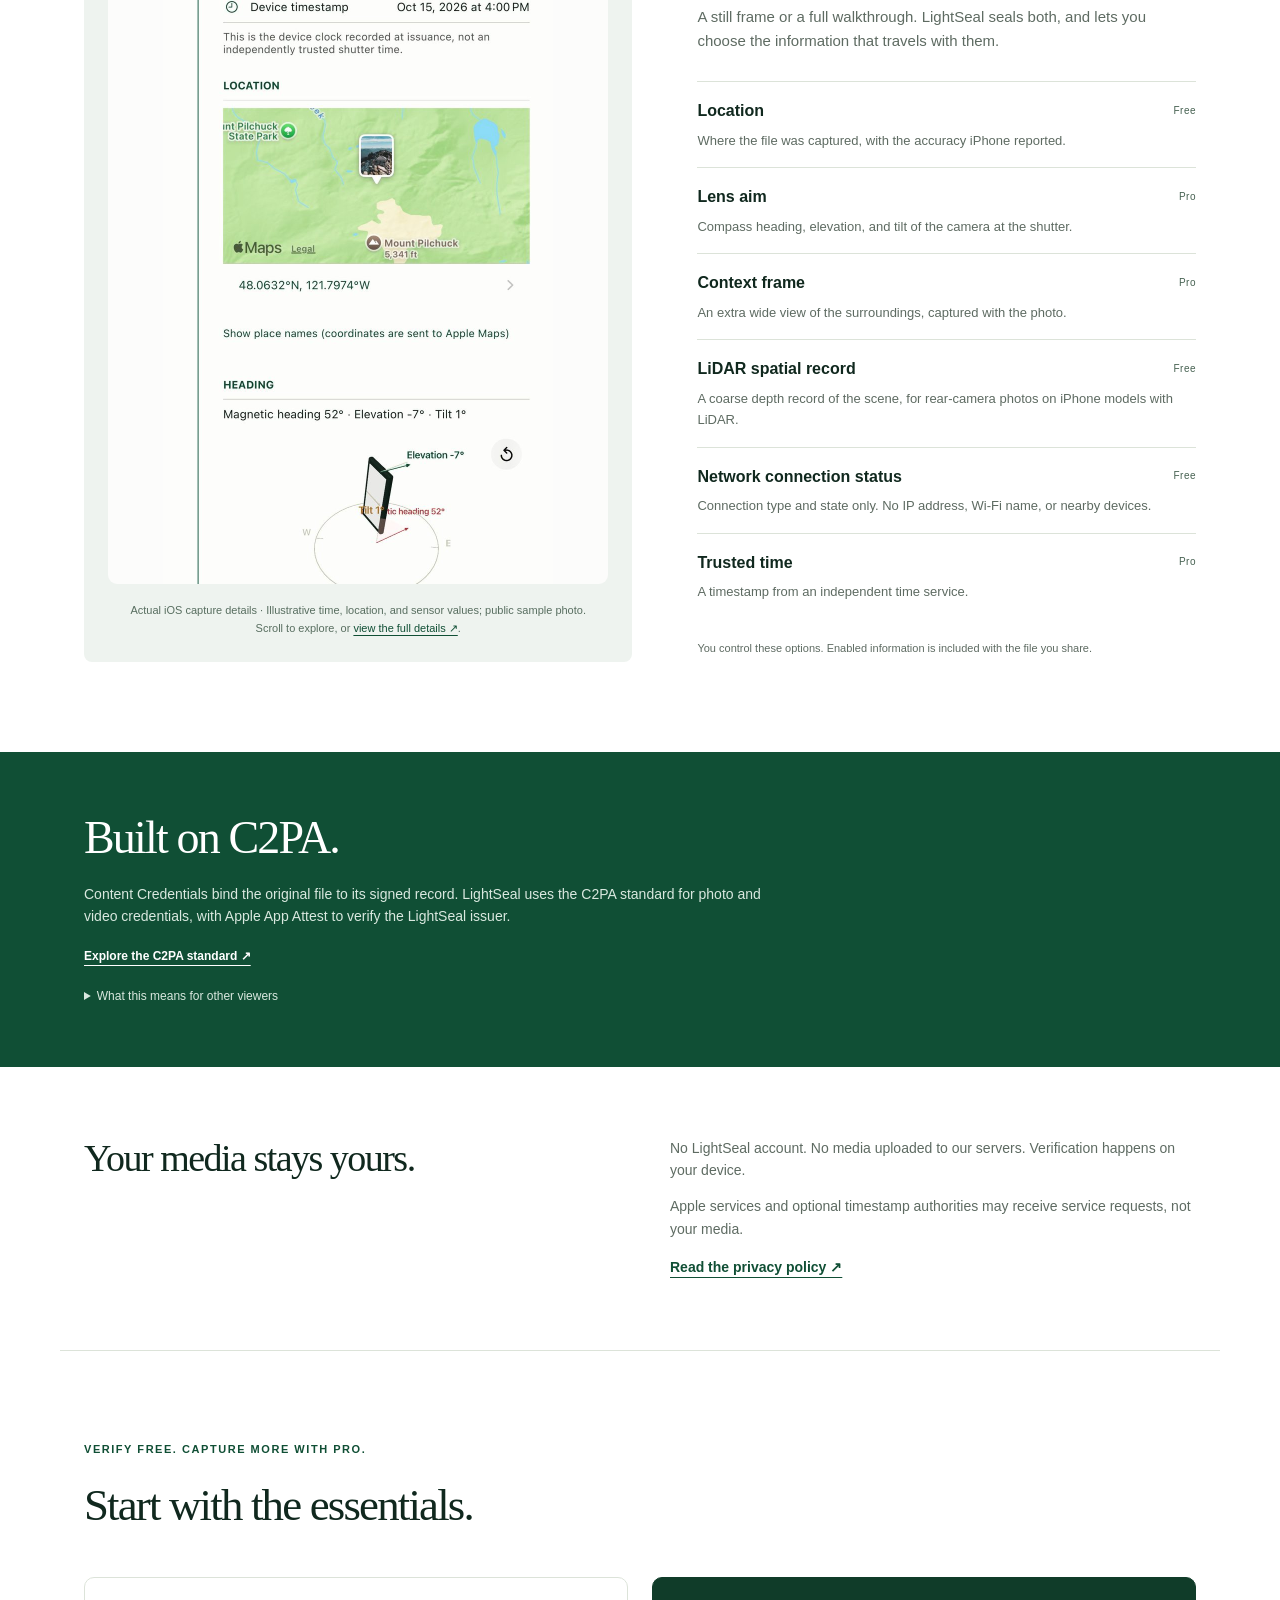
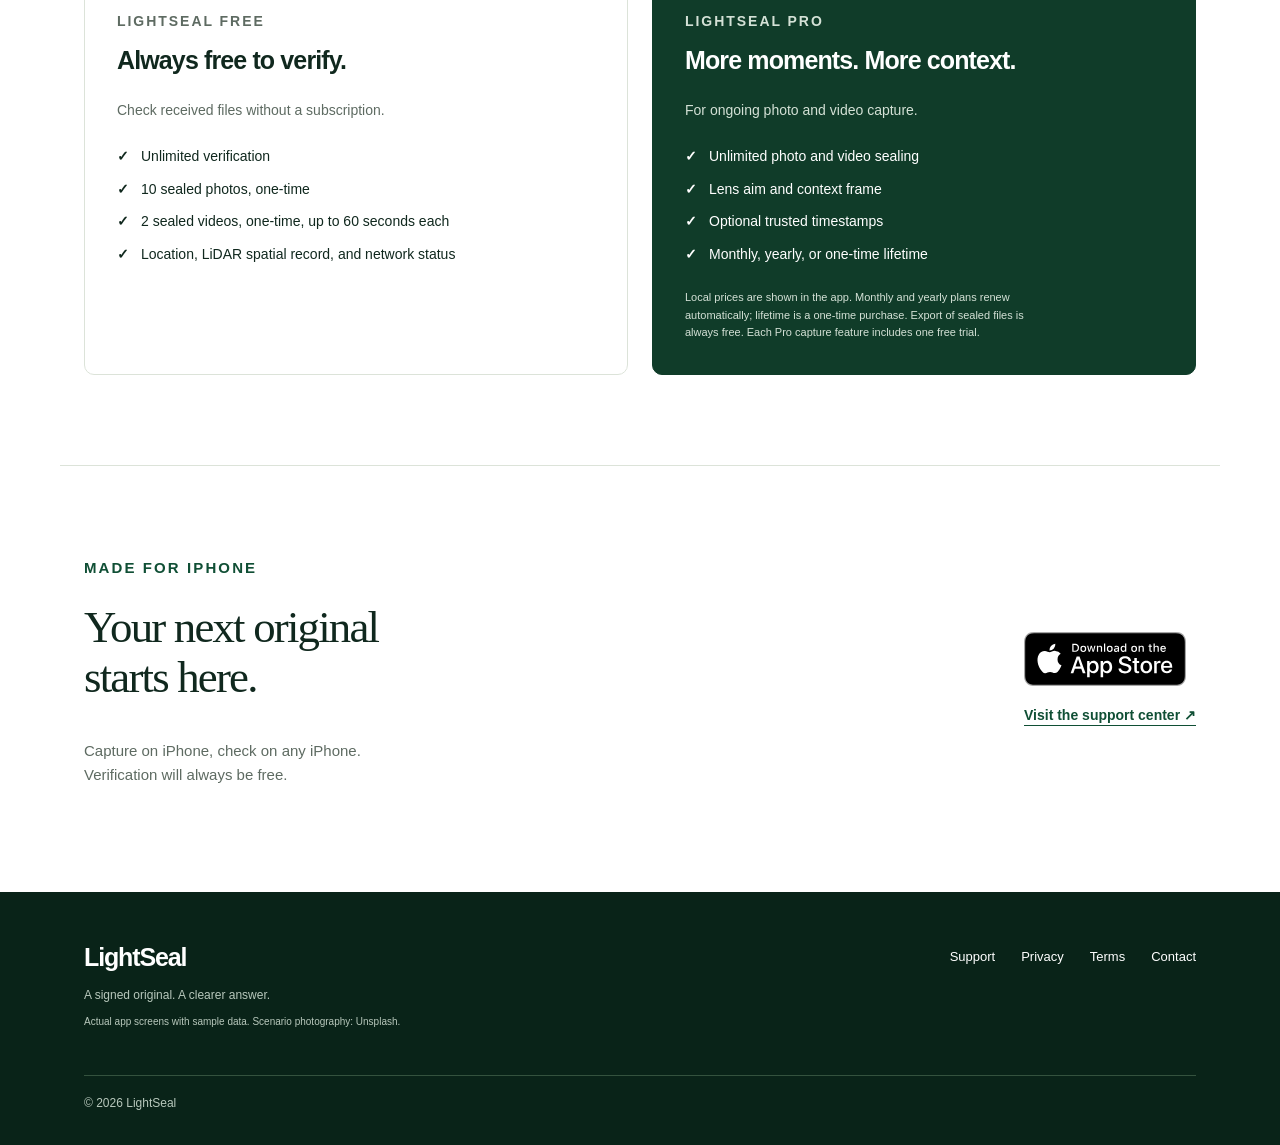
==== commit 96c44925: "Add Simplified Chinese pages and header language switch Co-authored-by: Cursor <cursoragent@cursor.c" ====
--- a/index.html
+++ b/index.html
@@ -1,4 +1,4 @@
-<!doctype html><html lang="en"><head><meta charset="utf-8"><meta name="viewport" content="width=device-width,initial-scale=1"><meta name="theme-color" content="#092318"><title>LightSeal — The moment stays. The proof travels.</title><link rel="canonical" href="https://sirouni.github.io/lightseal/"><meta name="description" content="Capture signed photos and videos. Share the original in an envelope and check whether it has changed. Verification is always free."><link rel="icon" href="favicon.png" type="image/png"><link rel="apple-touch-icon" href="apple-touch-icon.png"><link rel="stylesheet" href="marketing.css?v=4"><link rel="stylesheet" href="campaign.css?v=11"><script src="site.js?v=2" defer></script></head><body><a class="skip" href="#main">Skip to content</a><header class="site-nav"><div class="nav-inner"><a class="brand" href="./" aria-label="LightSeal home"><img src="assets/logo-mark.png" alt="" width="32" height="32">LightSeal</a><nav aria-label="Main navigation"><a href="index.html#how-it-works">How it works</a><a href="support.html">Support</a><a class="nav-store" href="https://apps.apple.com/app/id6820887413"><img src="assets/app-store-badge.svg" alt="Download on the App Store" width="120" height="40"></a></nav></div></header><main id="main">
+<!doctype html><html lang="en"><head><meta charset="utf-8"><meta name="viewport" content="width=device-width,initial-scale=1"><meta name="theme-color" content="#092318"><title>LightSeal — The moment stays. The proof travels.</title><link rel="alternate" hreflang="en" href="https://sirouni.github.io/lightseal/"><link rel="alternate" hreflang="zh-Hans" href="https://sirouni.github.io/lightseal/zh/"><link rel="alternate" hreflang="x-default" href="https://sirouni.github.io/lightseal/"><script src="lang.js"></script><link rel="canonical" href="https://sirouni.github.io/lightseal/"><meta name="description" content="Capture signed photos and videos. Share the original in an envelope and check whether it has changed. Verification is always free."><link rel="icon" href="favicon.png" type="image/png"><link rel="apple-touch-icon" href="apple-touch-icon.png"><link rel="stylesheet" href="marketing.css?v=5"><link rel="stylesheet" href="campaign.css?v=11"><script src="site.js?v=3" defer></script></head><body><a class="skip" href="#main">Skip to content</a><header class="site-nav"><div class="nav-inner"><a class="brand" href="./" aria-label="LightSeal home"><img src="assets/logo-mark.png" alt="" width="32" height="32">LightSeal</a><nav aria-label="Main navigation"><a href="index.html#how-it-works">How it works</a><a class="nav-support" href="support.html">Support</a><a class="nav-lang" href="zh/index.html" hreflang="zh-Hans" lang="zh-Hans" data-set-lang="zh"><svg viewBox="0 0 24 24" aria-hidden="true"><circle cx="12" cy="12" r="9" fill="none" stroke="currentColor" stroke-width="1.6"/><path d="M3 12h18M12 3c2.6 2.6 3.9 5.6 3.9 9s-1.3 6.4-3.9 9c-2.6-2.6-3.9-5.6-3.9-9S9.4 5.6 12 3Z" fill="none" stroke="currentColor" stroke-width="1.6"/></svg>中文</a><a class="nav-store" href="https://apps.apple.com/app/id6820887413"><img src="assets/app-store-badge.svg" alt="Download on the App Store" width="120" height="40"></a></nav></div></header><main id="main">
 <section class="campaign-hero"><img class="hero-landscape" src="https://images.unsplash.com/photo-1542909641-685276eca7b2?auto=format&amp;fit=crop&amp;w=1800&amp;q=85" alt="An alpine lookout above rugged mountain ridges" fetchpriority="high"><div class="campaign-inner"><div class="campaign-copy"><h1>The moment stays.<br>The proof travels.</h1><p>Capture photos and videos with a signed record.<br>Share the original. Check what changed.</p><div class="hero-actions"><a class="button primary" href="#how-it-works">See how it works <span aria-hidden="true">↗</span></a><a class="text-link" href="support.html#verify">Received a file?</a></div><p class="hero-fine">Made for iPhone. Always free to verify.</p></div><div class="campaign-phone"><div class="phone-screen"><img class="phone-shot" src="assets/app/verify-travel.jpg?v=8" alt="LightSeal verification screen showing a sealed mountain photo as Unaltered" width="828" height="1800" fetchpriority="high"></div></div></div></section>
 <section class="steps-section section" id="how-it-works" aria-labelledby="steps-title"><div class="section-heading"><p class="eyebrow">HOW IT WORKS</p><h2 id="steps-title">Capture. Share. Verify.</h2><p>Three steps, all on iPhone. The proof travels with the file.</p></div><ol class="steps-grid"><li><span class="step-num">1</span><h3>Capture</h3><p>Take a photo or video in LightSeal. The signed record is made at the shutter.</p><div class="step-phone"><img src="assets/app/camera-travel.jpg?v=9" alt="LightSeal camera framing a mountain lookout" width="603" height="1311" loading="lazy"></div></li><li><span class="step-num">2</span><h3>Share</h3><p>Send the envelope through chat apps. AirDrop and email can carry the original.</p><div class="step-phone"><img src="assets/app/share-travel.jpg?v=9" alt="LightSeal share options: Share Envelope (Recommended), Share original, Share Verification Steps" width="603" height="1311" loading="lazy"></div></li><li><span class="step-num">3</span><h3>Verify</h3><p>The recipient shares the file to LightSeal and gets a clear result in seconds.</p><div class="step-phone"><img src="assets/app/verify-travel.jpg?v=9" alt="LightSeal verification screen: Unaltered" width="603" height="1311" loading="lazy"></div></li></ol><p class="scene-disclaimer steps-note">Actual app screens · Public sample photo</p></section><section class="scenarios section" aria-labelledby="scenarios-title"><h2 id="scenarios-title" class="sr-only">For the moments worth keeping</h2><article><div class="scene-demo"><div class="scene-device capture-device"><img class="device-shot" src="assets/app/camera-travel.jpg?v=8" alt="LightSeal camera framing a mountain lookout" width="603" height="1311" loading="lazy"></div><span class="scene-flow" aria-hidden="true">→</span><div class="scene-device verify-device"><img class="device-shot" src="assets/app/verify-travel.jpg?v=8" alt="LightSeal verification screen: Unaltered" width="603" height="1311" loading="lazy"></div></div><div class="scene-labels"><span>Capture the moment</span><span>Check the received file</span></div><p class="scene-disclaimer">Actual app screens · Public sample photo</p><h3>Travel memories</h3><p>Keep the original from the places you experience. Give the people you share it with a way to check it.</p></article><article><div class="scene-demo"><div class="scene-device capture-device"><img class="device-shot" src="assets/app/camera-handover.jpg?v=8" alt="LightSeal camera framing a living room before handover" width="603" height="1311" loading="lazy"></div><span class="scene-flow" aria-hidden="true">→</span><div class="scene-device verify-device"><img class="device-shot" src="assets/app/verify-handover.jpg?v=8" alt="LightSeal verification screen: Unaltered" width="603" height="1311" loading="lazy"></div></div><div class="scene-labels"><span>Record the condition</span><span>Check the received file</span></div><p class="scene-disclaimer">Actual app screens · Public sample photo</p><h3>Property handovers</h3><p>Record the condition before the keys change hands. Share photos or a walkthrough with their signed record.</p></article><article><div class="scene-demo"><div class="scene-device capture-device"><img class="device-shot" src="assets/app/camera-item.jpg?v=8" alt="LightSeal camera framing a camera before it is sold" width="603" height="1311" loading="lazy"></div><span class="scene-flow" aria-hidden="true">→</span><div class="scene-device verify-device"><img class="device-shot" src="assets/app/verify-item.jpg?v=8" alt="LightSeal verification screen: Tampered, on a copy with a retouched area" width="603" height="1311" loading="lazy"></div></div><div class="scene-labels"><span>Capture the condition</span><span>Detect an altered copy</span></div><p class="scene-disclaimer">Actual app screens · Retouched sample copy</p><h3>Before it changes hands.</h3><p>Record the condition before you sell, lend, or send it. Share the original with a way to check it.</p></article></section>
 <section class="all-results" id="results"><div class="section"><h2>Three results. A clear answer.</h2><p>Every file check gives you a result and an explanation.</p><div class="verdict-grid"><article class="verdict-card good"><div class="verdict-heading"><span class="verdict-symbol" aria-hidden="true">✓</span><h3>Unaltered</h3></div><p>The file matches its signed record.</p><small>The seal is valid, and nothing has changed since the shutter was pressed.</small></article><article class="verdict-card bad"><div class="verdict-heading"><span class="verdict-symbol" aria-hidden="true">×</span><h3>Tampered</h3></div><p>The file no longer matches its signed record.</p><small>The file carries a genuine LightSeal seal, but the photo or video was edited after it was sealed.</small></article><article class="verdict-card unsure"><div class="verdict-heading"><span class="verdict-symbol" aria-hidden="true">?</span><h3>Inconclusive</h3></div><p>There is no seal LightSeal can check.</p><small>Common causes: a chat app compressed it, it is a screenshot or re-save, or it was not shot with LightSeal. That does not prove tampering.</small></article></div><p class="boundary-note">LightSeal checks file integrity. It does not prove that the scene was real or rule out photographing another image.</p></div></section>
--- a/marketing.css
+++ b/marketing.css
@@ -8,3 +8,6 @@
 @media(max-width:850px){.hero-section{grid-template-columns:1fr 1fr;padding-top:55px;min-height:650px}.hero-copy h1{font-size:44px}.hero-description{font-size:16px}.phone{width:240px}.phone-photo{height:232px}.floating-note{left:-10px;bottom:48px;padding:10px 14px}.orbit-one{width:310px;height:310px}.orbit-two{width:365px;height:365px}.hero-actions{gap:15px}.hero-actions .text-link{font-size:12px}.section{padding:65px 24px}.steps-grid{gap:22px}.results-section{gap:35px}.privacy-section{grid-template-columns:1fr 1fr;gap:25px}.privacy-mark{display:none}.privacy-section h2{font-size:30px}.contact-section{gap:35px}.nav-inner nav{gap:20px}}
 @media(max-width:600px){.nav-inner{min-height:72px;padding:0 20px;gap:10px}.brand{font-size:22px}.brand img{width:28px;height:28px}.nav-inner nav{gap:16px;font-size:12px}.nav-inner nav>a:first-child{display:none}.nav-store img{height:40px}.hero-section{display:flex;flex-direction:column;padding:44px 20px 58px;gap:32px;align-items:stretch}.hero-copy{padding:0}.hero-copy h1{font-size:clamp(32px,8.6vw,43px);letter-spacing:-.045em}.hero-description{font-size:16px;max-width:450px}.hero-actions{gap:20px}.hero-actions .text-link{font-size:13px}.hero-facts{font-size:11px}.hero-visual{max-width:440px;width:100%;margin:auto;padding:15px 20px 20px}.phone{width:262px}.phone-photo{height:254px}.floating-note{left:0;bottom:55px}.orbit-one{width:300px;height:300px}.orbit-two{width:340px;height:340px}.visual-caption{bottom:-13px}.section{padding:56px 20px}.section-heading{margin-bottom:32px}.steps-grid{grid-template-columns:1fr;gap:20px}.steps-grid article{display:grid;grid-template-columns:48px 1fr;column-gap:14px;padding-top:20px}.step-number{grid-column:1;grid-row:1;align-self:start;padding-top:8px}.step-symbol{display:none}.steps-grid h3{grid-column:2;margin-bottom:8px}.steps-grid p{grid-column:2;max-width:none}.results-section{grid-template-columns:1fr;gap:24px}.result-options{flex-direction:row;flex-wrap:wrap;gap:10px;margin-top:20px}.result-options button{font-size:12px;padding-right:0;gap:6px}.result-demo-top{padding:18px}.result-band{padding:24px 20px}.result-demo>p{padding:20px 20px 8px;min-height:90px}.result-boundary{margin:0 20px 20px}.privacy-section{grid-template-columns:1fr;gap:24px}.privacy-section h2{font-size:32px}.privacy-section aside{padding:22px}.plans-grid{grid-template-columns:1fr;gap:16px}.plans-grid article{padding:26px}.download-section{align-items:flex-start;flex-direction:column;gap:20px}.footer-inner{grid-template-columns:1fr;padding:34px 20px 20px}.site-footer nav{justify-content:flex-start;gap:24px}.copyright{grid-column:1}.support-hero h1{font-size:43px}.support-hero>p:not(.eyebrow){font-size:15px}.search-box{padding:15px;gap:10px}.search-box input{font-size:13px}.verify-guide{grid-template-columns:1fr;gap:25px}.verify-guide h2{font-size:30px}.faq-heading{align-items:center}.faq-heading h2{font-size:32px}.faq-filters{gap:6px}.faq-filters button{font-size:11px;padding:7px 11px}.faq-item summary{font-size:15px;padding:20px 0}.contact-section{grid-template-columns:1fr;gap:20px}.contact-section h2{font-size:32px}.contact-actions{align-items:stretch}.contact-actions .button{min-width:0}.doc{padding:45px 20px}.doc h1{font-size:36px}}
 @media(prefers-reduced-motion:reduce){html{scroll-behavior:auto}*,*:before,*:after{transition:none!important;animation:none!important}}
+.nav-lang{display:inline-flex;align-items:center;gap:6px;white-space:nowrap}
+.nav-lang svg{width:17px;height:17px}
+@media(max-width:430px){.nav-support{display:none}}
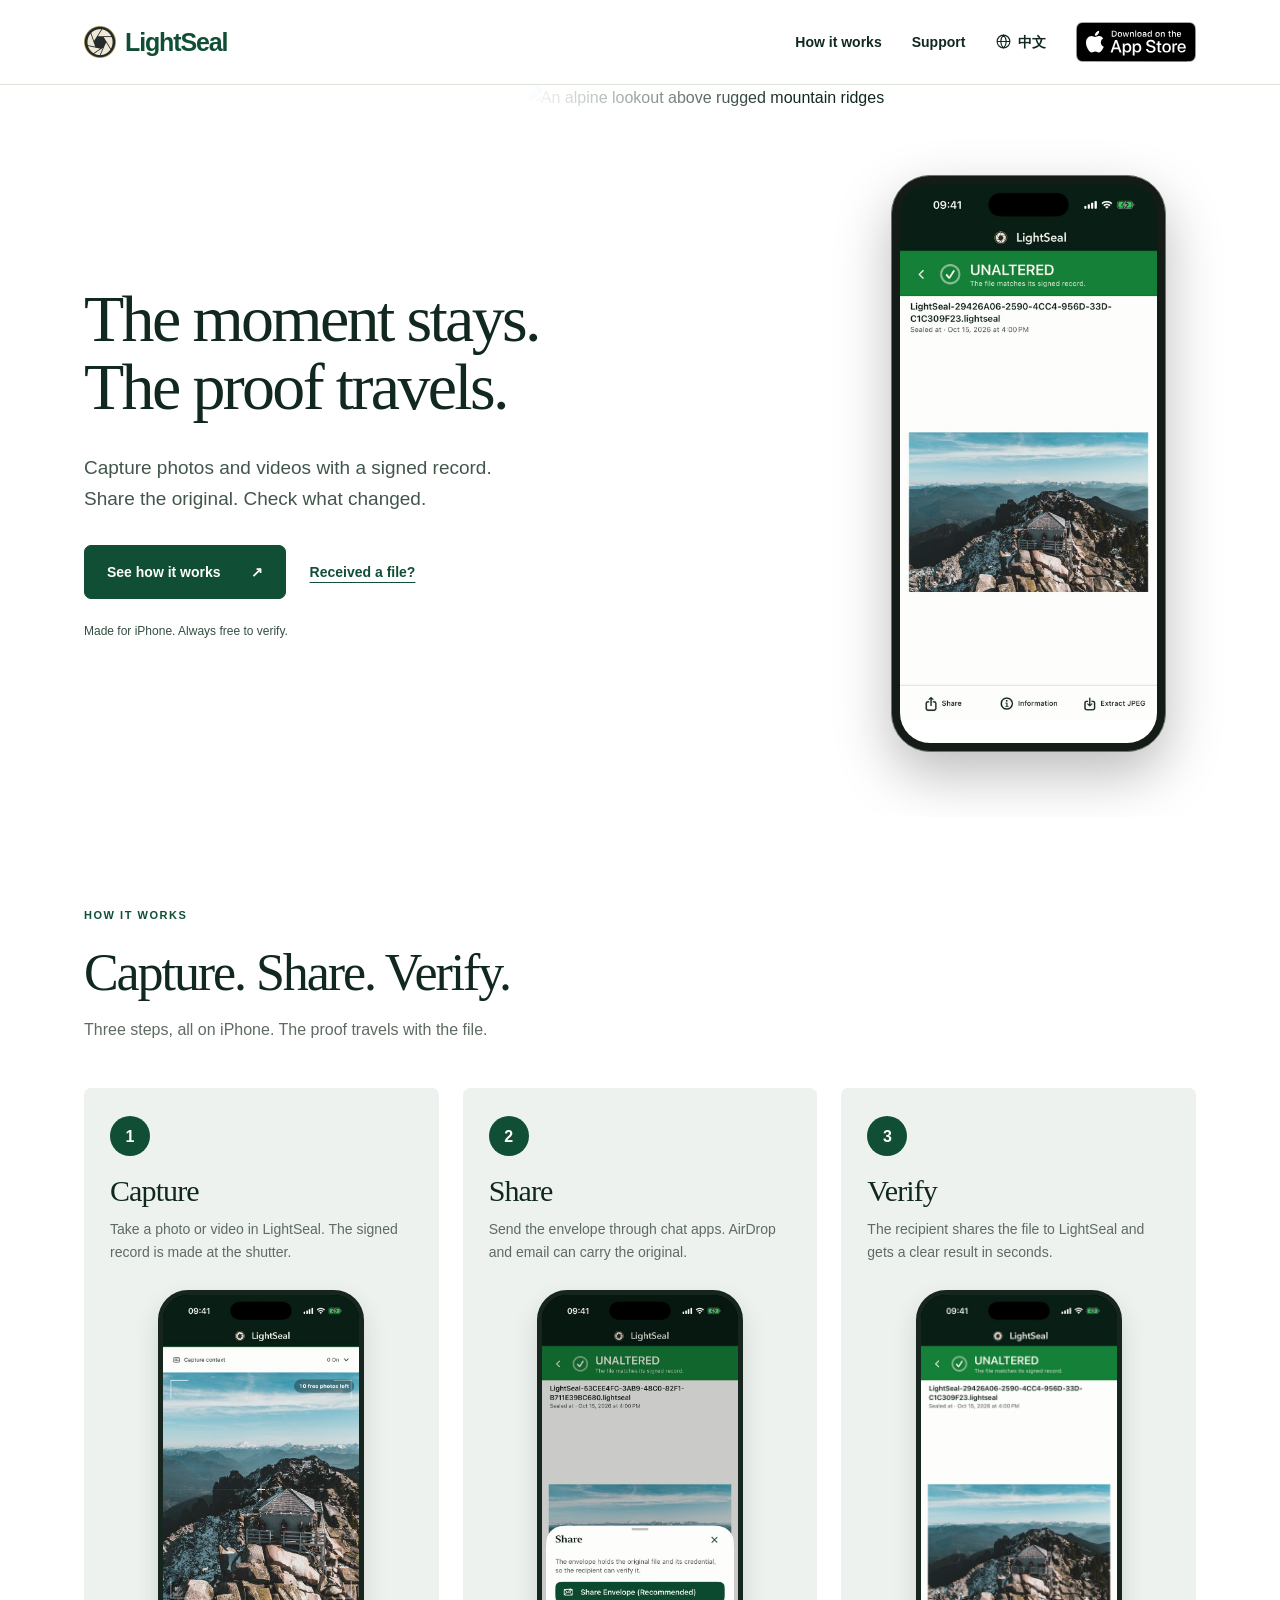
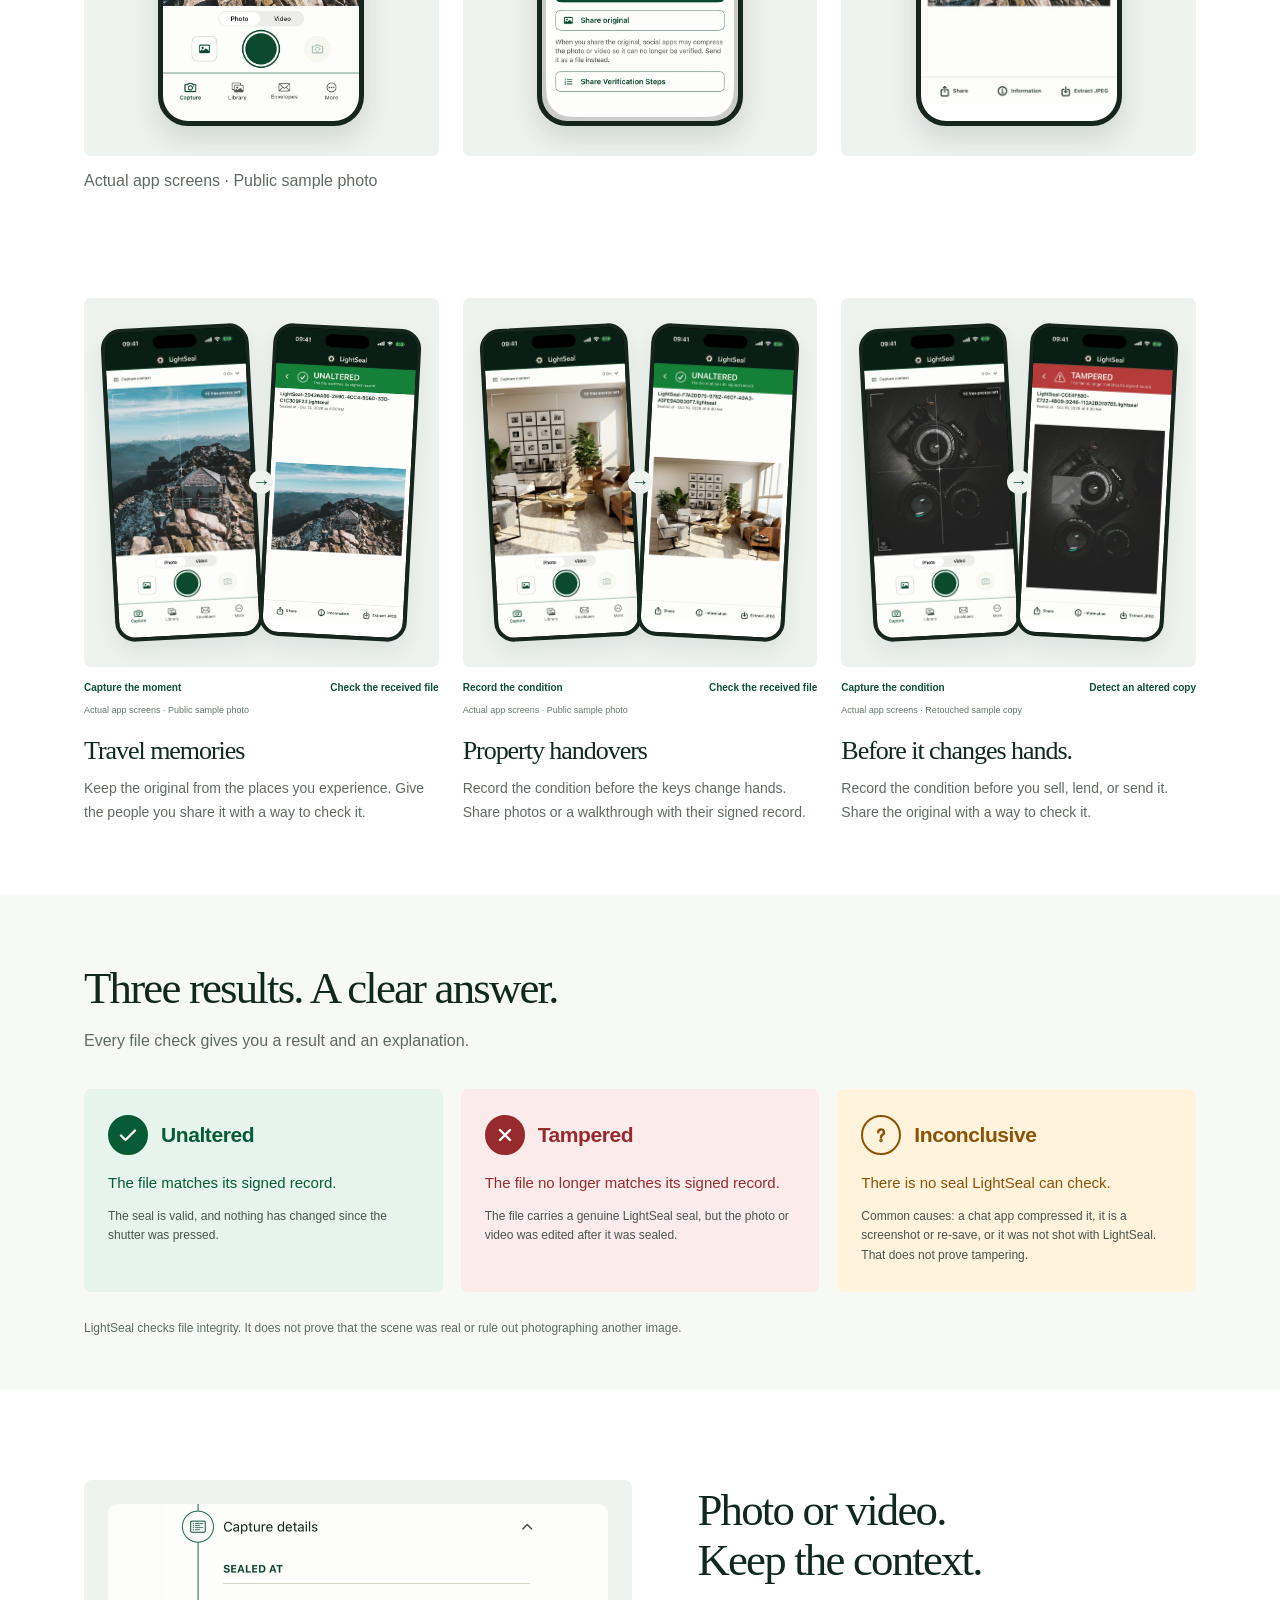
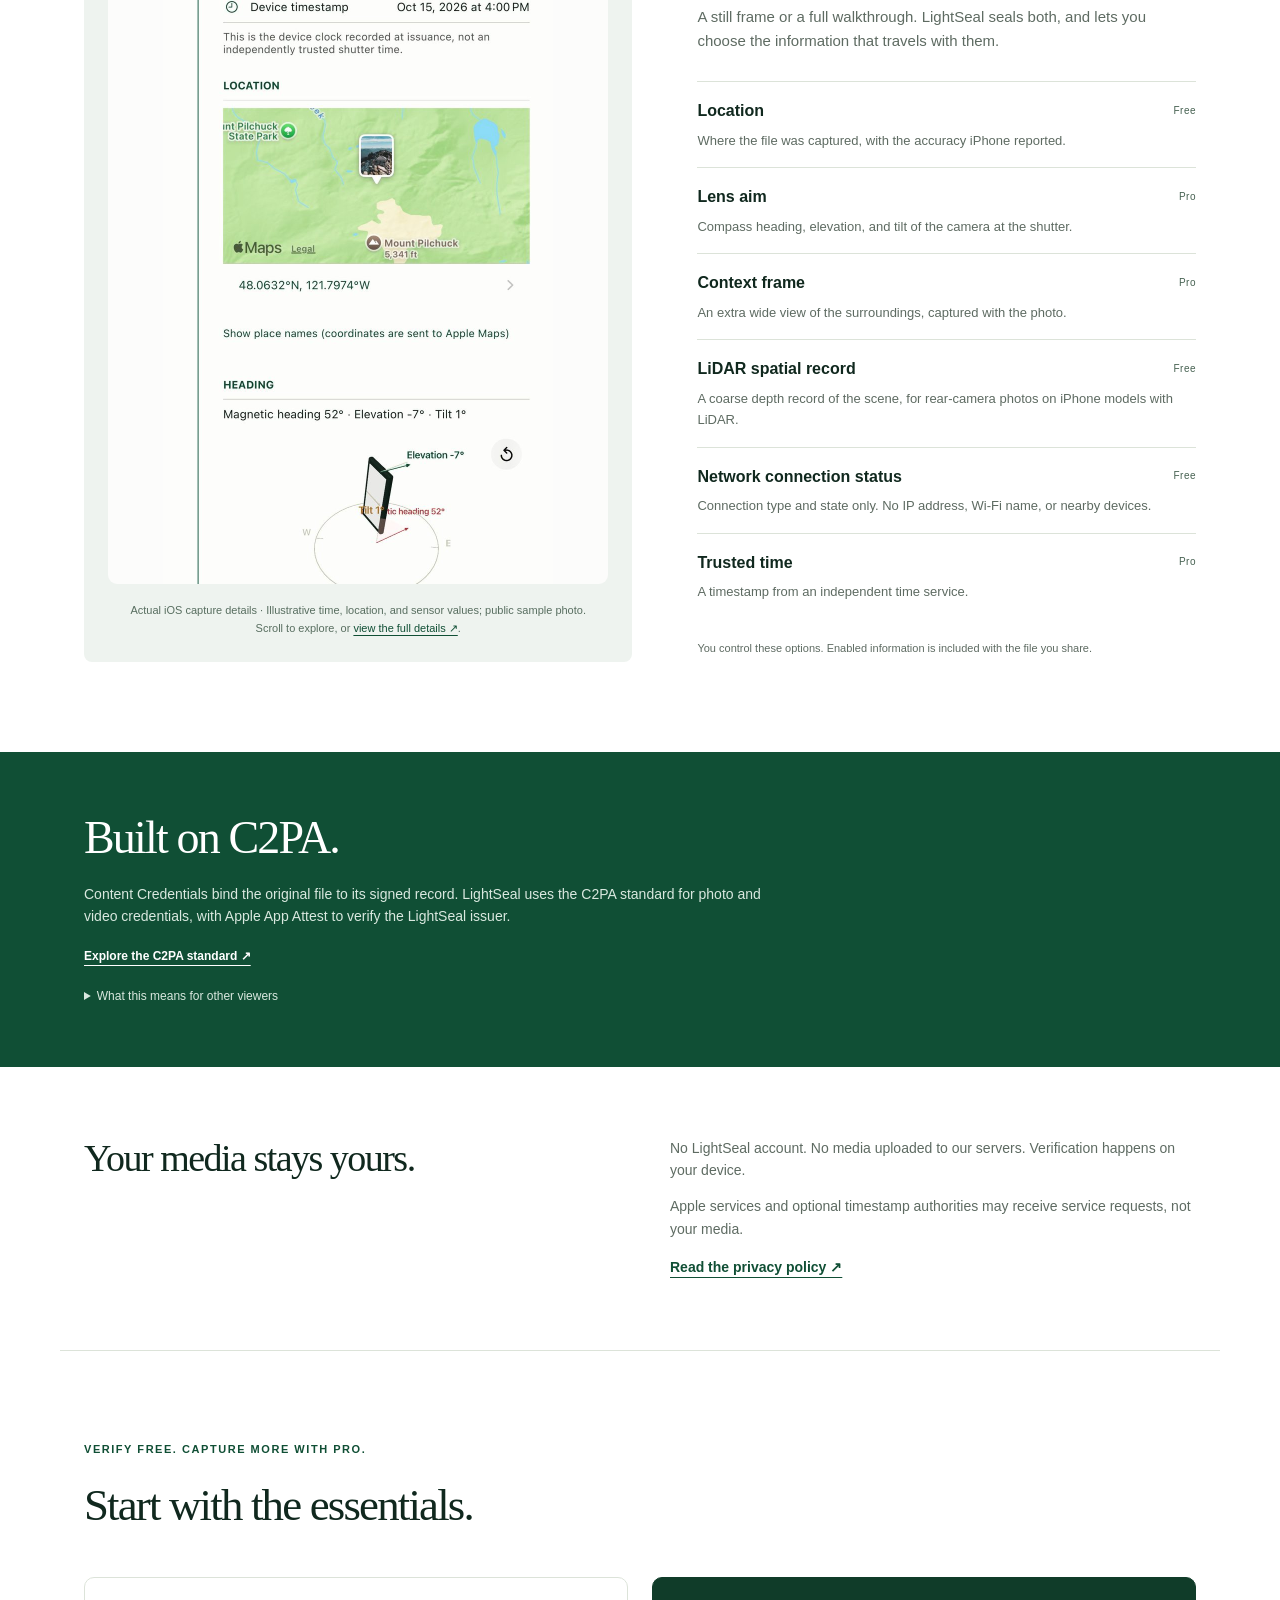
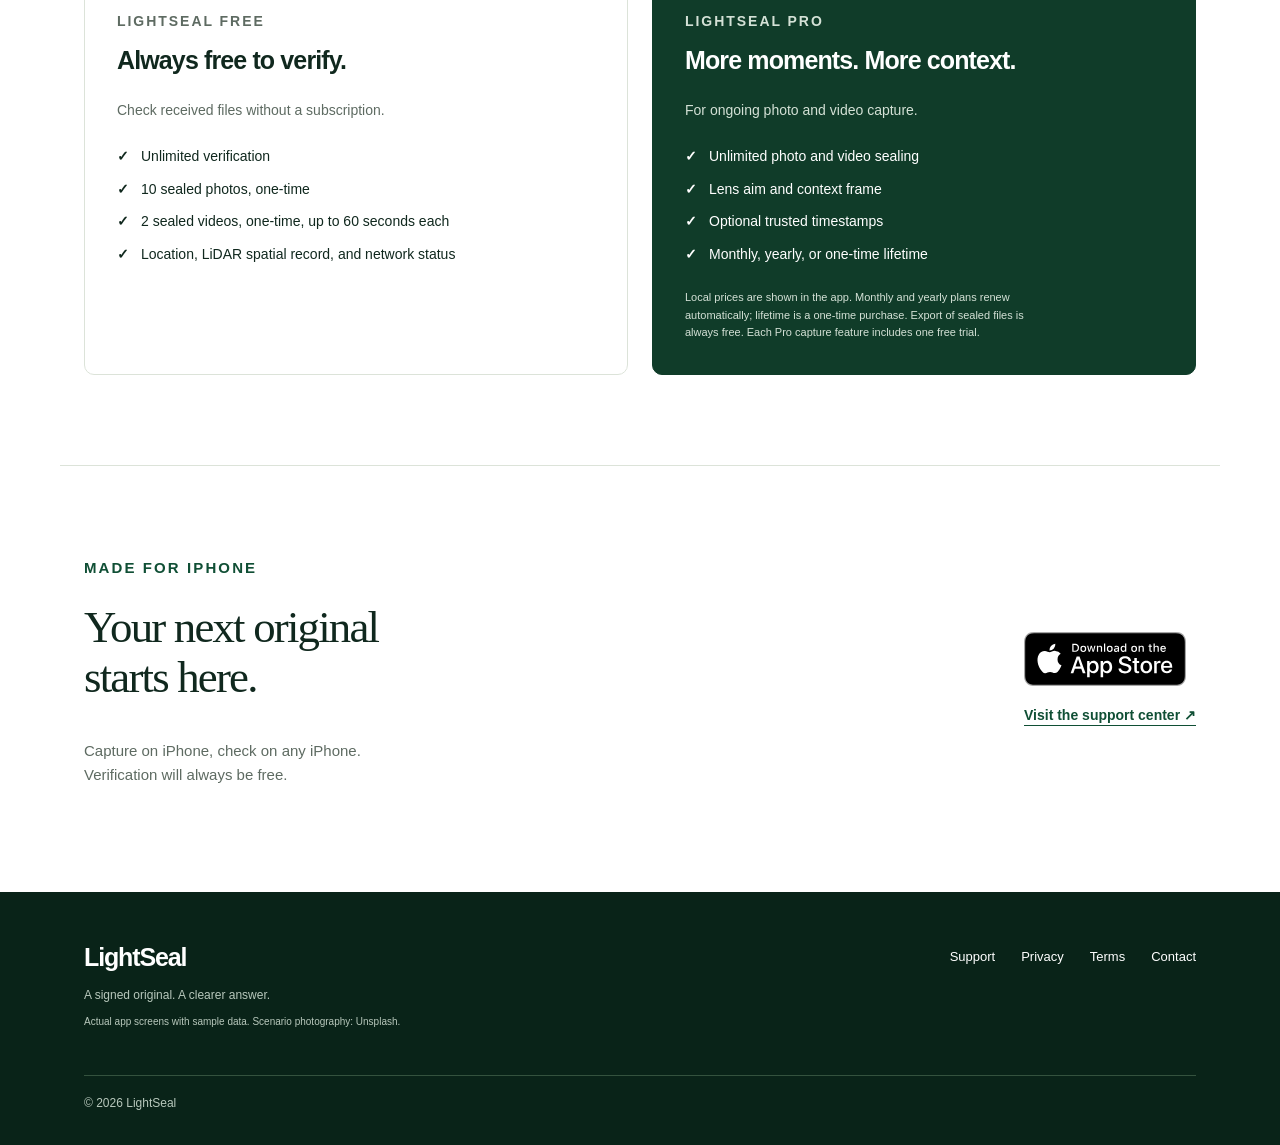
==== commit 3da8d681: "Draw verdict icons as SVG; list lifetime purchase in terms Co-authored-by: Cursor <cursoragent@curso" ====
--- a/index.html
+++ b/index.html
@@ -1,7 +1,7 @@
-<!doctype html><html lang="en"><head><meta charset="utf-8"><meta name="viewport" content="width=device-width,initial-scale=1"><meta name="theme-color" content="#092318"><title>LightSeal — The moment stays. The proof travels.</title><link rel="alternate" hreflang="en" href="https://sirouni.github.io/lightseal/"><link rel="alternate" hreflang="zh-Hans" href="https://sirouni.github.io/lightseal/zh/"><link rel="alternate" hreflang="x-default" href="https://sirouni.github.io/lightseal/"><script src="lang.js"></script><link rel="canonical" href="https://sirouni.github.io/lightseal/"><meta name="description" content="Capture signed photos and videos. Share the original in an envelope and check whether it has changed. Verification is always free."><link rel="icon" href="favicon.png" type="image/png"><link rel="apple-touch-icon" href="apple-touch-icon.png"><link rel="stylesheet" href="marketing.css?v=5"><link rel="stylesheet" href="campaign.css?v=11"><script src="site.js?v=3" defer></script></head><body><a class="skip" href="#main">Skip to content</a><header class="site-nav"><div class="nav-inner"><a class="brand" href="./" aria-label="LightSeal home"><img src="assets/logo-mark.png" alt="" width="32" height="32">LightSeal</a><nav aria-label="Main navigation"><a href="index.html#how-it-works">How it works</a><a class="nav-support" href="support.html">Support</a><a class="nav-lang" href="zh/index.html" hreflang="zh-Hans" lang="zh-Hans" data-set-lang="zh"><svg viewBox="0 0 24 24" aria-hidden="true"><circle cx="12" cy="12" r="9" fill="none" stroke="currentColor" stroke-width="1.6"/><path d="M3 12h18M12 3c2.6 2.6 3.9 5.6 3.9 9s-1.3 6.4-3.9 9c-2.6-2.6-3.9-5.6-3.9-9S9.4 5.6 12 3Z" fill="none" stroke="currentColor" stroke-width="1.6"/></svg>中文</a><a class="nav-store" href="https://apps.apple.com/app/id6820887413"><img src="assets/app-store-badge.svg" alt="Download on the App Store" width="120" height="40"></a></nav></div></header><main id="main">
+<!doctype html><html lang="en"><head><meta charset="utf-8"><meta name="viewport" content="width=device-width,initial-scale=1"><meta name="theme-color" content="#092318"><title>LightSeal — The moment stays. The proof travels.</title><link rel="alternate" hreflang="en" href="https://sirouni.github.io/lightseal/"><link rel="alternate" hreflang="zh-Hans" href="https://sirouni.github.io/lightseal/zh/"><link rel="alternate" hreflang="x-default" href="https://sirouni.github.io/lightseal/"><script src="lang.js"></script><link rel="canonical" href="https://sirouni.github.io/lightseal/"><meta name="description" content="Capture signed photos and videos. Share the original in an envelope and check whether it has changed. Verification is always free."><link rel="icon" href="favicon.png" type="image/png"><link rel="apple-touch-icon" href="apple-touch-icon.png"><link rel="stylesheet" href="marketing.css?v=5"><link rel="stylesheet" href="campaign.css?v=12"><script src="site.js?v=3" defer></script></head><body><a class="skip" href="#main">Skip to content</a><header class="site-nav"><div class="nav-inner"><a class="brand" href="./" aria-label="LightSeal home"><img src="assets/logo-mark.png" alt="" width="32" height="32">LightSeal</a><nav aria-label="Main navigation"><a href="index.html#how-it-works">How it works</a><a class="nav-support" href="support.html">Support</a><a class="nav-lang" href="zh/index.html" hreflang="zh-Hans" lang="zh-Hans" data-set-lang="zh"><svg viewBox="0 0 24 24" aria-hidden="true"><circle cx="12" cy="12" r="9" fill="none" stroke="currentColor" stroke-width="1.6"/><path d="M3 12h18M12 3c2.6 2.6 3.9 5.6 3.9 9s-1.3 6.4-3.9 9c-2.6-2.6-3.9-5.6-3.9-9S9.4 5.6 12 3Z" fill="none" stroke="currentColor" stroke-width="1.6"/></svg>中文</a><a class="nav-store" href="https://apps.apple.com/app/id6820887413"><img src="assets/app-store-badge.svg" alt="Download on the App Store" width="120" height="40"></a></nav></div></header><main id="main">
 <section class="campaign-hero"><img class="hero-landscape" src="https://images.unsplash.com/photo-1542909641-685276eca7b2?auto=format&amp;fit=crop&amp;w=1800&amp;q=85" alt="An alpine lookout above rugged mountain ridges" fetchpriority="high"><div class="campaign-inner"><div class="campaign-copy"><h1>The moment stays.<br>The proof travels.</h1><p>Capture photos and videos with a signed record.<br>Share the original. Check what changed.</p><div class="hero-actions"><a class="button primary" href="#how-it-works">See how it works <span aria-hidden="true">↗</span></a><a class="text-link" href="support.html#verify">Received a file?</a></div><p class="hero-fine">Made for iPhone. Always free to verify.</p></div><div class="campaign-phone"><div class="phone-screen"><img class="phone-shot" src="assets/app/verify-travel.jpg?v=8" alt="LightSeal verification screen showing a sealed mountain photo as Unaltered" width="828" height="1800" fetchpriority="high"></div></div></div></section>
 <section class="steps-section section" id="how-it-works" aria-labelledby="steps-title"><div class="section-heading"><p class="eyebrow">HOW IT WORKS</p><h2 id="steps-title">Capture. Share. Verify.</h2><p>Three steps, all on iPhone. The proof travels with the file.</p></div><ol class="steps-grid"><li><span class="step-num">1</span><h3>Capture</h3><p>Take a photo or video in LightSeal. The signed record is made at the shutter.</p><div class="step-phone"><img src="assets/app/camera-travel.jpg?v=9" alt="LightSeal camera framing a mountain lookout" width="603" height="1311" loading="lazy"></div></li><li><span class="step-num">2</span><h3>Share</h3><p>Send the envelope through chat apps. AirDrop and email can carry the original.</p><div class="step-phone"><img src="assets/app/share-travel.jpg?v=9" alt="LightSeal share options: Share Envelope (Recommended), Share original, Share Verification Steps" width="603" height="1311" loading="lazy"></div></li><li><span class="step-num">3</span><h3>Verify</h3><p>The recipient shares the file to LightSeal and gets a clear result in seconds.</p><div class="step-phone"><img src="assets/app/verify-travel.jpg?v=9" alt="LightSeal verification screen: Unaltered" width="603" height="1311" loading="lazy"></div></li></ol><p class="scene-disclaimer steps-note">Actual app screens · Public sample photo</p></section><section class="scenarios section" aria-labelledby="scenarios-title"><h2 id="scenarios-title" class="sr-only">For the moments worth keeping</h2><article><div class="scene-demo"><div class="scene-device capture-device"><img class="device-shot" src="assets/app/camera-travel.jpg?v=8" alt="LightSeal camera framing a mountain lookout" width="603" height="1311" loading="lazy"></div><span class="scene-flow" aria-hidden="true">→</span><div class="scene-device verify-device"><img class="device-shot" src="assets/app/verify-travel.jpg?v=8" alt="LightSeal verification screen: Unaltered" width="603" height="1311" loading="lazy"></div></div><div class="scene-labels"><span>Capture the moment</span><span>Check the received file</span></div><p class="scene-disclaimer">Actual app screens · Public sample photo</p><h3>Travel memories</h3><p>Keep the original from the places you experience. Give the people you share it with a way to check it.</p></article><article><div class="scene-demo"><div class="scene-device capture-device"><img class="device-shot" src="assets/app/camera-handover.jpg?v=8" alt="LightSeal camera framing a living room before handover" width="603" height="1311" loading="lazy"></div><span class="scene-flow" aria-hidden="true">→</span><div class="scene-device verify-device"><img class="device-shot" src="assets/app/verify-handover.jpg?v=8" alt="LightSeal verification screen: Unaltered" width="603" height="1311" loading="lazy"></div></div><div class="scene-labels"><span>Record the condition</span><span>Check the received file</span></div><p class="scene-disclaimer">Actual app screens · Public sample photo</p><h3>Property handovers</h3><p>Record the condition before the keys change hands. Share photos or a walkthrough with their signed record.</p></article><article><div class="scene-demo"><div class="scene-device capture-device"><img class="device-shot" src="assets/app/camera-item.jpg?v=8" alt="LightSeal camera framing a camera before it is sold" width="603" height="1311" loading="lazy"></div><span class="scene-flow" aria-hidden="true">→</span><div class="scene-device verify-device"><img class="device-shot" src="assets/app/verify-item.jpg?v=8" alt="LightSeal verification screen: Tampered, on a copy with a retouched area" width="603" height="1311" loading="lazy"></div></div><div class="scene-labels"><span>Capture the condition</span><span>Detect an altered copy</span></div><p class="scene-disclaimer">Actual app screens · Retouched sample copy</p><h3>Before it changes hands.</h3><p>Record the condition before you sell, lend, or send it. Share the original with a way to check it.</p></article></section>
-<section class="all-results" id="results"><div class="section"><h2>Three results. A clear answer.</h2><p>Every file check gives you a result and an explanation.</p><div class="verdict-grid"><article class="verdict-card good"><div class="verdict-heading"><span class="verdict-symbol" aria-hidden="true">✓</span><h3>Unaltered</h3></div><p>The file matches its signed record.</p><small>The seal is valid, and nothing has changed since the shutter was pressed.</small></article><article class="verdict-card bad"><div class="verdict-heading"><span class="verdict-symbol" aria-hidden="true">×</span><h3>Tampered</h3></div><p>The file no longer matches its signed record.</p><small>The file carries a genuine LightSeal seal, but the photo or video was edited after it was sealed.</small></article><article class="verdict-card unsure"><div class="verdict-heading"><span class="verdict-symbol" aria-hidden="true">?</span><h3>Inconclusive</h3></div><p>There is no seal LightSeal can check.</p><small>Common causes: a chat app compressed it, it is a screenshot or re-save, or it was not shot with LightSeal. That does not prove tampering.</small></article></div><p class="boundary-note">LightSeal checks file integrity. It does not prove that the scene was real or rule out photographing another image.</p></div></section>
+<section class="all-results" id="results"><div class="section"><h2>Three results. A clear answer.</h2><p>Every file check gives you a result and an explanation.</p><div class="verdict-grid"><article class="verdict-card good"><div class="verdict-heading"><span class="verdict-symbol" aria-hidden="true"><svg viewBox="0 0 24 24"><path d="M5 12.5l4.5 4.5L19 7.5"/></svg></span><h3>Unaltered</h3></div><p>The file matches its signed record.</p><small>The seal is valid, and nothing has changed since the shutter was pressed.</small></article><article class="verdict-card bad"><div class="verdict-heading"><span class="verdict-symbol" aria-hidden="true"><svg viewBox="0 0 24 24"><path d="M7 7l10 10M17 7L7 17"/></svg></span><h3>Tampered</h3></div><p>The file no longer matches its signed record.</p><small>The file carries a genuine LightSeal seal, but the photo or video was edited after it was sealed.</small></article><article class="verdict-card unsure"><div class="verdict-heading"><span class="verdict-symbol" aria-hidden="true"><svg viewBox="0 0 24 24"><path d="M9.2 9.3a2.9 2.9 0 1 1 4.2 2.6c-.9.5-1.4 1.1-1.4 2.1v.6"/><circle cx="12" cy="17.6" r=".6" fill="currentColor"/></svg></span><h3>Inconclusive</h3></div><p>There is no seal LightSeal can check.</p><small>Common causes: a chat app compressed it, it is a screenshot or re-save, or it was not shot with LightSeal. That does not prove tampering.</small></article></div><p class="boundary-note">LightSeal checks file integrity. It does not prove that the scene was real or rule out photographing another image.</p></div></section>
 <section class="media-context section" id="features"><figure class="context-app-example"><div class="native-details-scroll" tabindex="0" role="region" aria-label="Scroll through LightSeal capture details"><img src="assets/app/capture-details.jpg?v=8" alt="LightSeal capture details: sealed time, location map, three-dimensional lens aim, context frame, location quality, network observation, camera capture record, and LiDAR spatial record" loading="lazy" width="780" height="6103"></div><figcaption>Actual iOS capture details · Illustrative time, location, and sensor values; public sample photo.<br>Scroll to explore, or <a href="assets/app/capture-details.jpg?v=8" target="_blank" rel="noopener">view the full details ↗</a>.</figcaption></figure><div><h2>Photo or video.<br>Keep the context.</h2><p>A still frame or a full walkthrough. LightSeal seals both, and lets you choose the information that travels with them.</p><dl class="context-list"><div><dt>Location <span>Free</span></dt><dd>Where the file was captured, with the accuracy iPhone reported.</dd></div><div><dt>Lens aim <span>Pro</span></dt><dd>Compass heading, elevation, and tilt of the camera at the shutter.</dd></div><div><dt>Context frame <span>Pro</span></dt><dd>An extra wide view of the surroundings, captured with the photo.</dd></div><div><dt>LiDAR spatial record <span>Free</span></dt><dd>A coarse depth record of the scene, for rear-camera photos on iPhone models with LiDAR.</dd></div><div><dt>Network connection status <span>Free</span></dt><dd>Connection type and state only. No IP address, Wi-Fi name, or nearby devices.</dd></div><div><dt>Trusted time <span>Pro</span></dt><dd>A timestamp from an independent time service.</dd></div></dl><p class="metadata-note">You control these options. Enabled information is included with the file you share.</p></div></section>
 <section class="c2pa-section" id="c2pa"><div class="section c2pa-layout"><div><h2>Built on C2PA.</h2><p>Content Credentials bind the original file to its signed record. LightSeal uses the C2PA standard for photo and video credentials, with Apple App Attest to verify the LightSeal issuer.</p><a href="https://c2pa.org/specifications/specifications/2.2/explainer/Explainer.html" class="text-link">Explore the C2PA standard ↗</a><details class="c2pa-detail"><summary>What this means for other viewers</summary><p>LightSeal currently uses a self-signed C2PA certificate. Other C2PA viewers may show the issuer as untrusted. “Built on C2PA” describes the technology used; it is not a claim of C2PA certification.</p></details></div></div></section>
 <section class="privacy-statement section"><h2>Your media stays yours.</h2><div><p>No LightSeal account. No media uploaded to our servers. Verification happens on your device.</p><p>Apple services and optional timestamp authorities may receive service requests, not your media.</p><a class="text-link" href="privacy.html">Read the privacy policy ↗</a></div></section>
--- a/campaign.css
+++ b/campaign.css
@@ -1,4 +1,4 @@
-body{background:#fff}h1,h2,.scenarios h3{font-family:Georgia,"Times New Roman",serif;font-weight:400;letter-spacing:-.04em}.site-nav{background:#fff}.campaign-hero{position:relative;overflow:hidden;min-height:690px;background:white}.hero-landscape{position:absolute;right:0;top:0;height:100%;width:59%;object-fit:cover;object-position:center;mask-image:linear-gradient(to right,transparent,#000 35%);-webkit-mask-image:linear-gradient(to right,transparent,#000 35%)}.campaign-inner{max-width:1160px;margin:auto;position:relative;padding:90px 24px 65px;display:flex;justify-content:space-between;align-items:center;gap:24px}.campaign-copy{max-width:625px;position:relative;z-index:1}.campaign-copy h1{font-size:clamp(46px,5.15vw,72px);line-height:1.04;margin-bottom:30px;color:#10281e}.campaign-copy>p{font-size:19px;line-height:1.65;margin-bottom:30px;max-width:490px;color:#42564b}.campaign-copy .hero-fine{font-size:12px;margin:23px 0 0;color:#344f41}.campaign-phone{width:275px;border-radius:39px;background:#151b17;border:1px solid #67736b;box-shadow:0 22px 55px #0004;padding:8px;margin-right:30px;flex-shrink:0}.campaign-phone .phone-photo{height:270px}.campaign-phone .phone-brand{font-family:inherit}.scenarios{display:grid;grid-template-columns:repeat(3,1fr);gap:24px;padding-top:48px;padding-bottom:70px}.scenarios img{display:block;width:100%;height:235px;object-fit:cover;border-radius:5px}.scenarios h3{font-size:26px;margin:22px 0 12px}.scenarios p{font-size:14px;line-height:1.7;margin-bottom:0}.all-results{background:#f7f9f7}.all-results>.section{padding-top:68px;padding-bottom:52px}.all-results h2{margin-bottom:15px}.verdict-grid{display:grid;grid-template-columns:repeat(3,1fr);gap:18px;margin-top:35px}.verdict-card{padding:26px 24px;border-radius:7px}.good{background:#e6f4ed;color:#075c35}.bad{background:#fbeceb;color:#972a2c}.unsure{background:#fff3dc;color:#8b5308}.verdict-heading{display:flex;align-items:center;gap:13px;margin-bottom:16px}.verdict-heading h3{font-size:21px;letter-spacing:-.02em;margin:0}.verdict-symbol{display:grid;place-items:center;border-radius:50%;width:40px;height:40px;font-size:28px;border:2px solid currentColor;flex-shrink:0}.good .verdict-symbol,.bad .verdict-symbol{background:currentColor}.good .verdict-symbol{background:#075c35;color:white;border-color:#075c35}.bad .verdict-symbol{background:#972a2c;color:white;border-color:#972a2c}.verdict-card p{font-size:15px;color:inherit;margin:0 0 12px}.verdict-card small{font-size:12px;color:#49534e;line-height:1.65;display:block}.all-results .boundary-note{font-size:12px;margin:26px 0 0;max-width:850px;line-height:1.7}.media-context{display:grid;grid-template-columns:1.1fr 1fr;gap:65px;align-items:center;padding-top:90px;padding-bottom:90px}.media-context h2{margin-bottom:20px}.media-context>div>p{font-size:15px}.video-example{margin:0}.video-poster{position:relative}.video-poster>img{display:block;width:100%;height:465px;object-fit:cover;border-radius:7px}.video-label{position:absolute;left:20px;bottom:20px;background:#082419e8;color:#fff;padding:11px 17px;border-radius:6px;font-size:13px;display:flex;align-items:center;gap:10px}.video-label svg{height:20px;width:20px;fill:none;stroke:currentColor;stroke-width:1.5}.video-example figcaption{color:#617169;font-size:11px;margin-top:14px;line-height:1.6}.context-list{margin:28px 0 20px}.context-list>div{border-top:1px solid #dce3d9;padding:16px 0}.context-list dt{font-size:16px;font-weight:600;display:flex;justify-content:space-between;gap:20px;align-items:center}.context-list dt span{font-size:10px;color:#466151;font-weight:500;letter-spacing:.05em}.context-list dd{margin:6px 0 0;font-size:13px;color:#5e6b62;line-height:1.65}.media-context .metadata-note{font-size:11px;line-height:1.7;margin-bottom:0}.c2pa-section{background:#104f35;color:white}.c2pa-layout{display:grid;grid-template-columns:1fr 1.35fr;gap:60px;padding-top:60px;padding-bottom:60px;align-items:center}.c2pa-layout h2{font-size:46px;margin-bottom:20px}.c2pa-layout p{color:#d9e8df;font-size:14px}.c2pa-layout .text-link{color:#fff;font-size:12px}.c2pa-steps{list-style:none;margin:0;padding:0 0 0 40px;border-left:1px solid #ffffff40;display:grid;grid-template-columns:repeat(3,1fr);gap:24px}.c2pa-steps li>span{display:grid;place-items:center;width:38px;height:38px;border:1px solid #ffffff88;border-radius:50%;margin-bottom:18px;font-size:15px}.c2pa-steps h3{font-size:17px;letter-spacing:-.01em;margin-bottom:12px}.c2pa-steps p{font-size:12px;line-height:1.7;margin:0}.privacy-statement{display:grid;grid-template-columns:1fr 1fr;gap:60px;border-bottom:1px solid var(--line);padding-top:70px;padding-bottom:70px}.privacy-statement h2{font-size:38px}.privacy-statement p{font-size:14px}.plans-section{border-top:0}.plans-section h2,.download-section h2{font-family:Georgia,serif}.photo-credit{font-size:10px!important}.campaign-copy .button{background:#104f35}
+body{background:#fff}h1,h2,.scenarios h3{font-family:Georgia,"Times New Roman",serif;font-weight:400;letter-spacing:-.04em}.site-nav{background:#fff}.campaign-hero{position:relative;overflow:hidden;min-height:690px;background:white}.hero-landscape{position:absolute;right:0;top:0;height:100%;width:59%;object-fit:cover;object-position:center;mask-image:linear-gradient(to right,transparent,#000 35%);-webkit-mask-image:linear-gradient(to right,transparent,#000 35%)}.campaign-inner{max-width:1160px;margin:auto;position:relative;padding:90px 24px 65px;display:flex;justify-content:space-between;align-items:center;gap:24px}.campaign-copy{max-width:625px;position:relative;z-index:1}.campaign-copy h1{font-size:clamp(46px,5.15vw,72px);line-height:1.04;margin-bottom:30px;color:#10281e}.campaign-copy>p{font-size:19px;line-height:1.65;margin-bottom:30px;max-width:490px;color:#42564b}.campaign-copy .hero-fine{font-size:12px;margin:23px 0 0;color:#344f41}.campaign-phone{width:275px;border-radius:39px;background:#151b17;border:1px solid #67736b;box-shadow:0 22px 55px #0004;padding:8px;margin-right:30px;flex-shrink:0}.campaign-phone .phone-photo{height:270px}.campaign-phone .phone-brand{font-family:inherit}.scenarios{display:grid;grid-template-columns:repeat(3,1fr);gap:24px;padding-top:48px;padding-bottom:70px}.scenarios img{display:block;width:100%;height:235px;object-fit:cover;border-radius:5px}.scenarios h3{font-size:26px;margin:22px 0 12px}.scenarios p{font-size:14px;line-height:1.7;margin-bottom:0}.all-results{background:#f7f9f7}.all-results>.section{padding-top:68px;padding-bottom:52px}.all-results h2{margin-bottom:15px}.verdict-grid{display:grid;grid-template-columns:repeat(3,1fr);gap:18px;margin-top:35px}.verdict-card{padding:26px 24px;border-radius:7px}.good{background:#e6f4ed;color:#075c35}.bad{background:#fbeceb;color:#972a2c}.unsure{background:#fff3dc;color:#8b5308}.verdict-heading{display:flex;align-items:center;gap:13px;margin-bottom:16px}.verdict-heading h3{font-size:21px;letter-spacing:-.02em;margin:0}.verdict-symbol{display:grid;place-items:center;border-radius:50%;width:40px;height:40px;border:2px solid currentColor;flex-shrink:0}.verdict-symbol svg{display:block;width:24px;height:24px;fill:none;stroke:currentColor;stroke-width:2.4;stroke-linecap:round;stroke-linejoin:round}.good .verdict-symbol,.bad .verdict-symbol{background:currentColor}.good .verdict-symbol{background:#075c35;color:white;border-color:#075c35}.bad .verdict-symbol{background:#972a2c;color:white;border-color:#972a2c}.verdict-card p{font-size:15px;color:inherit;margin:0 0 12px}.verdict-card small{font-size:12px;color:#49534e;line-height:1.65;display:block}.all-results .boundary-note{font-size:12px;margin:26px 0 0;max-width:850px;line-height:1.7}.media-context{display:grid;grid-template-columns:1.1fr 1fr;gap:65px;align-items:center;padding-top:90px;padding-bottom:90px}.media-context h2{margin-bottom:20px}.media-context>div>p{font-size:15px}.video-example{margin:0}.video-poster{position:relative}.video-poster>img{display:block;width:100%;height:465px;object-fit:cover;border-radius:7px}.video-label{position:absolute;left:20px;bottom:20px;background:#082419e8;color:#fff;padding:11px 17px;border-radius:6px;font-size:13px;display:flex;align-items:center;gap:10px}.video-label svg{height:20px;width:20px;fill:none;stroke:currentColor;stroke-width:1.5}.video-example figcaption{color:#617169;font-size:11px;margin-top:14px;line-height:1.6}.context-list{margin:28px 0 20px}.context-list>div{border-top:1px solid #dce3d9;padding:16px 0}.context-list dt{font-size:16px;font-weight:600;display:flex;justify-content:space-between;gap:20px;align-items:center}.context-list dt span{font-size:10px;color:#466151;font-weight:500;letter-spacing:.05em}.context-list dd{margin:6px 0 0;font-size:13px;color:#5e6b62;line-height:1.65}.media-context .metadata-note{font-size:11px;line-height:1.7;margin-bottom:0}.c2pa-section{background:#104f35;color:white}.c2pa-layout{display:grid;grid-template-columns:1fr 1.35fr;gap:60px;padding-top:60px;padding-bottom:60px;align-items:center}.c2pa-layout h2{font-size:46px;margin-bottom:20px}.c2pa-layout p{color:#d9e8df;font-size:14px}.c2pa-layout .text-link{color:#fff;font-size:12px}.c2pa-steps{list-style:none;margin:0;padding:0 0 0 40px;border-left:1px solid #ffffff40;display:grid;grid-template-columns:repeat(3,1fr);gap:24px}.c2pa-steps li>span{display:grid;place-items:center;width:38px;height:38px;border:1px solid #ffffff88;border-radius:50%;margin-bottom:18px;font-size:15px}.c2pa-steps h3{font-size:17px;letter-spacing:-.01em;margin-bottom:12px}.c2pa-steps p{font-size:12px;line-height:1.7;margin:0}.privacy-statement{display:grid;grid-template-columns:1fr 1fr;gap:60px;border-bottom:1px solid var(--line);padding-top:70px;padding-bottom:70px}.privacy-statement h2{font-size:38px}.privacy-statement p{font-size:14px}.plans-section{border-top:0}.plans-section h2,.download-section h2{font-family:Georgia,serif}.photo-credit{font-size:10px!important}.campaign-copy .button{background:#104f35}
 @media(min-width:1350px){.campaign-copy h1{font-size:72px}}
 @media(max-width:950px){.campaign-inner{padding-top:65px;padding-bottom:65px}.campaign-copy h1{font-size:53px}.campaign-copy>p{font-size:17px;max-width:390px}.campaign-phone{width:240px;margin-right:0}.campaign-phone .phone-photo{height:232px}.campaign-hero{min-height:610px}.scenarios img{height:200px}.media-context{gap:35px}.c2pa-layout{gap:30px}.c2pa-steps{gap:15px;padding-left:25px}.video-poster>img{height:430px}.verdict-card{padding:23px 18px}.verdict-heading{gap:8px}.verdict-heading h3{font-size:18px}}
 @media(max-width:650px){.campaign-inner{padding:40px 20px 30px;display:flex;flex-direction:column;gap:36px;align-items:stretch}.hero-landscape{top:310px;height:480px;width:100%;mask-image:linear-gradient(to bottom,transparent,#000 20%,#000 80%,transparent);-webkit-mask-image:linear-gradient(to bottom,transparent,#000 20%,#000 80%,transparent)}.campaign-copy h1{font-size:clamp(36px,10.1vw,56px);margin-bottom:23px}.campaign-copy>p{font-size:16px}.campaign-copy>p br{display:none}.campaign-phone{width:240px;margin:0 25px 20px auto;transform:rotate(2deg)}.campaign-phone .phone-photo{height:230px}.campaign-hero{min-height:0}.campaign-copy .hero-fine{margin-top:18px}.scenarios{grid-template-columns:1fr;padding-top:38px;padding-bottom:45px;gap:32px}.scenarios img{height:auto;aspect-ratio:1.65;object-fit:cover}.scenarios h3{margin-top:18px;font-size:26px}.scenarios p{font-size:14px;max-width:450px}.all-results>.section{padding:46px 20px}.all-results h2{font-size:35px}.verdict-grid{grid-template-columns:1fr;gap:12px;margin-top:25px}.verdict-card{padding:22px}.verdict-heading h3{font-size:23px}.verdict-heading{gap:13px}.verdict-card p{font-size:15px}.verdict-card small{font-size:12px}.media-context{grid-template-columns:1fr;padding:50px 20px;gap:30px}.video-poster>img{height:auto;aspect-ratio:1.2}.media-context h2{font-size:37px}.c2pa-layout{grid-template-columns:1fr;padding:46px 20px;gap:35px}.c2pa-layout h2{font-size:39px}.c2pa-steps{grid-template-columns:1fr;border:0;padding:0;gap:25px}.c2pa-steps li{display:flex;gap:16px}.c2pa-steps li>span{flex-shrink:0;margin:0}.c2pa-steps h3{font-size:19px;margin-bottom:7px}.c2pa-steps p{font-size:13px;max-width:300px}.privacy-statement{grid-template-columns:1fr;gap:0;padding:48px 20px}.privacy-statement h2{font-size:34px}.site-nav .nav-inner nav>a:first-child{display:none}}
